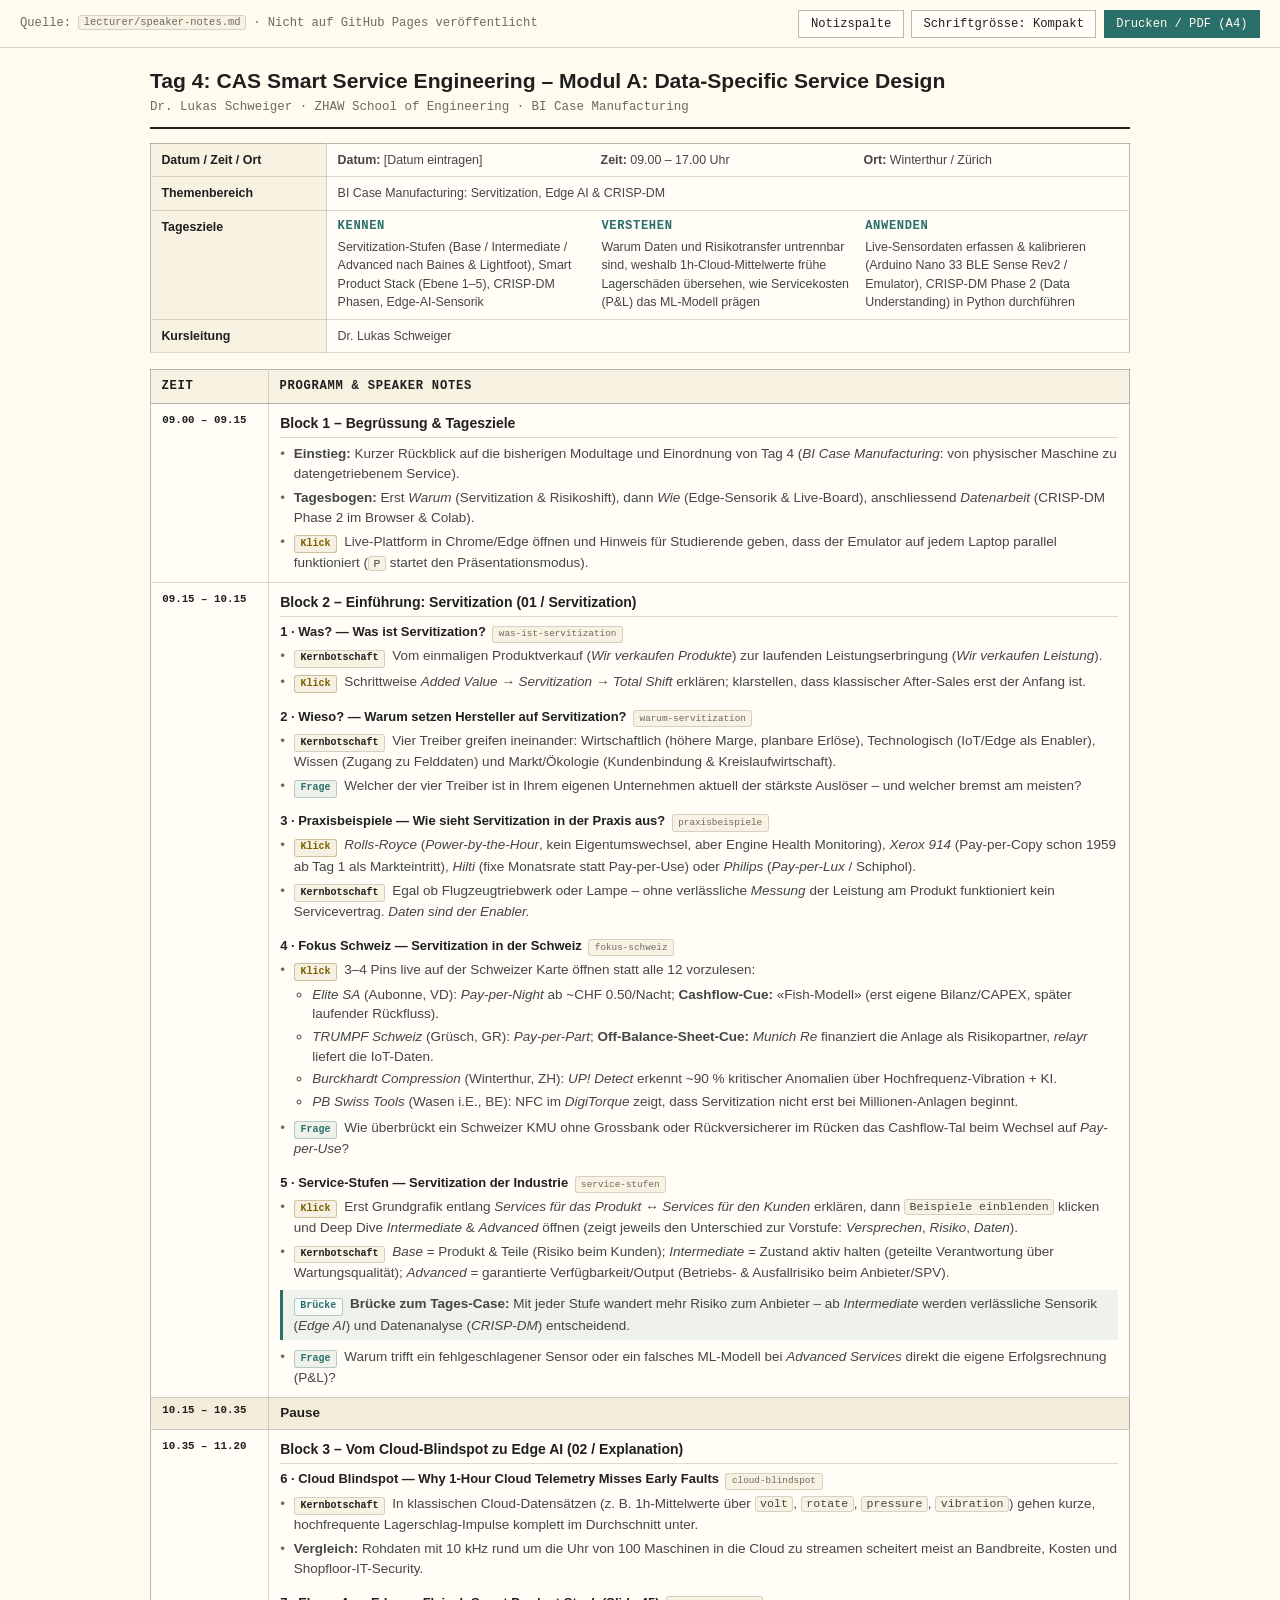
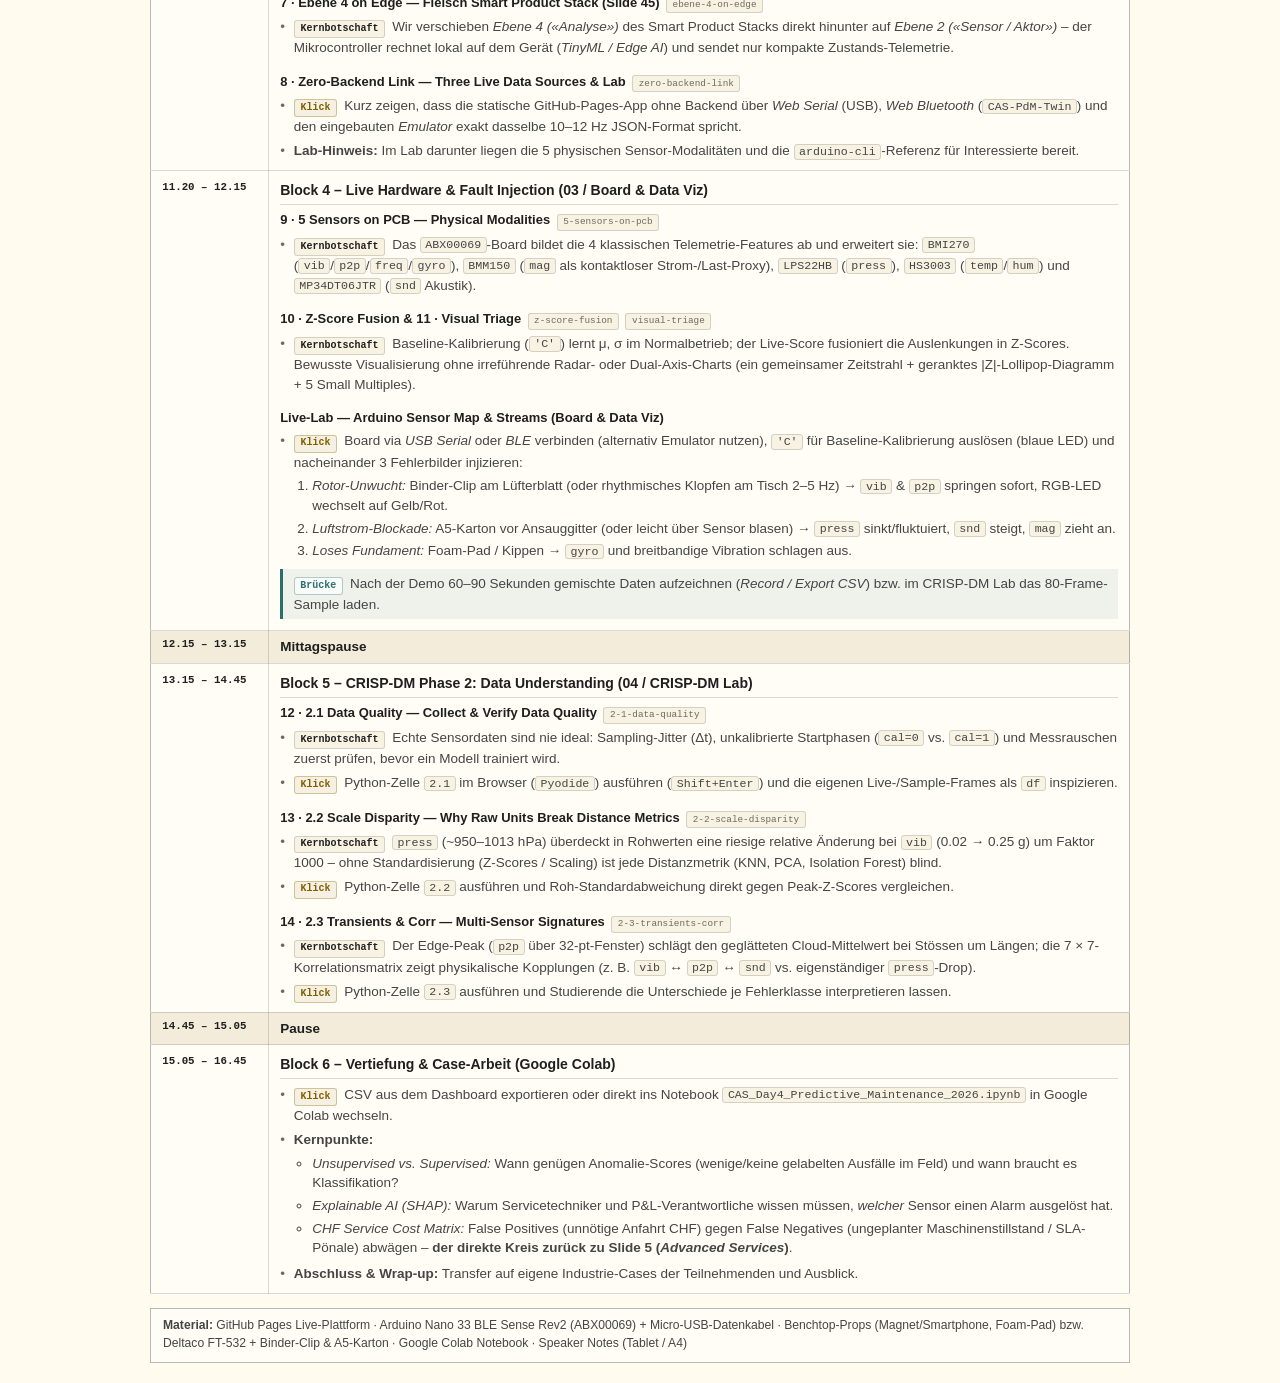
==== lecturer/speaker-notes.html @ 55b12fe5 "feat(web): simplify Slide 5 deep dives and add printable lecturer speaker notes" ====
<!DOCTYPE html>
<html lang="de">
<head>
  <meta charset="UTF-8" />
  <meta name="viewport" content="width=device-width, initial-scale=1.0" />
  <title>Tag 4: CAS Smart Service Engineering – Modul A: Data-Specific Service Design — Speaker Notes</title>
  <style>
    :root {
      --bg: #fffbee;
      --bg-card: #fffdf6;
      --bg-subtle: #f7f2e2;
      --bg-break: #f3ecda;
      --border: rgba(89, 89, 89, 0.22);
      --border-strong: rgba(89, 89, 89, 0.42);
      --text: #454545;
      --text-strong: #1f1f1f;
      --text-muted: #6e6a5e;
      --accent: #2b6f6b;
      --accent-soft: rgba(43, 111, 107, 0.08);
      --bronze: #7f6000;
      --font-sans: "Plus Jakarta Sans", -apple-system, BlinkMacSystemFont, "Segoe UI", Roboto, sans-serif;
      --font-mono: "JetBrains Mono", ui-monospace, SFMono-Regular, Menlo, Consolas, monospace;
      --body-size: 13.5px;
    }

    body.is-tablet-size {
      --body-size: 15.5px;
    }

    * {
      box-sizing: border-box;
      margin: 0;
      padding: 0;
    }

    body {
      background: var(--bg);
      color: var(--text);
      font-family: var(--font-sans);
      font-size: var(--body-size);
      line-height: 1.48;
      -webkit-font-smoothing: antialiased;
    }

    .toolbar {
      position: sticky;
      top: 0;
      z-index: 20;
      background: rgba(255, 251, 238, 0.94);
      backdrop-filter: blur(6px);
      border-bottom: 1px solid var(--border);
      padding: 0.6rem 1.25rem;
      display: flex;
      align-items: center;
      justify-content: space-between;
      flex-wrap: wrap;
      gap: 0.5rem 1rem;
    }

    .toolbar-meta {
      font-family: var(--font-mono);
      font-size: 0.76rem;
      color: var(--text-muted);
    }

    .toolbar-actions {
      display: flex;
      align-items: center;
      flex-wrap: wrap;
      gap: 0.45rem;
    }

    .tool-btn {
      appearance: none;
      background: var(--bg-card);
      border: 1px solid var(--border-strong);
      color: var(--text-strong);
      font-family: var(--font-mono);
      font-size: 0.76rem;
      padding: 0.38rem 0.72rem;
      cursor: pointer;
      transition: background-color 0.15s ease, border-color 0.15s ease, color 0.15s ease;
    }

    .tool-btn:hover {
      border-color: var(--text-strong);
      background: var(--bg-subtle);
    }

    .tool-btn.is-primary,
    .tool-btn[aria-pressed="true"] {
      background: var(--accent);
      border-color: var(--accent);
      color: #fffbee;
    }

    .sheet {
      max-width: 1020px;
      margin: 1.25rem auto 2.5rem;
      padding: 0 1.25rem;
    }

    .sheet-head {
      border-bottom: 2px solid var(--text-strong);
      padding-bottom: 0.65rem;
      margin-bottom: 0.85rem;
    }

    .sheet-head h1 {
      font-size: 1.32rem;
      font-weight: 700;
      color: var(--text-strong);
      line-height: 1.25;
    }

    .sheet-sub {
      margin-top: 0.22rem;
      font-family: var(--font-mono);
      font-size: 0.78rem;
      color: var(--text-muted);
    }

    .meta-table,
    .run-table {
      width: 100%;
      border-collapse: collapse;
      background: var(--bg-card);
      border: 1px solid var(--border-strong);
    }

    .meta-table {
      margin-bottom: 1rem;
      break-inside: avoid;
    }

    .meta-table th,
    .meta-table td {
      text-align: left;
      vertical-align: top;
      padding: 0.44rem 0.65rem;
      border-bottom: 1px solid var(--border);
      font-size: 0.92em;
    }

    .meta-table th {
      width: 18%;
      min-width: 130px;
      background: var(--bg-subtle);
      color: var(--text-strong);
      font-weight: 600;
      border-right: 1px solid var(--border);
    }

    .meta-split {
      display: grid;
      grid-template-columns: repeat(3, minmax(0, 1fr));
      gap: 0.5rem;
    }

    .goals-grid {
      display: grid;
      grid-template-columns: repeat(3, minmax(0, 1fr));
      gap: 0.65rem;
    }

    .goal-col strong {
      display: block;
      font-family: var(--font-mono);
      font-size: 0.76rem;
      text-transform: uppercase;
      letter-spacing: 0.05em;
      color: var(--accent);
      margin-bottom: 0.15rem;
    }

    .run-table thead th {
      background: var(--bg-subtle);
      color: var(--text-strong);
      font-family: var(--font-mono);
      font-size: 0.76rem;
      text-transform: uppercase;
      letter-spacing: 0.06em;
      text-align: left;
      padding: 0.48rem 0.65rem;
      border-bottom: 1px solid var(--border-strong);
    }

    .run-table td {
      vertical-align: top;
      padding: 0.55rem 0.7rem;
      border-bottom: 1px solid var(--border);
    }

    .col-time {
      width: 118px;
      white-space: nowrap;
      font-family: var(--font-mono);
      font-size: 0.8em;
      font-weight: 600;
      color: var(--text-strong);
      border-right: 1px solid var(--border);
    }

    .col-notes {
      display: none;
      width: 24%;
      border-left: 1px dashed var(--border-strong);
      background: repeating-linear-gradient(
        to bottom,
        transparent,
        transparent 23px,
        rgba(89, 89, 89, 0.14) 24px
      );
    }

    body.show-notes-col .col-notes {
      display: table-cell;
    }

    .row-break td {
      background: var(--bg-break);
      color: var(--text-strong);
      padding-top: 0.36rem;
      padding-bottom: 0.36rem;
    }

    .row-break .col-notes {
      background: var(--bg-break);
    }

    .col-program h3 {
      font-size: 1.04em;
      font-weight: 700;
      color: var(--text-strong);
      margin-bottom: 0.35rem;
      padding-bottom: 0.2rem;
      border-bottom: 1px solid var(--border);
    }

    .slide-group {
      margin-top: 0.5rem;
      padding-top: 0.35rem;
      break-inside: avoid;
    }

    .slide-group:first-of-type {
      margin-top: 0.2rem;
      padding-top: 0;
    }

    .slide-group h4 {
      font-size: 0.96em;
      font-weight: 600;
      color: var(--text-strong);
      margin-bottom: 0.24rem;
      display: flex;
      align-items: baseline;
      flex-wrap: wrap;
      gap: 0.4rem;
    }

    .slide-slug {
      font-family: var(--font-mono);
      font-size: 0.72em;
      font-weight: 500;
      color: var(--text-muted);
      background: var(--bg-subtle);
      border: 1px solid var(--border);
      padding: 0.04rem 0.35rem;
      border-radius: 3px;
    }

    .cue-list {
      list-style: none;
      display: flex;
      flex-direction: column;
      gap: 0.26rem;
    }

    .cue-list > li {
      position: relative;
      padding-left: 0.85rem;
    }

    .cue-list > li::before {
      content: "•";
      position: absolute;
      left: 0;
      color: var(--text-muted);
    }

    .cue-tag {
      display: inline-block;
      font-family: var(--font-mono);
      font-size: 0.74em;
      font-weight: 600;
      padding: 0.03rem 0.36rem;
      border-radius: 3px;
      margin-right: 0.2rem;
      vertical-align: baseline;
      background: var(--bg-subtle);
      border: 1px solid var(--border);
      color: var(--text-strong);
    }

    .cue-klick .cue-tag {
      color: var(--bronze);
      border-color: rgba(127, 96, 0, 0.32);
      background: rgba(127, 96, 0, 0.08);
    }

    .cue-kern .cue-tag {
      color: var(--text-strong);
    }

    .cue-bruecke {
      background: var(--accent-soft);
      border-left: 3px solid var(--accent);
      padding: 0.28rem 0.55rem 0.28rem 0.65rem !important;
      margin: 0.15rem 0;
    }

    .cue-bruecke::before {
      display: none;
    }

    .cue-bruecke .cue-tag {
      color: var(--accent);
      border-color: rgba(43, 111, 107, 0.35);
      background: rgba(255, 255, 255, 0.65);
    }

    .cue-frage .cue-tag {
      color: var(--accent);
      border-color: rgba(43, 111, 107, 0.3);
      background: var(--accent-soft);
    }

    .sub-list {
      margin: 0.22rem 0 0.1rem 1.15rem;
      display: flex;
      flex-direction: column;
      gap: 0.16rem;
    }

    code {
      font-family: var(--font-mono);
      font-size: 0.86em;
      background: var(--bg-subtle);
      border: 1px solid var(--border);
      padding: 0.02rem 0.28rem;
      border-radius: 3px;
    }

    .material-strip {
      margin-top: 0.85rem;
      padding: 0.55rem 0.75rem;
      background: var(--bg-card);
      border: 1px solid var(--border-strong);
      font-size: 0.9em;
      break-inside: avoid;
    }

    @media (max-width: 720px) {
      .meta-split,
      .goals-grid {
        grid-template-columns: 1fr;
      }
      .col-time {
        width: 92px;
        white-space: normal;
      }
      body.show-notes-col .col-notes {
        width: 28%;
      }
    }

    @page {
      size: A4 portrait;
      margin: 13mm 13mm 14mm;
    }

    @media print {
      :root {
        --bg: #ffffff;
        --bg-card: #ffffff;
        --bg-subtle: #f5f5f5;
        --bg-break: #efefef;
        --border: #d2d2d2;
        --border-strong: #9a9a9a;
        --text: #1f1f1f;
        --text-strong: #000000;
        --text-muted: #4a4a4a;
        --accent: #1f5c58;
        --accent-soft: #f3f7f6;
        --body-size: 10.5pt;
      }

      .no-print {
        display: none !important;
      }

      body {
        background: #ffffff;
        color: #1f1f1f;
      }

      .sheet {
        max-width: none;
        margin: 0;
        padding: 0;
      }

      .run-table thead {
        display: table-header-group;
      }

      .row-break,
      .slide-group,
      .meta-table,
      .material-strip {
        break-inside: avoid;
        page-break-inside: avoid;
      }

      .col-program h3 {
        break-after: avoid;
        page-break-after: avoid;
      }

      .cue-bruecke {
        background: #f3f7f6;
      }
    }
  </style>
</head>
<body>
  <div class="toolbar no-print">
    <span class="toolbar-meta">Quelle: <code>lecturer/speaker-notes.md</code> · Nicht auf GitHub Pages veröffentlicht</span>
    <div class="toolbar-actions">
      <button type="button" id="btnToggleNotes" class="tool-btn" aria-pressed="false">Notizspalte</button>
      <button type="button" id="btnToggleSize" class="tool-btn" aria-pressed="false">Schriftgrösse: Kompakt</button>
      <button type="button" id="btnPrint" class="tool-btn is-primary">Drucken / PDF (A4)</button>
    </div>
  </div>

  <main class="sheet">
    <header class="sheet-head">
      <h1>Tag 4: CAS Smart Service Engineering – Modul A: Data-Specific Service Design</h1>
      <p class="sheet-sub">Dr. Lukas Schweiger · ZHAW School of Engineering · BI Case Manufacturing</p>
    </header>

    <table class="meta-table" aria-label="Kursmetadaten und Tagesziele">
      <tbody>
        <tr>
          <th scope="row">Datum / Zeit / Ort</th>
          <td>
            <div class="meta-split">
              <span><strong>Datum:</strong> [Datum eintragen]</span>
              <span><strong>Zeit:</strong> 09.00 – 17.00 Uhr</span>
              <span><strong>Ort:</strong> Winterthur / Zürich</span>
            </div>
          </td>
        </tr>
        <tr>
          <th scope="row">Themenbereich</th>
          <td>BI Case Manufacturing: Servitization, Edge AI &amp; CRISP-DM</td>
        </tr>
        <tr>
          <th scope="row">Tagesziele</th>
          <td>
            <div class="goals-grid">
              <div class="goal-col"><strong>Kennen</strong>Servitization-Stufen (Base / Intermediate / Advanced nach Baines &amp; Lightfoot), Smart Product Stack (Ebene 1–5), CRISP-DM Phasen, Edge-AI-Sensorik</div>
              <div class="goal-col"><strong>Verstehen</strong>Warum Daten und Risikotransfer untrennbar sind, weshalb 1h-Cloud-Mittelwerte frühe Lagerschäden übersehen, wie Servicekosten (P&amp;L) das ML-Modell prägen</div>
              <div class="goal-col"><strong>Anwenden</strong>Live-Sensordaten erfassen &amp; kalibrieren (Arduino Nano 33 BLE Sense Rev2 / Emulator), CRISP-DM Phase 2 (Data Understanding) in Python durchführen</div>
            </div>
          </td>
        </tr>
        <tr>
          <th scope="row">Kursleitung</th>
          <td>Dr. Lukas Schweiger</td>
        </tr>
      </tbody>
    </table>

    <table class="run-table" aria-label="Programm und Speaker Notes">
      <thead>
        <tr>
          <th scope="col" class="col-time">Zeit</th>
          <th scope="col" class="col-program">Programm &amp; Speaker Notes</th>
          <th scope="col" class="col-notes">Eigene Notizen</th>
        </tr>
      </thead>
      <tbody>
        <tr class="row-block"><td class="col-time">09.00 – 09.15</td><td class="col-program"><h3>Block 1 – Begrüssung &amp; Tagesziele</h3><ul class="cue-list"><li><strong>Einstieg:</strong> Kurzer Rückblick auf die bisherigen Modultage und Einordnung von Tag 4 (<em>BI Case Manufacturing</em>: von physischer Maschine zu datengetriebenem Service).</li><li><strong>Tagesbogen:</strong> Erst <em>Warum</em> (Servitization &amp; Risikoshift), dann <em>Wie</em> (Edge-Sensorik &amp; Live-Board), anschliessend <em>Datenarbeit</em> (CRISP-DM Phase 2 im Browser &amp; Colab).</li><li class="cue-item cue-klick"><span class="cue-tag">Klick</span> Live-Plattform in Chrome/Edge öffnen und Hinweis für Studierende geben, dass der Emulator auf jedem Laptop parallel funktioniert (<code>P</code> startet den Präsentationsmodus).</li></ul></td><td class="col-notes"><div class="notes-lines" aria-hidden="true"></div></td></tr><tr class="row-block"><td class="col-time">09.15 – 10.15</td><td class="col-program"><h3>Block 2 – Einführung: Servitization (01 / Servitization)</h3><section class="slide-group"><h4>1 · Was? — Was ist Servitization? <span class="slide-slug">was-ist-servitization</span></h4><ul class="cue-list"><li class="cue-item cue-kern"><span class="cue-tag">Kernbotschaft</span> Vom einmaligen Produktverkauf (<em>Wir verkaufen Produkte</em>) zur laufenden Leistungserbringung (<em>Wir verkaufen Leistung</em>).</li><li class="cue-item cue-klick"><span class="cue-tag">Klick</span> Schrittweise <em>Added Value → Servitization → Total Shift</em> erklären; klarstellen, dass klassischer After-Sales erst der Anfang ist.</li></ul></section><section class="slide-group"><h4>2 · Wieso? — Warum setzen Hersteller auf Servitization? <span class="slide-slug">warum-servitization</span></h4><ul class="cue-list"><li class="cue-item cue-kern"><span class="cue-tag">Kernbotschaft</span> Vier Treiber greifen ineinander: Wirtschaftlich (höhere Marge, planbare Erlöse), Technologisch (IoT/Edge als Enabler), Wissen (Zugang zu Felddaten) und Markt/Ökologie (Kundenbindung &amp; Kreislaufwirtschaft).</li><li class="cue-item cue-frage"><span class="cue-tag">Frage</span> Welcher der vier Treiber ist in Ihrem eigenen Unternehmen aktuell der stärkste Auslöser – und welcher bremst am meisten?</li></ul></section><section class="slide-group"><h4>3 · Praxisbeispiele — Wie sieht Servitization in der Praxis aus? <span class="slide-slug">praxisbeispiele</span></h4><ul class="cue-list"><li class="cue-item cue-klick"><span class="cue-tag">Klick</span> <em>Rolls-Royce</em> (<em>Power-by-the-Hour</em>, kein Eigentumswechsel, aber Engine Health Monitoring), <em>Xerox 914</em> (Pay-per-Copy schon 1959 ab Tag 1 als Markteintritt), <em>Hilti</em> (fixe Monatsrate statt Pay-per-Use) oder <em>Philips</em> (<em>Pay-per-Lux</em> / Schiphol).</li><li class="cue-item cue-kern"><span class="cue-tag">Kernbotschaft</span> Egal ob Flugzeugtriebwerk oder Lampe – ohne verlässliche <em>Messung</em> der Leistung am Produkt funktioniert kein Servicevertrag. <em>Daten sind der Enabler.</em></li></ul></section><section class="slide-group"><h4>4 · Fokus Schweiz — Servitization in der Schweiz <span class="slide-slug">fokus-schweiz</span></h4><ul class="cue-list"><li class="cue-item cue-klick"><span class="cue-tag">Klick</span> 3–4 Pins live auf der Schweizer Karte öffnen statt alle 12 vorzulesen:<ul class="sub-list"><li><em>Elite SA</em> (Aubonne, VD): <em>Pay-per-Night</em> ab ~CHF 0.50/Nacht; <strong>Cashflow-Cue:</strong> «Fish-Modell» (erst eigene Bilanz/CAPEX, später laufender Rückfluss).</li><li><em>TRUMPF Schweiz</em> (Grüsch, GR): <em>Pay-per-Part</em>; <strong>Off-Balance-Sheet-Cue:</strong> <em>Munich Re</em> finanziert die Anlage als Risikopartner, <em>relayr</em> liefert die IoT-Daten.</li><li><em>Burckhardt Compression</em> (Winterthur, ZH): <em>UP! Detect</em> erkennt ~90 % kritischer Anomalien über Hochfrequenz-Vibration + KI.</li><li><em>PB Swiss Tools</em> (Wasen i.E., BE): NFC im <em>DigiTorque</em> zeigt, dass Servitization nicht erst bei Millionen-Anlagen beginnt.</li></ul></li><li class="cue-item cue-frage"><span class="cue-tag">Frage</span> Wie überbrückt ein Schweizer KMU ohne Grossbank oder Rückversicherer im Rücken das Cashflow-Tal beim Wechsel auf <em>Pay-per-Use</em>?</li></ul></section><section class="slide-group"><h4>5 · Service-Stufen — Servitization der Industrie <span class="slide-slug">service-stufen</span></h4><ul class="cue-list"><li class="cue-item cue-klick"><span class="cue-tag">Klick</span> Erst Grundgrafik entlang <em>Services für das Produkt ↔ Services für den Kunden</em> erklären, dann <code>Beispiele einblenden</code> klicken und Deep Dive <em>Intermediate</em> &amp; <em>Advanced</em> öffnen (zeigt jeweils den Unterschied zur Vorstufe: <em>Versprechen</em>, <em>Risiko</em>, <em>Daten</em>).</li><li class="cue-item cue-kern"><span class="cue-tag">Kernbotschaft</span> <em>Base</em> = Produkt &amp; Teile (Risiko beim Kunden); <em>Intermediate</em> = Zustand aktiv halten (geteilte Verantwortung über Wartungsqualität); <em>Advanced</em> = garantierte Verfügbarkeit/Output (Betriebs- &amp; Ausfallrisiko beim Anbieter/SPV).</li><li class="cue-item cue-bruecke"><span class="cue-tag">Brücke</span> <strong>Brücke zum Tages-Case:</strong> Mit jeder Stufe wandert mehr Risiko zum Anbieter – ab <em>Intermediate</em> werden verlässliche Sensorik (<em>Edge AI</em>) und Datenanalyse (<em>CRISP-DM</em>) entscheidend.</li><li class="cue-item cue-frage"><span class="cue-tag">Frage</span> Warum trifft ein fehlgeschlagener Sensor oder ein falsches ML-Modell bei <em>Advanced Services</em> direkt die eigene Erfolgsrechnung (P&amp;L)?</li></ul></section></td><td class="col-notes"><div class="notes-lines" aria-hidden="true"></div></td></tr><tr class="row-break"><td class="col-time">10.15 – 10.35</td><td class="col-program"><strong>Pause</strong></td><td class="col-notes" aria-hidden="true"></td></tr><tr class="row-block"><td class="col-time">10.35 – 11.20</td><td class="col-program"><h3>Block 3 – Vom Cloud-Blindspot zu Edge AI (02 / Explanation)</h3><section class="slide-group"><h4>6 · Cloud Blindspot — Why 1-Hour Cloud Telemetry Misses Early Faults <span class="slide-slug">cloud-blindspot</span></h4><ul class="cue-list"><li class="cue-item cue-kern"><span class="cue-tag">Kernbotschaft</span> In klassischen Cloud-Datensätzen (z. B. 1h-Mittelwerte über <code>volt</code>, <code>rotate</code>, <code>pressure</code>, <code>vibration</code>) gehen kurze, hochfrequente Lagerschlag-Impulse komplett im Durchschnitt unter.</li><li><strong>Vergleich:</strong> Rohdaten mit 10 kHz rund um die Uhr von 100 Maschinen in die Cloud zu streamen scheitert meist an Bandbreite, Kosten und Shopfloor-IT-Security.</li></ul></section><section class="slide-group"><h4>7 · Ebene 4 on Edge — Fleisch Smart Product Stack (Slide 45) <span class="slide-slug">ebene-4-on-edge</span></h4><ul class="cue-list"><li class="cue-item cue-kern"><span class="cue-tag">Kernbotschaft</span> Wir verschieben <em>Ebene 4 («Analyse»)</em> des Smart Product Stacks direkt hinunter auf <em>Ebene 2 («Sensor / Aktor»)</em> – der Mikrocontroller rechnet lokal auf dem Gerät (<em>TinyML / Edge AI</em>) und sendet nur kompakte Zustands-Telemetrie.</li></ul></section><section class="slide-group"><h4>8 · Zero-Backend Link — Three Live Data Sources &amp; Lab <span class="slide-slug">zero-backend-link</span></h4><ul class="cue-list"><li class="cue-item cue-klick"><span class="cue-tag">Klick</span> Kurz zeigen, dass die statische GitHub-Pages-App ohne Backend über <em>Web Serial</em> (USB), <em>Web Bluetooth</em> (<code>CAS-PdM-Twin</code>) und den eingebauten <em>Emulator</em> exakt dasselbe 10–12 Hz JSON-Format spricht.</li><li><strong>Lab-Hinweis:</strong> Im Lab darunter liegen die 5 physischen Sensor-Modalitäten und die <code>arduino-cli</code>-Referenz für Interessierte bereit.</li></ul></section></td><td class="col-notes"><div class="notes-lines" aria-hidden="true"></div></td></tr><tr class="row-block"><td class="col-time">11.20 – 12.15</td><td class="col-program"><h3>Block 4 – Live Hardware &amp; Fault Injection (03 / Board &amp; Data Viz)</h3><section class="slide-group"><h4>9 · 5 Sensors on PCB — Physical Modalities <span class="slide-slug">5-sensors-on-pcb</span></h4><ul class="cue-list"><li class="cue-item cue-kern"><span class="cue-tag">Kernbotschaft</span> Das <code>ABX00069</code>-Board bildet die 4 klassischen Telemetrie-Features ab und erweitert sie: <code>BMI270</code> (<code>vib</code>/<code>p2p</code>/<code>freq</code>/<code>gyro</code>), <code>BMM150</code> (<code>mag</code> als kontaktloser Strom-/Last-Proxy), <code>LPS22HB</code> (<code>press</code>), <code>HS3003</code> (<code>temp</code>/<code>hum</code>) und <code>MP34DT06JTR</code> (<code>snd</code> Akustik).</li></ul></section><section class="slide-group"><h4>10 · Z-Score Fusion &amp; 11 · Visual Triage <span class="slide-slug">z-score-fusion</span> <span class="slide-slug">visual-triage</span></h4><ul class="cue-list"><li class="cue-item cue-kern"><span class="cue-tag">Kernbotschaft</span> Baseline-Kalibrierung (<code>&#x27;C&#x27;</code>) lernt μ, σ im Normalbetrieb; der Live-Score fusioniert die Auslenkungen in Z-Scores. Bewusste Visualisierung ohne irreführende Radar- oder Dual-Axis-Charts (ein gemeinsamer Zeitstrahl + geranktes |Z|-Lollipop-Diagramm + 5 Small Multiples).</li></ul></section><section class="slide-group"><h4>Live-Lab — Arduino Sensor Map &amp; Streams (Board &amp; Data Viz)</h4><ul class="cue-list"><li class="cue-item cue-klick"><span class="cue-tag">Klick</span> Board via <em>USB Serial</em> oder <em>BLE</em> verbinden (alternativ Emulator nutzen), <code>&#x27;C&#x27;</code> für Baseline-Kalibrierung auslösen (blaue LED) und nacheinander 3 Fehlerbilder injizieren:<ol class="sub-list"><li><em>Rotor-Unwucht:</em> Binder-Clip am Lüfterblatt (oder rhythmisches Klopfen am Tisch 2–5 Hz) → <code>vib</code> &amp; <code>p2p</code> springen sofort, RGB-LED wechselt auf Gelb/Rot.</li><li><em>Luftstrom-Blockade:</em> A5-Karton vor Ansauggitter (oder leicht über Sensor blasen) → <code>press</code> sinkt/fluktuiert, <code>snd</code> steigt, <code>mag</code> zieht an.</li><li><em>Loses Fundament:</em> Foam-Pad / Kippen → <code>gyro</code> und breitbandige Vibration schlagen aus.</li></ol></li><li class="cue-item cue-bruecke"><span class="cue-tag">Brücke</span> Nach der Demo 60–90 Sekunden gemischte Daten aufzeichnen (<em>Record / Export CSV</em>) bzw. im CRISP-DM Lab das 80-Frame-Sample laden.</li></ul></section></td><td class="col-notes"><div class="notes-lines" aria-hidden="true"></div></td></tr><tr class="row-break"><td class="col-time">12.15 – 13.15</td><td class="col-program"><strong>Mittagspause</strong></td><td class="col-notes" aria-hidden="true"></td></tr><tr class="row-block"><td class="col-time">13.15 – 14.45</td><td class="col-program"><h3>Block 5 – CRISP-DM Phase 2: Data Understanding (04 / CRISP-DM Lab)</h3><section class="slide-group"><h4>12 · 2.1 Data Quality — Collect &amp; Verify Data Quality <span class="slide-slug">2-1-data-quality</span></h4><ul class="cue-list"><li class="cue-item cue-kern"><span class="cue-tag">Kernbotschaft</span> Echte Sensordaten sind nie ideal: Sampling-Jitter (Δt), unkalibrierte Startphasen (<code>cal=0</code> vs. <code>cal=1</code>) und Messrauschen zuerst prüfen, bevor ein Modell trainiert wird.</li><li class="cue-item cue-klick"><span class="cue-tag">Klick</span> Python-Zelle <code>2.1</code> im Browser (<code>Pyodide</code>) ausführen (<code>Shift+Enter</code>) und die eigenen Live-/Sample-Frames als <code>df</code> inspizieren.</li></ul></section><section class="slide-group"><h4>13 · 2.2 Scale Disparity — Why Raw Units Break Distance Metrics <span class="slide-slug">2-2-scale-disparity</span></h4><ul class="cue-list"><li class="cue-item cue-kern"><span class="cue-tag">Kernbotschaft</span> <code>press</code> (~950–1013 hPa) überdeckt in Rohwerten eine riesige relative Änderung bei <code>vib</code> (0.02 → 0.25 g) um Faktor 1000 – ohne Standardisierung (Z-Scores / Scaling) ist jede Distanzmetrik (KNN, PCA, Isolation Forest) blind.</li><li class="cue-item cue-klick"><span class="cue-tag">Klick</span> Python-Zelle <code>2.2</code> ausführen und Roh-Standardabweichung direkt gegen Peak-Z-Scores vergleichen.</li></ul></section><section class="slide-group"><h4>14 · 2.3 Transients &amp; Corr — Multi-Sensor Signatures <span class="slide-slug">2-3-transients-corr</span></h4><ul class="cue-list"><li class="cue-item cue-kern"><span class="cue-tag">Kernbotschaft</span> Der Edge-Peak (<code>p2p</code> über 32-pt-Fenster) schlägt den geglätteten Cloud-Mittelwert bei Stössen um Längen; die 7 × 7-Korrelationsmatrix zeigt physikalische Kopplungen (z. B. <code>vib</code> ↔ <code>p2p</code> ↔ <code>snd</code> vs. eigenständiger <code>press</code>-Drop).</li><li class="cue-item cue-klick"><span class="cue-tag">Klick</span> Python-Zelle <code>2.3</code> ausführen und Studierende die Unterschiede je Fehlerklasse interpretieren lassen.</li></ul></section></td><td class="col-notes"><div class="notes-lines" aria-hidden="true"></div></td></tr><tr class="row-break"><td class="col-time">14.45 – 15.05</td><td class="col-program"><strong>Pause</strong></td><td class="col-notes" aria-hidden="true"></td></tr><tr class="row-block"><td class="col-time">15.05 – 16.45</td><td class="col-program"><h3>Block 6 – Vertiefung &amp; Case-Arbeit (Google Colab)</h3><ul class="cue-list"><li class="cue-item cue-klick"><span class="cue-tag">Klick</span> CSV aus dem Dashboard exportieren oder direkt ins Notebook <code>CAS_Day4_Predictive_Maintenance_2026.ipynb</code> in Google Colab wechseln.</li><li><strong>Kernpunkte:</strong> <ul class="sub-list"><li><em>Unsupervised vs. Supervised:</em> Wann genügen Anomalie-Scores (wenige/keine gelabelten Ausfälle im Feld) und wann braucht es Klassifikation?</li><li><em>Explainable AI (SHAP):</em> Warum Servicetechniker und P&amp;L-Verantwortliche wissen müssen, <em>welcher</em> Sensor einen Alarm ausgelöst hat.</li><li><em>CHF Service Cost Matrix:</em> False Positives (unnötige Anfahrt CHF) gegen False Negatives (ungeplanter Maschinenstillstand / SLA-Pönale) abwägen – <strong>der direkte Kreis zurück zu Slide 5 (<em>Advanced Services</em>)</strong>.</li></ul></li><li><strong>Abschluss &amp; Wrap-up:</strong> Transfer auf eigene Industrie-Cases der Teilnehmenden und Ausblick.</li></ul></td><td class="col-notes"><div class="notes-lines" aria-hidden="true"></div></td></tr>
      </tbody>
    </table>

    <footer class="material-strip"><strong>Material:</strong> GitHub Pages Live-Plattform · Arduino Nano 33 BLE Sense Rev2 (ABX00069) + Micro-USB-Datenkabel · Benchtop-Props (Magnet/Smartphone, Foam-Pad) bzw. Deltaco FT-532 + Binder-Clip &amp; A5-Karton · Google Colab Notebook · Speaker Notes (Tablet / A4)</footer>
  </main>

  <script>
    (() => {
      const notesBtn = document.getElementById('btnToggleNotes');
      const sizeBtn = document.getElementById('btnToggleSize');
      const printBtn = document.getElementById('btnPrint');

      if (notesBtn) {
        notesBtn.addEventListener('click', () => {
          const active = document.body.classList.toggle('show-notes-col');
          notesBtn.setAttribute('aria-pressed', String(active));
        });
      }

      if (sizeBtn) {
        sizeBtn.addEventListener('click', () => {
          const tablet = document.body.classList.toggle('is-tablet-size');
          sizeBtn.setAttribute('aria-pressed', String(tablet));
          sizeBtn.textContent = tablet ? 'Schriftgrösse: Tablet' : 'Schriftgrösse: Kompakt';
        });
      }

      if (printBtn) {
        printBtn.addEventListener('click', () => window.print());
      }
    })();
  </script>
</body>
</html>
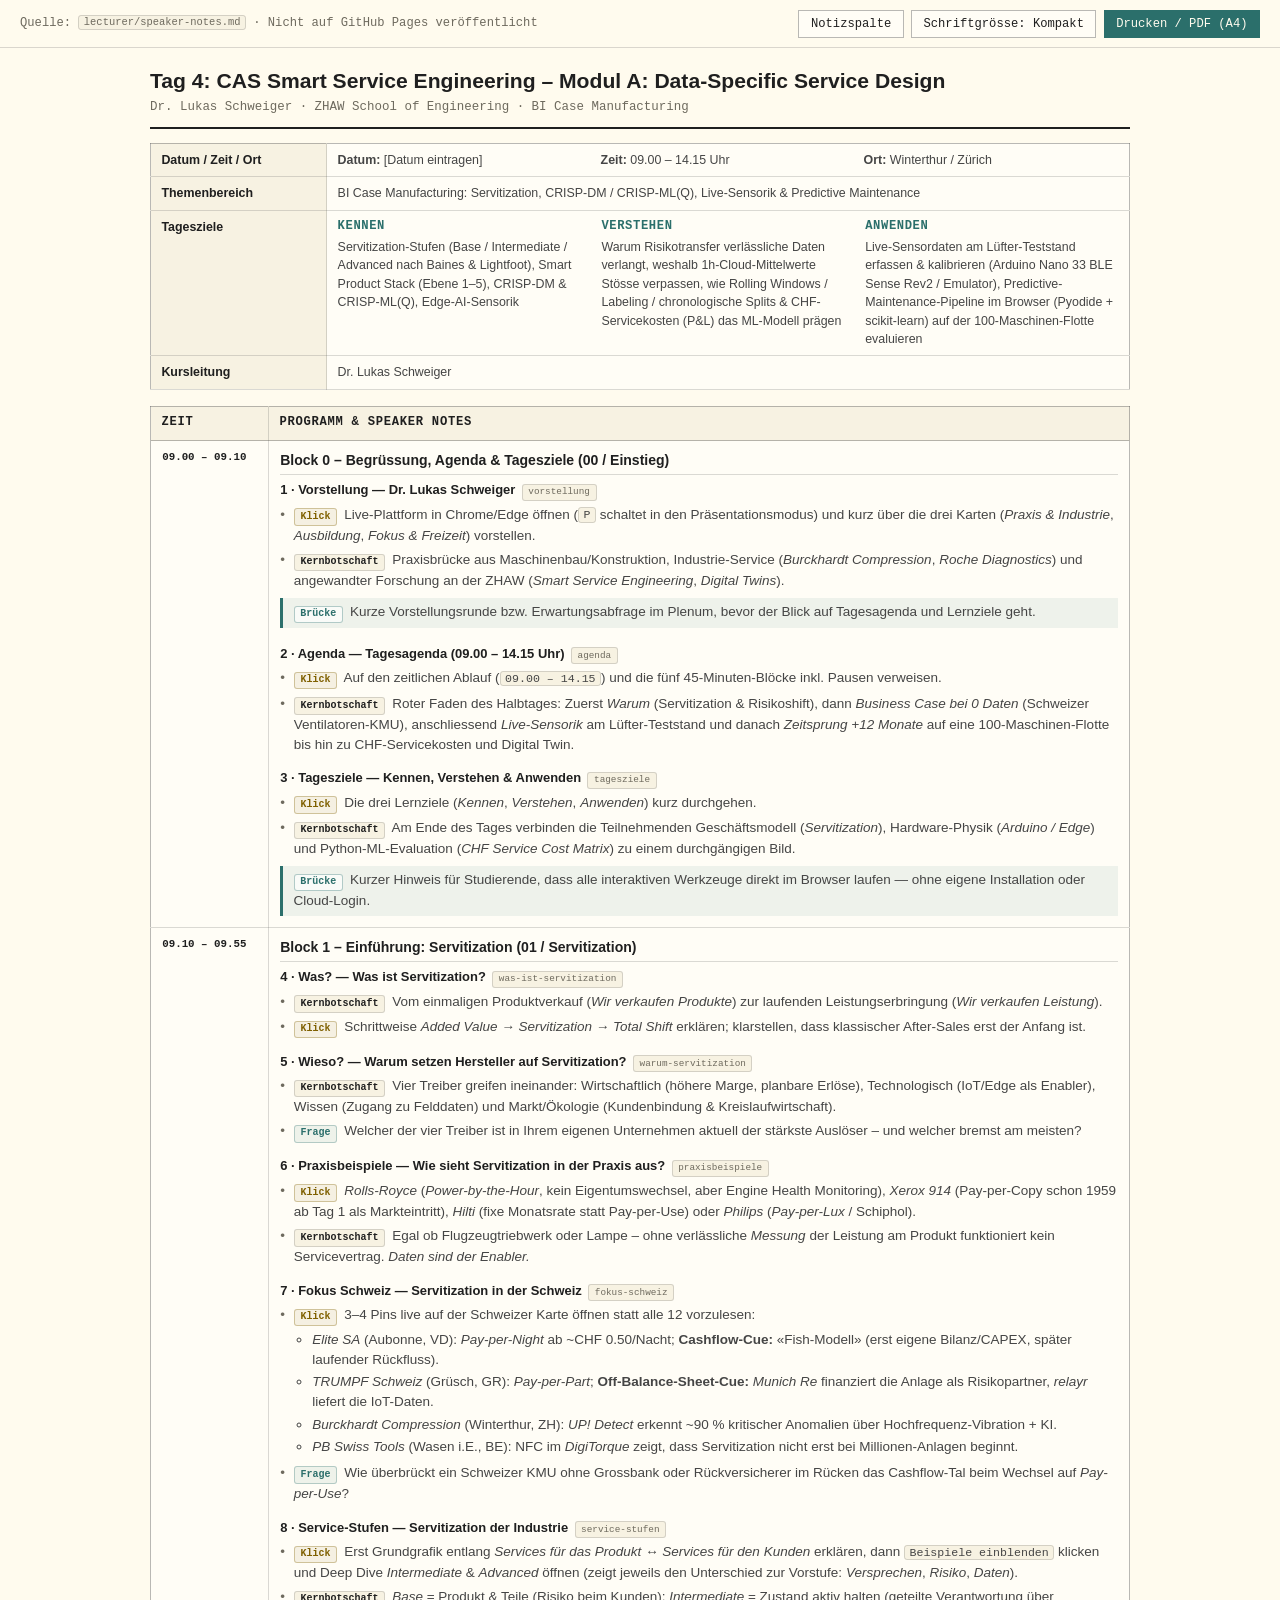
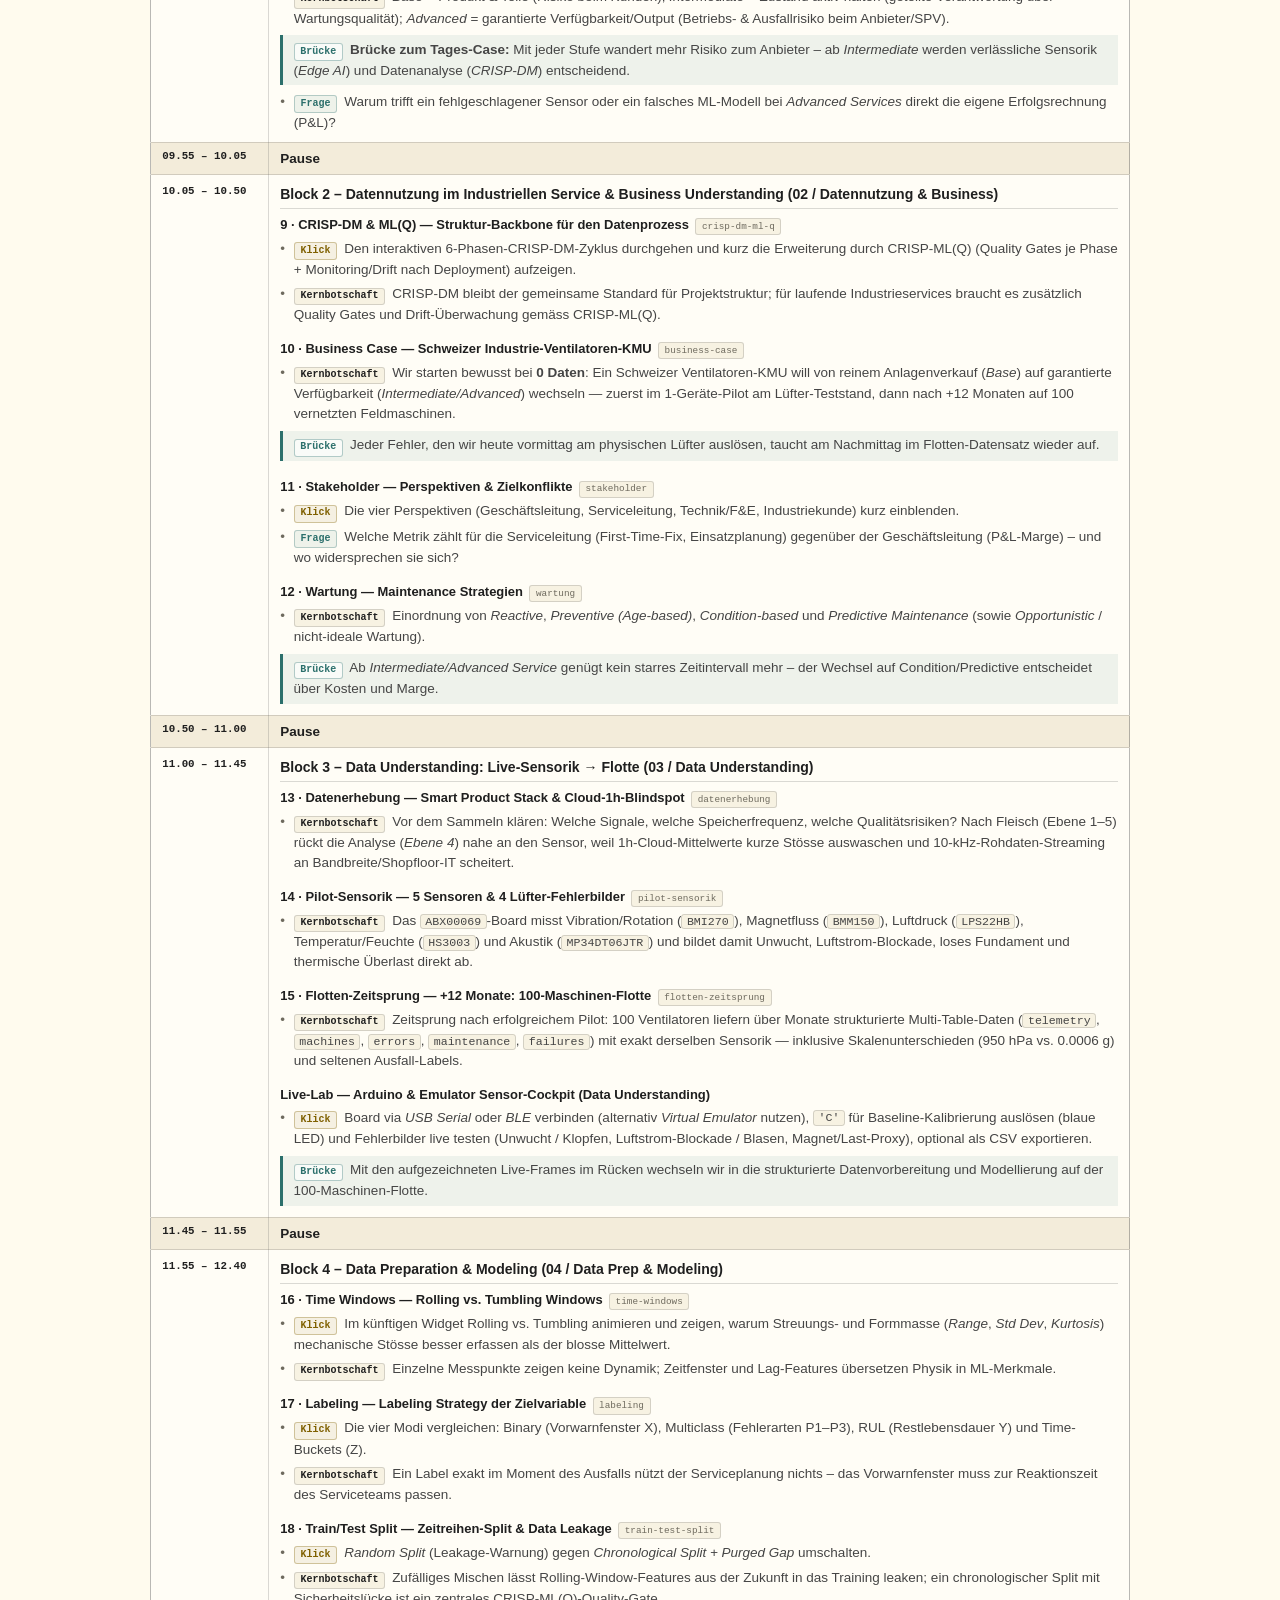
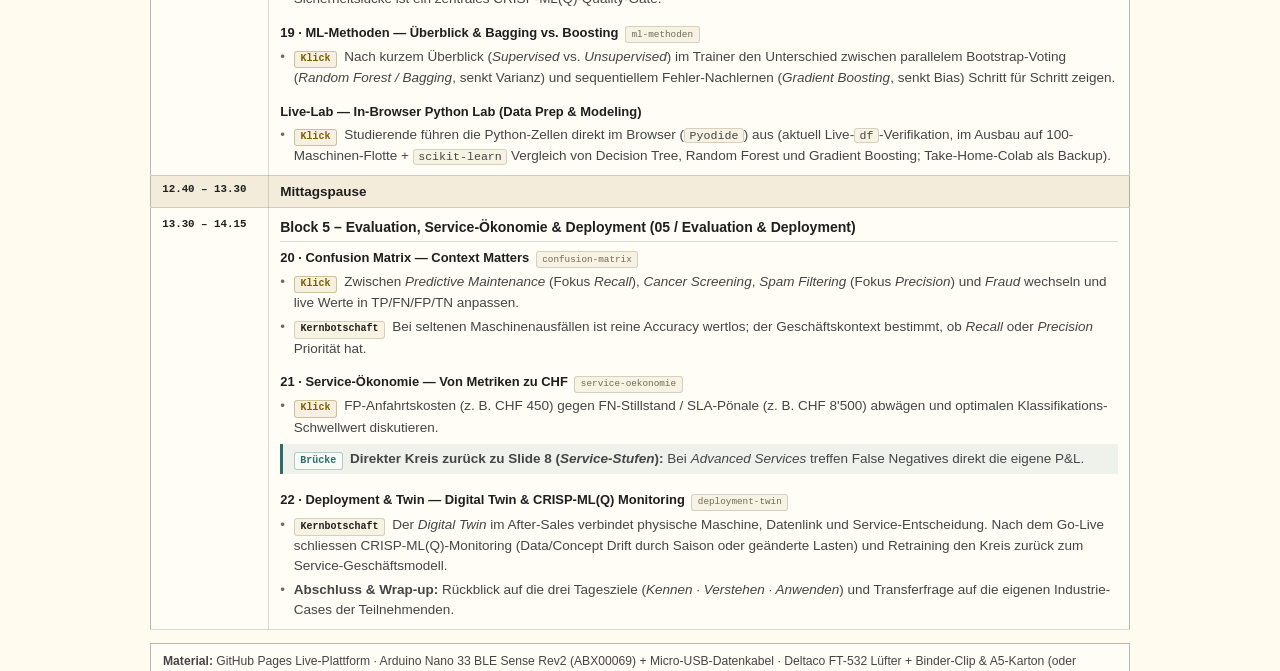
==== commit bedfc44b: "feat(web): add 6-section lecture flow skeleton, Einstieg slides, and synced speaker notes" ====
--- a/lecturer/speaker-notes.html
+++ b/lecturer/speaker-notes.html
@@ -457,22 +457,22 @@
           <td>
             <div class="meta-split">
               <span><strong>Datum:</strong> [Datum eintragen]</span>
-              <span><strong>Zeit:</strong> 09.00 – 17.00 Uhr</span>
+              <span><strong>Zeit:</strong> 09.00 – 14.15 Uhr</span>
               <span><strong>Ort:</strong> Winterthur / Zürich</span>
             </div>
           </td>
         </tr>
         <tr>
           <th scope="row">Themenbereich</th>
-          <td>BI Case Manufacturing: Servitization, Edge AI &amp; CRISP-DM</td>
+          <td>BI Case Manufacturing: Servitization, CRISP-DM / CRISP-ML(Q), Live-Sensorik &amp; Predictive Maintenance</td>
         </tr>
         <tr>
           <th scope="row">Tagesziele</th>
           <td>
             <div class="goals-grid">
-              <div class="goal-col"><strong>Kennen</strong>Servitization-Stufen (Base / Intermediate / Advanced nach Baines &amp; Lightfoot), Smart Product Stack (Ebene 1–5), CRISP-DM Phasen, Edge-AI-Sensorik</div>
-              <div class="goal-col"><strong>Verstehen</strong>Warum Daten und Risikotransfer untrennbar sind, weshalb 1h-Cloud-Mittelwerte frühe Lagerschäden übersehen, wie Servicekosten (P&amp;L) das ML-Modell prägen</div>
-              <div class="goal-col"><strong>Anwenden</strong>Live-Sensordaten erfassen &amp; kalibrieren (Arduino Nano 33 BLE Sense Rev2 / Emulator), CRISP-DM Phase 2 (Data Understanding) in Python durchführen</div>
+              <div class="goal-col"><strong>Kennen</strong>Servitization-Stufen (Base / Intermediate / Advanced nach Baines &amp; Lightfoot), Smart Product Stack (Ebene 1–5), CRISP-DM &amp; CRISP-ML(Q), Edge-AI-Sensorik</div>
+              <div class="goal-col"><strong>Verstehen</strong>Warum Risikotransfer verlässliche Daten verlangt, weshalb 1h-Cloud-Mittelwerte Stösse verpassen, wie Rolling Windows / Labeling / chronologische Splits &amp; CHF-Servicekosten (P&amp;L) das ML-Modell prägen</div>
+              <div class="goal-col"><strong>Anwenden</strong>Live-Sensordaten am Lüfter-Teststand erfassen &amp; kalibrieren (Arduino Nano 33 BLE Sense Rev2 / Emulator), Predictive-Maintenance-Pipeline im Browser (Pyodide + scikit-learn) auf der 100-Maschinen-Flotte evaluieren</div>
             </div>
           </td>
         </tr>
@@ -492,11 +492,11 @@
         </tr>
       </thead>
       <tbody>
-        <tr class="row-block"><td class="col-time">09.00 – 09.15</td><td class="col-program"><h3>Block 1 – Begrüssung &amp; Tagesziele</h3><ul class="cue-list"><li><strong>Einstieg:</strong> Kurzer Rückblick auf die bisherigen Modultage und Einordnung von Tag 4 (<em>BI Case Manufacturing</em>: von physischer Maschine zu datengetriebenem Service).</li><li><strong>Tagesbogen:</strong> Erst <em>Warum</em> (Servitization &amp; Risikoshift), dann <em>Wie</em> (Edge-Sensorik &amp; Live-Board), anschliessend <em>Datenarbeit</em> (CRISP-DM Phase 2 im Browser &amp; Colab).</li><li class="cue-item cue-klick"><span class="cue-tag">Klick</span> Live-Plattform in Chrome/Edge öffnen und Hinweis für Studierende geben, dass der Emulator auf jedem Laptop parallel funktioniert (<code>P</code> startet den Präsentationsmodus).</li></ul></td><td class="col-notes"><div class="notes-lines" aria-hidden="true"></div></td></tr><tr class="row-block"><td class="col-time">09.15 – 10.15</td><td class="col-program"><h3>Block 2 – Einführung: Servitization (01 / Servitization)</h3><section class="slide-group"><h4>1 · Was? — Was ist Servitization? <span class="slide-slug">was-ist-servitization</span></h4><ul class="cue-list"><li class="cue-item cue-kern"><span class="cue-tag">Kernbotschaft</span> Vom einmaligen Produktverkauf (<em>Wir verkaufen Produkte</em>) zur laufenden Leistungserbringung (<em>Wir verkaufen Leistung</em>).</li><li class="cue-item cue-klick"><span class="cue-tag">Klick</span> Schrittweise <em>Added Value → Servitization → Total Shift</em> erklären; klarstellen, dass klassischer After-Sales erst der Anfang ist.</li></ul></section><section class="slide-group"><h4>2 · Wieso? — Warum setzen Hersteller auf Servitization? <span class="slide-slug">warum-servitization</span></h4><ul class="cue-list"><li class="cue-item cue-kern"><span class="cue-tag">Kernbotschaft</span> Vier Treiber greifen ineinander: Wirtschaftlich (höhere Marge, planbare Erlöse), Technologisch (IoT/Edge als Enabler), Wissen (Zugang zu Felddaten) und Markt/Ökologie (Kundenbindung &amp; Kreislaufwirtschaft).</li><li class="cue-item cue-frage"><span class="cue-tag">Frage</span> Welcher der vier Treiber ist in Ihrem eigenen Unternehmen aktuell der stärkste Auslöser – und welcher bremst am meisten?</li></ul></section><section class="slide-group"><h4>3 · Praxisbeispiele — Wie sieht Servitization in der Praxis aus? <span class="slide-slug">praxisbeispiele</span></h4><ul class="cue-list"><li class="cue-item cue-klick"><span class="cue-tag">Klick</span> <em>Rolls-Royce</em> (<em>Power-by-the-Hour</em>, kein Eigentumswechsel, aber Engine Health Monitoring), <em>Xerox 914</em> (Pay-per-Copy schon 1959 ab Tag 1 als Markteintritt), <em>Hilti</em> (fixe Monatsrate statt Pay-per-Use) oder <em>Philips</em> (<em>Pay-per-Lux</em> / Schiphol).</li><li class="cue-item cue-kern"><span class="cue-tag">Kernbotschaft</span> Egal ob Flugzeugtriebwerk oder Lampe – ohne verlässliche <em>Messung</em> der Leistung am Produkt funktioniert kein Servicevertrag. <em>Daten sind der Enabler.</em></li></ul></section><section class="slide-group"><h4>4 · Fokus Schweiz — Servitization in der Schweiz <span class="slide-slug">fokus-schweiz</span></h4><ul class="cue-list"><li class="cue-item cue-klick"><span class="cue-tag">Klick</span> 3–4 Pins live auf der Schweizer Karte öffnen statt alle 12 vorzulesen:<ul class="sub-list"><li><em>Elite SA</em> (Aubonne, VD): <em>Pay-per-Night</em> ab ~CHF 0.50/Nacht; <strong>Cashflow-Cue:</strong> «Fish-Modell» (erst eigene Bilanz/CAPEX, später laufender Rückfluss).</li><li><em>TRUMPF Schweiz</em> (Grüsch, GR): <em>Pay-per-Part</em>; <strong>Off-Balance-Sheet-Cue:</strong> <em>Munich Re</em> finanziert die Anlage als Risikopartner, <em>relayr</em> liefert die IoT-Daten.</li><li><em>Burckhardt Compression</em> (Winterthur, ZH): <em>UP! Detect</em> erkennt ~90 % kritischer Anomalien über Hochfrequenz-Vibration + KI.</li><li><em>PB Swiss Tools</em> (Wasen i.E., BE): NFC im <em>DigiTorque</em> zeigt, dass Servitization nicht erst bei Millionen-Anlagen beginnt.</li></ul></li><li class="cue-item cue-frage"><span class="cue-tag">Frage</span> Wie überbrückt ein Schweizer KMU ohne Grossbank oder Rückversicherer im Rücken das Cashflow-Tal beim Wechsel auf <em>Pay-per-Use</em>?</li></ul></section><section class="slide-group"><h4>5 · Service-Stufen — Servitization der Industrie <span class="slide-slug">service-stufen</span></h4><ul class="cue-list"><li class="cue-item cue-klick"><span class="cue-tag">Klick</span> Erst Grundgrafik entlang <em>Services für das Produkt ↔ Services für den Kunden</em> erklären, dann <code>Beispiele einblenden</code> klicken und Deep Dive <em>Intermediate</em> &amp; <em>Advanced</em> öffnen (zeigt jeweils den Unterschied zur Vorstufe: <em>Versprechen</em>, <em>Risiko</em>, <em>Daten</em>).</li><li class="cue-item cue-kern"><span class="cue-tag">Kernbotschaft</span> <em>Base</em> = Produkt &amp; Teile (Risiko beim Kunden); <em>Intermediate</em> = Zustand aktiv halten (geteilte Verantwortung über Wartungsqualität); <em>Advanced</em> = garantierte Verfügbarkeit/Output (Betriebs- &amp; Ausfallrisiko beim Anbieter/SPV).</li><li class="cue-item cue-bruecke"><span class="cue-tag">Brücke</span> <strong>Brücke zum Tages-Case:</strong> Mit jeder Stufe wandert mehr Risiko zum Anbieter – ab <em>Intermediate</em> werden verlässliche Sensorik (<em>Edge AI</em>) und Datenanalyse (<em>CRISP-DM</em>) entscheidend.</li><li class="cue-item cue-frage"><span class="cue-tag">Frage</span> Warum trifft ein fehlgeschlagener Sensor oder ein falsches ML-Modell bei <em>Advanced Services</em> direkt die eigene Erfolgsrechnung (P&amp;L)?</li></ul></section></td><td class="col-notes"><div class="notes-lines" aria-hidden="true"></div></td></tr><tr class="row-break"><td class="col-time">10.15 – 10.35</td><td class="col-program"><strong>Pause</strong></td><td class="col-notes" aria-hidden="true"></td></tr><tr class="row-block"><td class="col-time">10.35 – 11.20</td><td class="col-program"><h3>Block 3 – Vom Cloud-Blindspot zu Edge AI (02 / Explanation)</h3><section class="slide-group"><h4>6 · Cloud Blindspot — Why 1-Hour Cloud Telemetry Misses Early Faults <span class="slide-slug">cloud-blindspot</span></h4><ul class="cue-list"><li class="cue-item cue-kern"><span class="cue-tag">Kernbotschaft</span> In klassischen Cloud-Datensätzen (z. B. 1h-Mittelwerte über <code>volt</code>, <code>rotate</code>, <code>pressure</code>, <code>vibration</code>) gehen kurze, hochfrequente Lagerschlag-Impulse komplett im Durchschnitt unter.</li><li><strong>Vergleich:</strong> Rohdaten mit 10 kHz rund um die Uhr von 100 Maschinen in die Cloud zu streamen scheitert meist an Bandbreite, Kosten und Shopfloor-IT-Security.</li></ul></section><section class="slide-group"><h4>7 · Ebene 4 on Edge — Fleisch Smart Product Stack (Slide 45) <span class="slide-slug">ebene-4-on-edge</span></h4><ul class="cue-list"><li class="cue-item cue-kern"><span class="cue-tag">Kernbotschaft</span> Wir verschieben <em>Ebene 4 («Analyse»)</em> des Smart Product Stacks direkt hinunter auf <em>Ebene 2 («Sensor / Aktor»)</em> – der Mikrocontroller rechnet lokal auf dem Gerät (<em>TinyML / Edge AI</em>) und sendet nur kompakte Zustands-Telemetrie.</li></ul></section><section class="slide-group"><h4>8 · Zero-Backend Link — Three Live Data Sources &amp; Lab <span class="slide-slug">zero-backend-link</span></h4><ul class="cue-list"><li class="cue-item cue-klick"><span class="cue-tag">Klick</span> Kurz zeigen, dass die statische GitHub-Pages-App ohne Backend über <em>Web Serial</em> (USB), <em>Web Bluetooth</em> (<code>CAS-PdM-Twin</code>) und den eingebauten <em>Emulator</em> exakt dasselbe 10–12 Hz JSON-Format spricht.</li><li><strong>Lab-Hinweis:</strong> Im Lab darunter liegen die 5 physischen Sensor-Modalitäten und die <code>arduino-cli</code>-Referenz für Interessierte bereit.</li></ul></section></td><td class="col-notes"><div class="notes-lines" aria-hidden="true"></div></td></tr><tr class="row-block"><td class="col-time">11.20 – 12.15</td><td class="col-program"><h3>Block 4 – Live Hardware &amp; Fault Injection (03 / Board &amp; Data Viz)</h3><section class="slide-group"><h4>9 · 5 Sensors on PCB — Physical Modalities <span class="slide-slug">5-sensors-on-pcb</span></h4><ul class="cue-list"><li class="cue-item cue-kern"><span class="cue-tag">Kernbotschaft</span> Das <code>ABX00069</code>-Board bildet die 4 klassischen Telemetrie-Features ab und erweitert sie: <code>BMI270</code> (<code>vib</code>/<code>p2p</code>/<code>freq</code>/<code>gyro</code>), <code>BMM150</code> (<code>mag</code> als kontaktloser Strom-/Last-Proxy), <code>LPS22HB</code> (<code>press</code>), <code>HS3003</code> (<code>temp</code>/<code>hum</code>) und <code>MP34DT06JTR</code> (<code>snd</code> Akustik).</li></ul></section><section class="slide-group"><h4>10 · Z-Score Fusion &amp; 11 · Visual Triage <span class="slide-slug">z-score-fusion</span> <span class="slide-slug">visual-triage</span></h4><ul class="cue-list"><li class="cue-item cue-kern"><span class="cue-tag">Kernbotschaft</span> Baseline-Kalibrierung (<code>&#x27;C&#x27;</code>) lernt μ, σ im Normalbetrieb; der Live-Score fusioniert die Auslenkungen in Z-Scores. Bewusste Visualisierung ohne irreführende Radar- oder Dual-Axis-Charts (ein gemeinsamer Zeitstrahl + geranktes |Z|-Lollipop-Diagramm + 5 Small Multiples).</li></ul></section><section class="slide-group"><h4>Live-Lab — Arduino Sensor Map &amp; Streams (Board &amp; Data Viz)</h4><ul class="cue-list"><li class="cue-item cue-klick"><span class="cue-tag">Klick</span> Board via <em>USB Serial</em> oder <em>BLE</em> verbinden (alternativ Emulator nutzen), <code>&#x27;C&#x27;</code> für Baseline-Kalibrierung auslösen (blaue LED) und nacheinander 3 Fehlerbilder injizieren:<ol class="sub-list"><li><em>Rotor-Unwucht:</em> Binder-Clip am Lüfterblatt (oder rhythmisches Klopfen am Tisch 2–5 Hz) → <code>vib</code> &amp; <code>p2p</code> springen sofort, RGB-LED wechselt auf Gelb/Rot.</li><li><em>Luftstrom-Blockade:</em> A5-Karton vor Ansauggitter (oder leicht über Sensor blasen) → <code>press</code> sinkt/fluktuiert, <code>snd</code> steigt, <code>mag</code> zieht an.</li><li><em>Loses Fundament:</em> Foam-Pad / Kippen → <code>gyro</code> und breitbandige Vibration schlagen aus.</li></ol></li><li class="cue-item cue-bruecke"><span class="cue-tag">Brücke</span> Nach der Demo 60–90 Sekunden gemischte Daten aufzeichnen (<em>Record / Export CSV</em>) bzw. im CRISP-DM Lab das 80-Frame-Sample laden.</li></ul></section></td><td class="col-notes"><div class="notes-lines" aria-hidden="true"></div></td></tr><tr class="row-break"><td class="col-time">12.15 – 13.15</td><td class="col-program"><strong>Mittagspause</strong></td><td class="col-notes" aria-hidden="true"></td></tr><tr class="row-block"><td class="col-time">13.15 – 14.45</td><td class="col-program"><h3>Block 5 – CRISP-DM Phase 2: Data Understanding (04 / CRISP-DM Lab)</h3><section class="slide-group"><h4>12 · 2.1 Data Quality — Collect &amp; Verify Data Quality <span class="slide-slug">2-1-data-quality</span></h4><ul class="cue-list"><li class="cue-item cue-kern"><span class="cue-tag">Kernbotschaft</span> Echte Sensordaten sind nie ideal: Sampling-Jitter (Δt), unkalibrierte Startphasen (<code>cal=0</code> vs. <code>cal=1</code>) und Messrauschen zuerst prüfen, bevor ein Modell trainiert wird.</li><li class="cue-item cue-klick"><span class="cue-tag">Klick</span> Python-Zelle <code>2.1</code> im Browser (<code>Pyodide</code>) ausführen (<code>Shift+Enter</code>) und die eigenen Live-/Sample-Frames als <code>df</code> inspizieren.</li></ul></section><section class="slide-group"><h4>13 · 2.2 Scale Disparity — Why Raw Units Break Distance Metrics <span class="slide-slug">2-2-scale-disparity</span></h4><ul class="cue-list"><li class="cue-item cue-kern"><span class="cue-tag">Kernbotschaft</span> <code>press</code> (~950–1013 hPa) überdeckt in Rohwerten eine riesige relative Änderung bei <code>vib</code> (0.02 → 0.25 g) um Faktor 1000 – ohne Standardisierung (Z-Scores / Scaling) ist jede Distanzmetrik (KNN, PCA, Isolation Forest) blind.</li><li class="cue-item cue-klick"><span class="cue-tag">Klick</span> Python-Zelle <code>2.2</code> ausführen und Roh-Standardabweichung direkt gegen Peak-Z-Scores vergleichen.</li></ul></section><section class="slide-group"><h4>14 · 2.3 Transients &amp; Corr — Multi-Sensor Signatures <span class="slide-slug">2-3-transients-corr</span></h4><ul class="cue-list"><li class="cue-item cue-kern"><span class="cue-tag">Kernbotschaft</span> Der Edge-Peak (<code>p2p</code> über 32-pt-Fenster) schlägt den geglätteten Cloud-Mittelwert bei Stössen um Längen; die 7 × 7-Korrelationsmatrix zeigt physikalische Kopplungen (z. B. <code>vib</code> ↔ <code>p2p</code> ↔ <code>snd</code> vs. eigenständiger <code>press</code>-Drop).</li><li class="cue-item cue-klick"><span class="cue-tag">Klick</span> Python-Zelle <code>2.3</code> ausführen und Studierende die Unterschiede je Fehlerklasse interpretieren lassen.</li></ul></section></td><td class="col-notes"><div class="notes-lines" aria-hidden="true"></div></td></tr><tr class="row-break"><td class="col-time">14.45 – 15.05</td><td class="col-program"><strong>Pause</strong></td><td class="col-notes" aria-hidden="true"></td></tr><tr class="row-block"><td class="col-time">15.05 – 16.45</td><td class="col-program"><h3>Block 6 – Vertiefung &amp; Case-Arbeit (Google Colab)</h3><ul class="cue-list"><li class="cue-item cue-klick"><span class="cue-tag">Klick</span> CSV aus dem Dashboard exportieren oder direkt ins Notebook <code>CAS_Day4_Predictive_Maintenance_2026.ipynb</code> in Google Colab wechseln.</li><li><strong>Kernpunkte:</strong> <ul class="sub-list"><li><em>Unsupervised vs. Supervised:</em> Wann genügen Anomalie-Scores (wenige/keine gelabelten Ausfälle im Feld) und wann braucht es Klassifikation?</li><li><em>Explainable AI (SHAP):</em> Warum Servicetechniker und P&amp;L-Verantwortliche wissen müssen, <em>welcher</em> Sensor einen Alarm ausgelöst hat.</li><li><em>CHF Service Cost Matrix:</em> False Positives (unnötige Anfahrt CHF) gegen False Negatives (ungeplanter Maschinenstillstand / SLA-Pönale) abwägen – <strong>der direkte Kreis zurück zu Slide 5 (<em>Advanced Services</em>)</strong>.</li></ul></li><li><strong>Abschluss &amp; Wrap-up:</strong> Transfer auf eigene Industrie-Cases der Teilnehmenden und Ausblick.</li></ul></td><td class="col-notes"><div class="notes-lines" aria-hidden="true"></div></td></tr>
+        <tr class="row-block"><td class="col-time">09.00 – 09.10</td><td class="col-program"><h3>Block 0 – Begrüssung, Agenda &amp; Tagesziele (00 / Einstieg)</h3><section class="slide-group"><h4>1 · Vorstellung — Dr. Lukas Schweiger <span class="slide-slug">vorstellung</span></h4><ul class="cue-list"><li class="cue-item cue-klick"><span class="cue-tag">Klick</span> Live-Plattform in Chrome/Edge öffnen (<code>P</code> schaltet in den Präsentationsmodus) und kurz über die drei Karten (<em>Praxis &amp; Industrie</em>, <em>Ausbildung</em>, <em>Fokus &amp; Freizeit</em>) vorstellen.</li><li class="cue-item cue-kern"><span class="cue-tag">Kernbotschaft</span> Praxisbrücke aus Maschinenbau/Konstruktion, Industrie-Service (<em>Burckhardt Compression</em>, <em>Roche Diagnostics</em>) und angewandter Forschung an der ZHAW (<em>Smart Service Engineering</em>, <em>Digital Twins</em>).</li><li class="cue-item cue-bruecke"><span class="cue-tag">Brücke</span> Kurze Vorstellungsrunde bzw. Erwartungsabfrage im Plenum, bevor der Blick auf Tagesagenda und Lernziele geht.</li></ul></section><section class="slide-group"><h4>2 · Agenda — Tagesagenda (09.00 – 14.15 Uhr) <span class="slide-slug">agenda</span></h4><ul class="cue-list"><li class="cue-item cue-klick"><span class="cue-tag">Klick</span> Auf den zeitlichen Ablauf (<code>09.00 – 14.15</code>) und die fünf 45-Minuten-Blöcke inkl. Pausen verweisen.</li><li class="cue-item cue-kern"><span class="cue-tag">Kernbotschaft</span> Roter Faden des Halbtages: Zuerst <em>Warum</em> (Servitization &amp; Risikoshift), dann <em>Business Case bei 0 Daten</em> (Schweizer Ventilatoren-KMU), anschliessend <em>Live-Sensorik</em> am Lüfter-Teststand und danach <em>Zeitsprung +12 Monate</em> auf eine 100-Maschinen-Flotte bis hin zu CHF-Servicekosten und Digital Twin.</li></ul></section><section class="slide-group"><h4>3 · Tagesziele — Kennen, Verstehen &amp; Anwenden <span class="slide-slug">tagesziele</span></h4><ul class="cue-list"><li class="cue-item cue-klick"><span class="cue-tag">Klick</span> Die drei Lernziele (<em>Kennen</em>, <em>Verstehen</em>, <em>Anwenden</em>) kurz durchgehen.</li><li class="cue-item cue-kern"><span class="cue-tag">Kernbotschaft</span> Am Ende des Tages verbinden die Teilnehmenden Geschäftsmodell (<em>Servitization</em>), Hardware-Physik (<em>Arduino / Edge</em>) und Python-ML-Evaluation (<em>CHF Service Cost Matrix</em>) zu einem durchgängigen Bild.</li><li class="cue-item cue-bruecke"><span class="cue-tag">Brücke</span> Kurzer Hinweis für Studierende, dass alle interaktiven Werkzeuge direkt im Browser laufen — ohne eigene Installation oder Cloud-Login.</li></ul></section></td><td class="col-notes"><div class="notes-lines" aria-hidden="true"></div></td></tr><tr class="row-block"><td class="col-time">09.10 – 09.55</td><td class="col-program"><h3>Block 1 – Einführung: Servitization (01 / Servitization)</h3><section class="slide-group"><h4>4 · Was? — Was ist Servitization? <span class="slide-slug">was-ist-servitization</span></h4><ul class="cue-list"><li class="cue-item cue-kern"><span class="cue-tag">Kernbotschaft</span> Vom einmaligen Produktverkauf (<em>Wir verkaufen Produkte</em>) zur laufenden Leistungserbringung (<em>Wir verkaufen Leistung</em>).</li><li class="cue-item cue-klick"><span class="cue-tag">Klick</span> Schrittweise <em>Added Value → Servitization → Total Shift</em> erklären; klarstellen, dass klassischer After-Sales erst der Anfang ist.</li></ul></section><section class="slide-group"><h4>5 · Wieso? — Warum setzen Hersteller auf Servitization? <span class="slide-slug">warum-servitization</span></h4><ul class="cue-list"><li class="cue-item cue-kern"><span class="cue-tag">Kernbotschaft</span> Vier Treiber greifen ineinander: Wirtschaftlich (höhere Marge, planbare Erlöse), Technologisch (IoT/Edge als Enabler), Wissen (Zugang zu Felddaten) und Markt/Ökologie (Kundenbindung &amp; Kreislaufwirtschaft).</li><li class="cue-item cue-frage"><span class="cue-tag">Frage</span> Welcher der vier Treiber ist in Ihrem eigenen Unternehmen aktuell der stärkste Auslöser – und welcher bremst am meisten?</li></ul></section><section class="slide-group"><h4>6 · Praxisbeispiele — Wie sieht Servitization in der Praxis aus? <span class="slide-slug">praxisbeispiele</span></h4><ul class="cue-list"><li class="cue-item cue-klick"><span class="cue-tag">Klick</span> <em>Rolls-Royce</em> (<em>Power-by-the-Hour</em>, kein Eigentumswechsel, aber Engine Health Monitoring), <em>Xerox 914</em> (Pay-per-Copy schon 1959 ab Tag 1 als Markteintritt), <em>Hilti</em> (fixe Monatsrate statt Pay-per-Use) oder <em>Philips</em> (<em>Pay-per-Lux</em> / Schiphol).</li><li class="cue-item cue-kern"><span class="cue-tag">Kernbotschaft</span> Egal ob Flugzeugtriebwerk oder Lampe – ohne verlässliche <em>Messung</em> der Leistung am Produkt funktioniert kein Servicevertrag. <em>Daten sind der Enabler.</em></li></ul></section><section class="slide-group"><h4>7 · Fokus Schweiz — Servitization in der Schweiz <span class="slide-slug">fokus-schweiz</span></h4><ul class="cue-list"><li class="cue-item cue-klick"><span class="cue-tag">Klick</span> 3–4 Pins live auf der Schweizer Karte öffnen statt alle 12 vorzulesen:<ul class="sub-list"><li><em>Elite SA</em> (Aubonne, VD): <em>Pay-per-Night</em> ab ~CHF 0.50/Nacht; <strong>Cashflow-Cue:</strong> «Fish-Modell» (erst eigene Bilanz/CAPEX, später laufender Rückfluss).</li><li><em>TRUMPF Schweiz</em> (Grüsch, GR): <em>Pay-per-Part</em>; <strong>Off-Balance-Sheet-Cue:</strong> <em>Munich Re</em> finanziert die Anlage als Risikopartner, <em>relayr</em> liefert die IoT-Daten.</li><li><em>Burckhardt Compression</em> (Winterthur, ZH): <em>UP! Detect</em> erkennt ~90 % kritischer Anomalien über Hochfrequenz-Vibration + KI.</li><li><em>PB Swiss Tools</em> (Wasen i.E., BE): NFC im <em>DigiTorque</em> zeigt, dass Servitization nicht erst bei Millionen-Anlagen beginnt.</li></ul></li><li class="cue-item cue-frage"><span class="cue-tag">Frage</span> Wie überbrückt ein Schweizer KMU ohne Grossbank oder Rückversicherer im Rücken das Cashflow-Tal beim Wechsel auf <em>Pay-per-Use</em>?</li></ul></section><section class="slide-group"><h4>8 · Service-Stufen — Servitization der Industrie <span class="slide-slug">service-stufen</span></h4><ul class="cue-list"><li class="cue-item cue-klick"><span class="cue-tag">Klick</span> Erst Grundgrafik entlang <em>Services für das Produkt ↔ Services für den Kunden</em> erklären, dann <code>Beispiele einblenden</code> klicken und Deep Dive <em>Intermediate</em> &amp; <em>Advanced</em> öffnen (zeigt jeweils den Unterschied zur Vorstufe: <em>Versprechen</em>, <em>Risiko</em>, <em>Daten</em>).</li><li class="cue-item cue-kern"><span class="cue-tag">Kernbotschaft</span> <em>Base</em> = Produkt &amp; Teile (Risiko beim Kunden); <em>Intermediate</em> = Zustand aktiv halten (geteilte Verantwortung über Wartungsqualität); <em>Advanced</em> = garantierte Verfügbarkeit/Output (Betriebs- &amp; Ausfallrisiko beim Anbieter/SPV).</li><li class="cue-item cue-bruecke"><span class="cue-tag">Brücke</span> <strong>Brücke zum Tages-Case:</strong> Mit jeder Stufe wandert mehr Risiko zum Anbieter – ab <em>Intermediate</em> werden verlässliche Sensorik (<em>Edge AI</em>) und Datenanalyse (<em>CRISP-DM</em>) entscheidend.</li><li class="cue-item cue-frage"><span class="cue-tag">Frage</span> Warum trifft ein fehlgeschlagener Sensor oder ein falsches ML-Modell bei <em>Advanced Services</em> direkt die eigene Erfolgsrechnung (P&amp;L)?</li></ul></section></td><td class="col-notes"><div class="notes-lines" aria-hidden="true"></div></td></tr><tr class="row-break"><td class="col-time">09.55 – 10.05</td><td class="col-program"><strong>Pause</strong></td><td class="col-notes" aria-hidden="true"></td></tr><tr class="row-block"><td class="col-time">10.05 – 10.50</td><td class="col-program"><h3>Block 2 – Datennutzung im Industriellen Service &amp; Business Understanding (02 / Datennutzung &amp; Business)</h3><section class="slide-group"><h4>9 · CRISP-DM &amp; ML(Q) — Struktur-Backbone für den Datenprozess <span class="slide-slug">crisp-dm-ml-q</span></h4><ul class="cue-list"><li class="cue-item cue-klick"><span class="cue-tag">Klick</span> Den interaktiven 6-Phasen-CRISP-DM-Zyklus durchgehen und kurz die Erweiterung durch CRISP-ML(Q) (Quality Gates je Phase + Monitoring/Drift nach Deployment) aufzeigen.</li><li class="cue-item cue-kern"><span class="cue-tag">Kernbotschaft</span> CRISP-DM bleibt der gemeinsame Standard für Projektstruktur; für laufende Industrieservices braucht es zusätzlich Quality Gates und Drift-Überwachung gemäss CRISP-ML(Q).</li></ul></section><section class="slide-group"><h4>10 · Business Case — Schweizer Industrie-Ventilatoren-KMU <span class="slide-slug">business-case</span></h4><ul class="cue-list"><li class="cue-item cue-kern"><span class="cue-tag">Kernbotschaft</span> Wir starten bewusst bei <strong>0 Daten</strong>: Ein Schweizer Ventilatoren-KMU will von reinem Anlagenverkauf (<em>Base</em>) auf garantierte Verfügbarkeit (<em>Intermediate/Advanced</em>) wechseln — zuerst im 1-Geräte-Pilot am Lüfter-Teststand, dann nach +12 Monaten auf 100 vernetzten Feldmaschinen.</li><li class="cue-item cue-bruecke"><span class="cue-tag">Brücke</span> Jeder Fehler, den wir heute vormittag am physischen Lüfter auslösen, taucht am Nachmittag im Flotten-Datensatz wieder auf.</li></ul></section><section class="slide-group"><h4>11 · Stakeholder — Perspektiven &amp; Zielkonflikte <span class="slide-slug">stakeholder</span></h4><ul class="cue-list"><li class="cue-item cue-klick"><span class="cue-tag">Klick</span> Die vier Perspektiven (Geschäftsleitung, Serviceleitung, Technik/F&amp;E, Industriekunde) kurz einblenden.</li><li class="cue-item cue-frage"><span class="cue-tag">Frage</span> Welche Metrik zählt für die Serviceleitung (First-Time-Fix, Einsatzplanung) gegenüber der Geschäftsleitung (P&amp;L-Marge) – und wo widersprechen sie sich?</li></ul></section><section class="slide-group"><h4>12 · Wartung — Maintenance Strategien <span class="slide-slug">wartung</span></h4><ul class="cue-list"><li class="cue-item cue-kern"><span class="cue-tag">Kernbotschaft</span> Einordnung von <em>Reactive</em>, <em>Preventive (Age-based)</em>, <em>Condition-based</em> und <em>Predictive Maintenance</em> (sowie <em>Opportunistic</em> / nicht-ideale Wartung).</li><li class="cue-item cue-bruecke"><span class="cue-tag">Brücke</span> Ab <em>Intermediate/Advanced Service</em> genügt kein starres Zeitintervall mehr – der Wechsel auf Condition/Predictive entscheidet über Kosten und Marge.</li></ul></section></td><td class="col-notes"><div class="notes-lines" aria-hidden="true"></div></td></tr><tr class="row-break"><td class="col-time">10.50 – 11.00</td><td class="col-program"><strong>Pause</strong></td><td class="col-notes" aria-hidden="true"></td></tr><tr class="row-block"><td class="col-time">11.00 – 11.45</td><td class="col-program"><h3>Block 3 – Data Understanding: Live-Sensorik → Flotte (03 / Data Understanding)</h3><section class="slide-group"><h4>13 · Datenerhebung — Smart Product Stack &amp; Cloud-1h-Blindspot <span class="slide-slug">datenerhebung</span></h4><ul class="cue-list"><li class="cue-item cue-kern"><span class="cue-tag">Kernbotschaft</span> Vor dem Sammeln klären: Welche Signale, welche Speicherfrequenz, welche Qualitätsrisiken? Nach Fleisch (Ebene 1–5) rückt die Analyse (<em>Ebene 4</em>) nahe an den Sensor, weil 1h-Cloud-Mittelwerte kurze Stösse auswaschen und 10-kHz-Rohdaten-Streaming an Bandbreite/Shopfloor-IT scheitert.</li></ul></section><section class="slide-group"><h4>14 · Pilot-Sensorik — 5 Sensoren &amp; 4 Lüfter-Fehlerbilder <span class="slide-slug">pilot-sensorik</span></h4><ul class="cue-list"><li class="cue-item cue-kern"><span class="cue-tag">Kernbotschaft</span> Das <code>ABX00069</code>-Board misst Vibration/Rotation (<code>BMI270</code>), Magnetfluss (<code>BMM150</code>), Luftdruck (<code>LPS22HB</code>), Temperatur/Feuchte (<code>HS3003</code>) und Akustik (<code>MP34DT06JTR</code>) und bildet damit Unwucht, Luftstrom-Blockade, loses Fundament und thermische Überlast direkt ab.</li></ul></section><section class="slide-group"><h4>15 · Flotten-Zeitsprung — +12 Monate: 100-Maschinen-Flotte <span class="slide-slug">flotten-zeitsprung</span></h4><ul class="cue-list"><li class="cue-item cue-kern"><span class="cue-tag">Kernbotschaft</span> Zeitsprung nach erfolgreichem Pilot: 100 Ventilatoren liefern über Monate strukturierte Multi-Table-Daten (<code>telemetry</code>, <code>machines</code>, <code>errors</code>, <code>maintenance</code>, <code>failures</code>) mit exakt derselben Sensorik — inklusive Skalenunterschieden (950 hPa vs. 0.0006 g) und seltenen Ausfall-Labels.</li></ul></section><section class="slide-group"><h4>Live-Lab — Arduino &amp; Emulator Sensor-Cockpit (Data Understanding)</h4><ul class="cue-list"><li class="cue-item cue-klick"><span class="cue-tag">Klick</span> Board via <em>USB Serial</em> oder <em>BLE</em> verbinden (alternativ <em>Virtual Emulator</em> nutzen), <code>&#x27;C&#x27;</code> für Baseline-Kalibrierung auslösen (blaue LED) und Fehlerbilder live testen (Unwucht / Klopfen, Luftstrom-Blockade / Blasen, Magnet/Last-Proxy), optional als CSV exportieren.</li><li class="cue-item cue-bruecke"><span class="cue-tag">Brücke</span> Mit den aufgezeichneten Live-Frames im Rücken wechseln wir in die strukturierte Datenvorbereitung und Modellierung auf der 100-Maschinen-Flotte.</li></ul></section></td><td class="col-notes"><div class="notes-lines" aria-hidden="true"></div></td></tr><tr class="row-break"><td class="col-time">11.45 – 11.55</td><td class="col-program"><strong>Pause</strong></td><td class="col-notes" aria-hidden="true"></td></tr><tr class="row-block"><td class="col-time">11.55 – 12.40</td><td class="col-program"><h3>Block 4 – Data Preparation &amp; Modeling (04 / Data Prep &amp; Modeling)</h3><section class="slide-group"><h4>16 · Time Windows — Rolling vs. Tumbling Windows <span class="slide-slug">time-windows</span></h4><ul class="cue-list"><li class="cue-item cue-klick"><span class="cue-tag">Klick</span> Im künftigen Widget Rolling vs. Tumbling animieren und zeigen, warum Streuungs- und Formmasse (<em>Range</em>, <em>Std Dev</em>, <em>Kurtosis</em>) mechanische Stösse besser erfassen als der blosse Mittelwert.</li><li class="cue-item cue-kern"><span class="cue-tag">Kernbotschaft</span> Einzelne Messpunkte zeigen keine Dynamik; Zeitfenster und Lag-Features übersetzen Physik in ML-Merkmale.</li></ul></section><section class="slide-group"><h4>17 · Labeling — Labeling Strategy der Zielvariable <span class="slide-slug">labeling</span></h4><ul class="cue-list"><li class="cue-item cue-klick"><span class="cue-tag">Klick</span> Die vier Modi vergleichen: Binary (Vorwarnfenster X), Multiclass (Fehlerarten P1–P3), RUL (Restlebensdauer Y) und Time-Buckets (Z).</li><li class="cue-item cue-kern"><span class="cue-tag">Kernbotschaft</span> Ein Label exakt im Moment des Ausfalls nützt der Serviceplanung nichts – das Vorwarnfenster muss zur Reaktionszeit des Serviceteams passen.</li></ul></section><section class="slide-group"><h4>18 · Train/Test Split — Zeitreihen-Split &amp; Data Leakage <span class="slide-slug">train-test-split</span></h4><ul class="cue-list"><li class="cue-item cue-klick"><span class="cue-tag">Klick</span> <em>Random Split</em> (Leakage-Warnung) gegen <em>Chronological Split + Purged Gap</em> umschalten.</li><li class="cue-item cue-kern"><span class="cue-tag">Kernbotschaft</span> Zufälliges Mischen lässt Rolling-Window-Features aus der Zukunft in das Training leaken; ein chronologischer Split mit Sicherheitslücke ist ein zentrales CRISP-ML(Q)-Quality-Gate.</li></ul></section><section class="slide-group"><h4>19 · ML-Methoden — Überblick &amp; Bagging vs. Boosting <span class="slide-slug">ml-methoden</span></h4><ul class="cue-list"><li class="cue-item cue-klick"><span class="cue-tag">Klick</span> Nach kurzem Überblick (<em>Supervised</em> vs. <em>Unsupervised</em>) im Trainer den Unterschied zwischen parallelem Bootstrap-Voting (<em>Random Forest / Bagging</em>, senkt Varianz) und sequentiellem Fehler-Nachlernen (<em>Gradient Boosting</em>, senkt Bias) Schritt für Schritt zeigen.</li></ul></section><section class="slide-group"><h4>Live-Lab — In-Browser Python Lab (Data Prep &amp; Modeling)</h4><ul class="cue-list"><li class="cue-item cue-klick"><span class="cue-tag">Klick</span> Studierende führen die Python-Zellen direkt im Browser (<code>Pyodide</code>) aus (aktuell Live-<code>df</code>-Verifikation, im Ausbau auf 100-Maschinen-Flotte + <code>scikit-learn</code> Vergleich von Decision Tree, Random Forest und Gradient Boosting; Take-Home-Colab als Backup).</li></ul></section></td><td class="col-notes"><div class="notes-lines" aria-hidden="true"></div></td></tr><tr class="row-break"><td class="col-time">12.40 – 13.30</td><td class="col-program"><strong>Mittagspause</strong></td><td class="col-notes" aria-hidden="true"></td></tr><tr class="row-block"><td class="col-time">13.30 – 14.15</td><td class="col-program"><h3>Block 5 – Evaluation, Service-Ökonomie &amp; Deployment (05 / Evaluation &amp; Deployment)</h3><section class="slide-group"><h4>20 · Confusion Matrix — Context Matters <span class="slide-slug">confusion-matrix</span></h4><ul class="cue-list"><li class="cue-item cue-klick"><span class="cue-tag">Klick</span> Zwischen <em>Predictive Maintenance</em> (Fokus <em>Recall</em>), <em>Cancer Screening</em>, <em>Spam Filtering</em> (Fokus <em>Precision</em>) und <em>Fraud</em> wechseln und live Werte in TP/FN/FP/TN anpassen.</li><li class="cue-item cue-kern"><span class="cue-tag">Kernbotschaft</span> Bei seltenen Maschinenausfällen ist reine Accuracy wertlos; der Geschäftskontext bestimmt, ob <em>Recall</em> oder <em>Precision</em> Priorität hat.</li></ul></section><section class="slide-group"><h4>21 · Service-Ökonomie — Von Metriken zu CHF <span class="slide-slug">service-oekonomie</span></h4><ul class="cue-list"><li class="cue-item cue-klick"><span class="cue-tag">Klick</span> FP-Anfahrtskosten (z. B. CHF 450) gegen FN-Stillstand / SLA-Pönale (z. B. CHF 8&#x27;500) abwägen und optimalen Klassifikations-Schwellwert diskutieren.</li><li class="cue-item cue-bruecke"><span class="cue-tag">Brücke</span> <strong>Direkter Kreis zurück zu Slide 8 (<em>Service-Stufen</em>):</strong> Bei <em>Advanced Services</em> treffen False Negatives direkt die eigene P&amp;L.</li></ul></section><section class="slide-group"><h4>22 · Deployment &amp; Twin — Digital Twin &amp; CRISP-ML(Q) Monitoring <span class="slide-slug">deployment-twin</span></h4><ul class="cue-list"><li class="cue-item cue-kern"><span class="cue-tag">Kernbotschaft</span> Der <em>Digital Twin</em> im After-Sales verbindet physische Maschine, Datenlink und Service-Entscheidung. Nach dem Go-Live schliessen CRISP-ML(Q)-Monitoring (Data/Concept Drift durch Saison oder geänderte Lasten) und Retraining den Kreis zurück zum Service-Geschäftsmodell.</li><li><strong>Abschluss &amp; Wrap-up:</strong> Rückblick auf die drei Tagesziele (<em>Kennen · Verstehen · Anwenden</em>) und Transferfrage auf die eigenen Industrie-Cases der Teilnehmenden.</li></ul></section></td><td class="col-notes"><div class="notes-lines" aria-hidden="true"></div></td></tr>
       </tbody>
     </table>
 
-    <footer class="material-strip"><strong>Material:</strong> GitHub Pages Live-Plattform · Arduino Nano 33 BLE Sense Rev2 (ABX00069) + Micro-USB-Datenkabel · Benchtop-Props (Magnet/Smartphone, Foam-Pad) bzw. Deltaco FT-532 + Binder-Clip &amp; A5-Karton · Google Colab Notebook · Speaker Notes (Tablet / A4)</footer>
+    <footer class="material-strip"><strong>Material:</strong> GitHub Pages Live-Plattform · Arduino Nano 33 BLE Sense Rev2 (ABX00069) + Micro-USB-Datenkabel · Deltaco FT-532 Lüfter + Binder-Clip &amp; A5-Karton (oder Benchtop-Props: Magnet/Smartphone, Foam-Pad) · Speaker Notes (Tablet / A4) · Optional: Take-Home Google Colab Backup</footer>
   </main>
 
   <script>
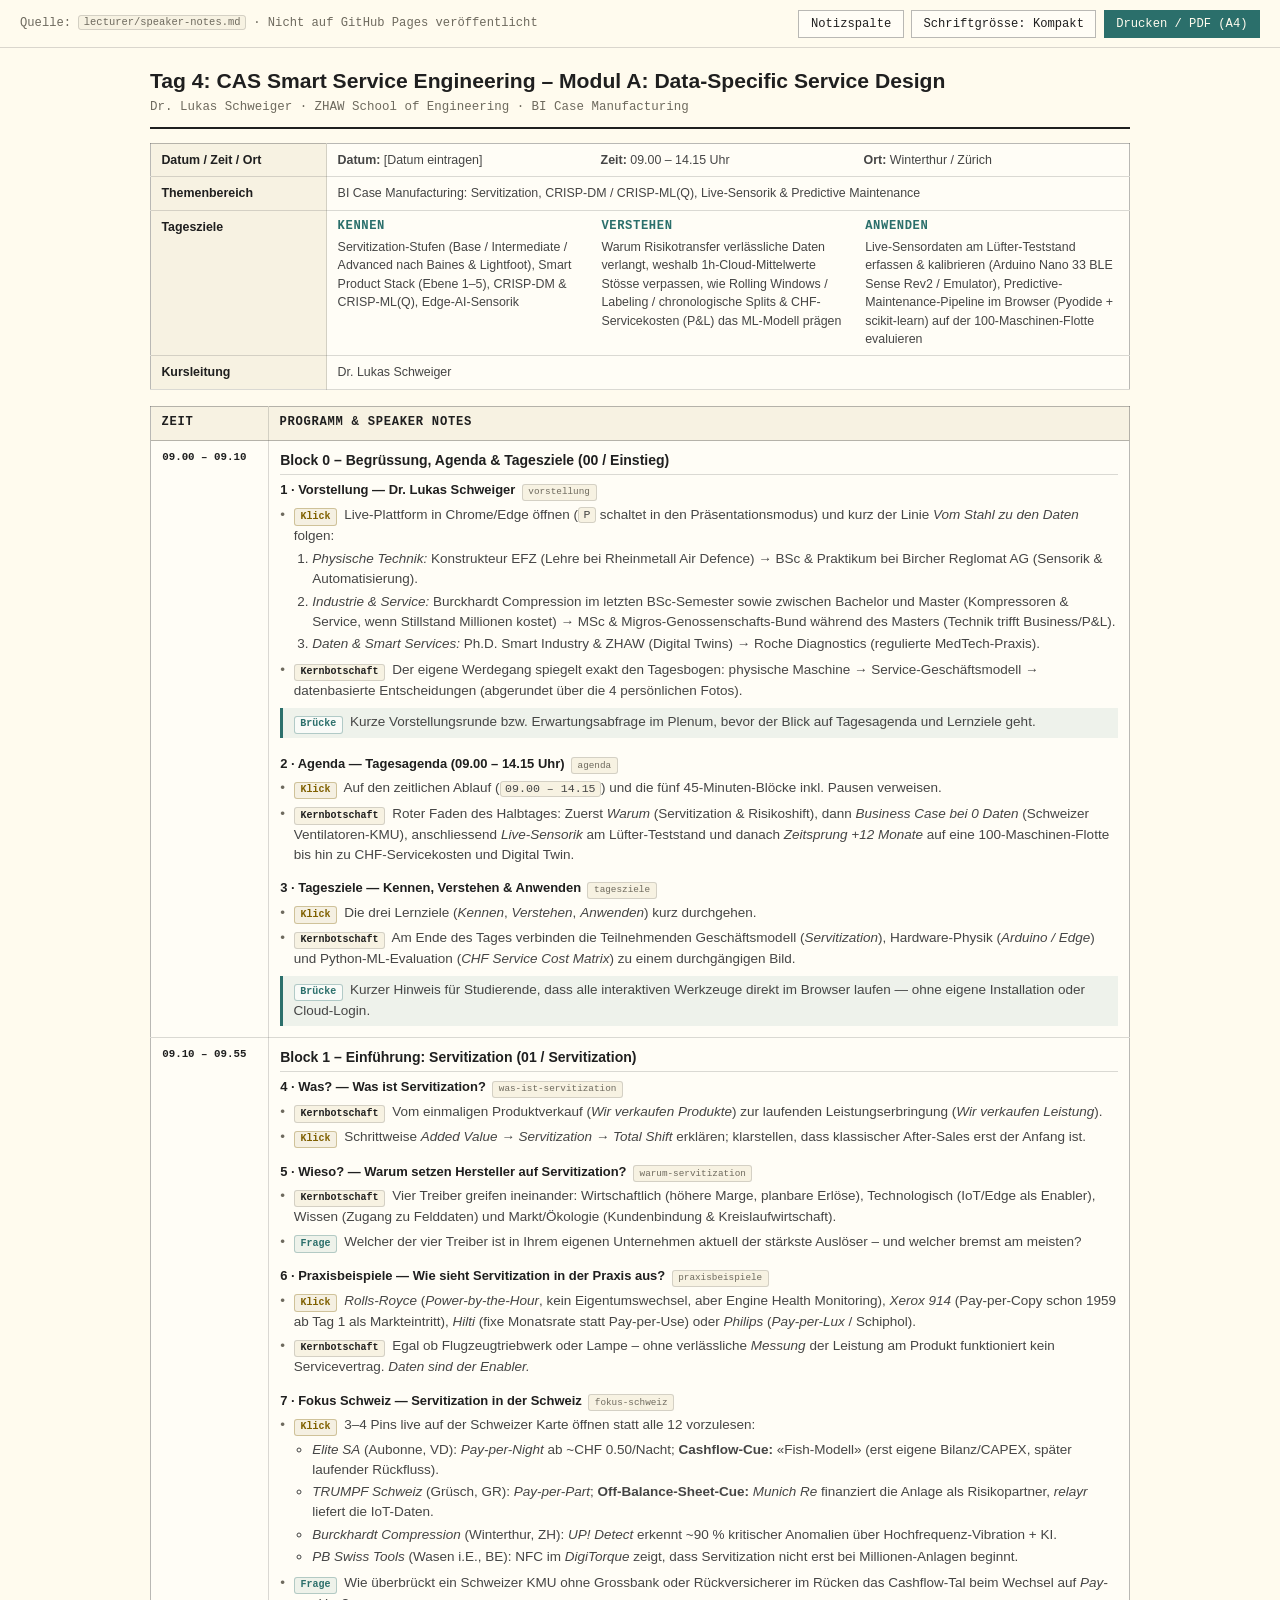
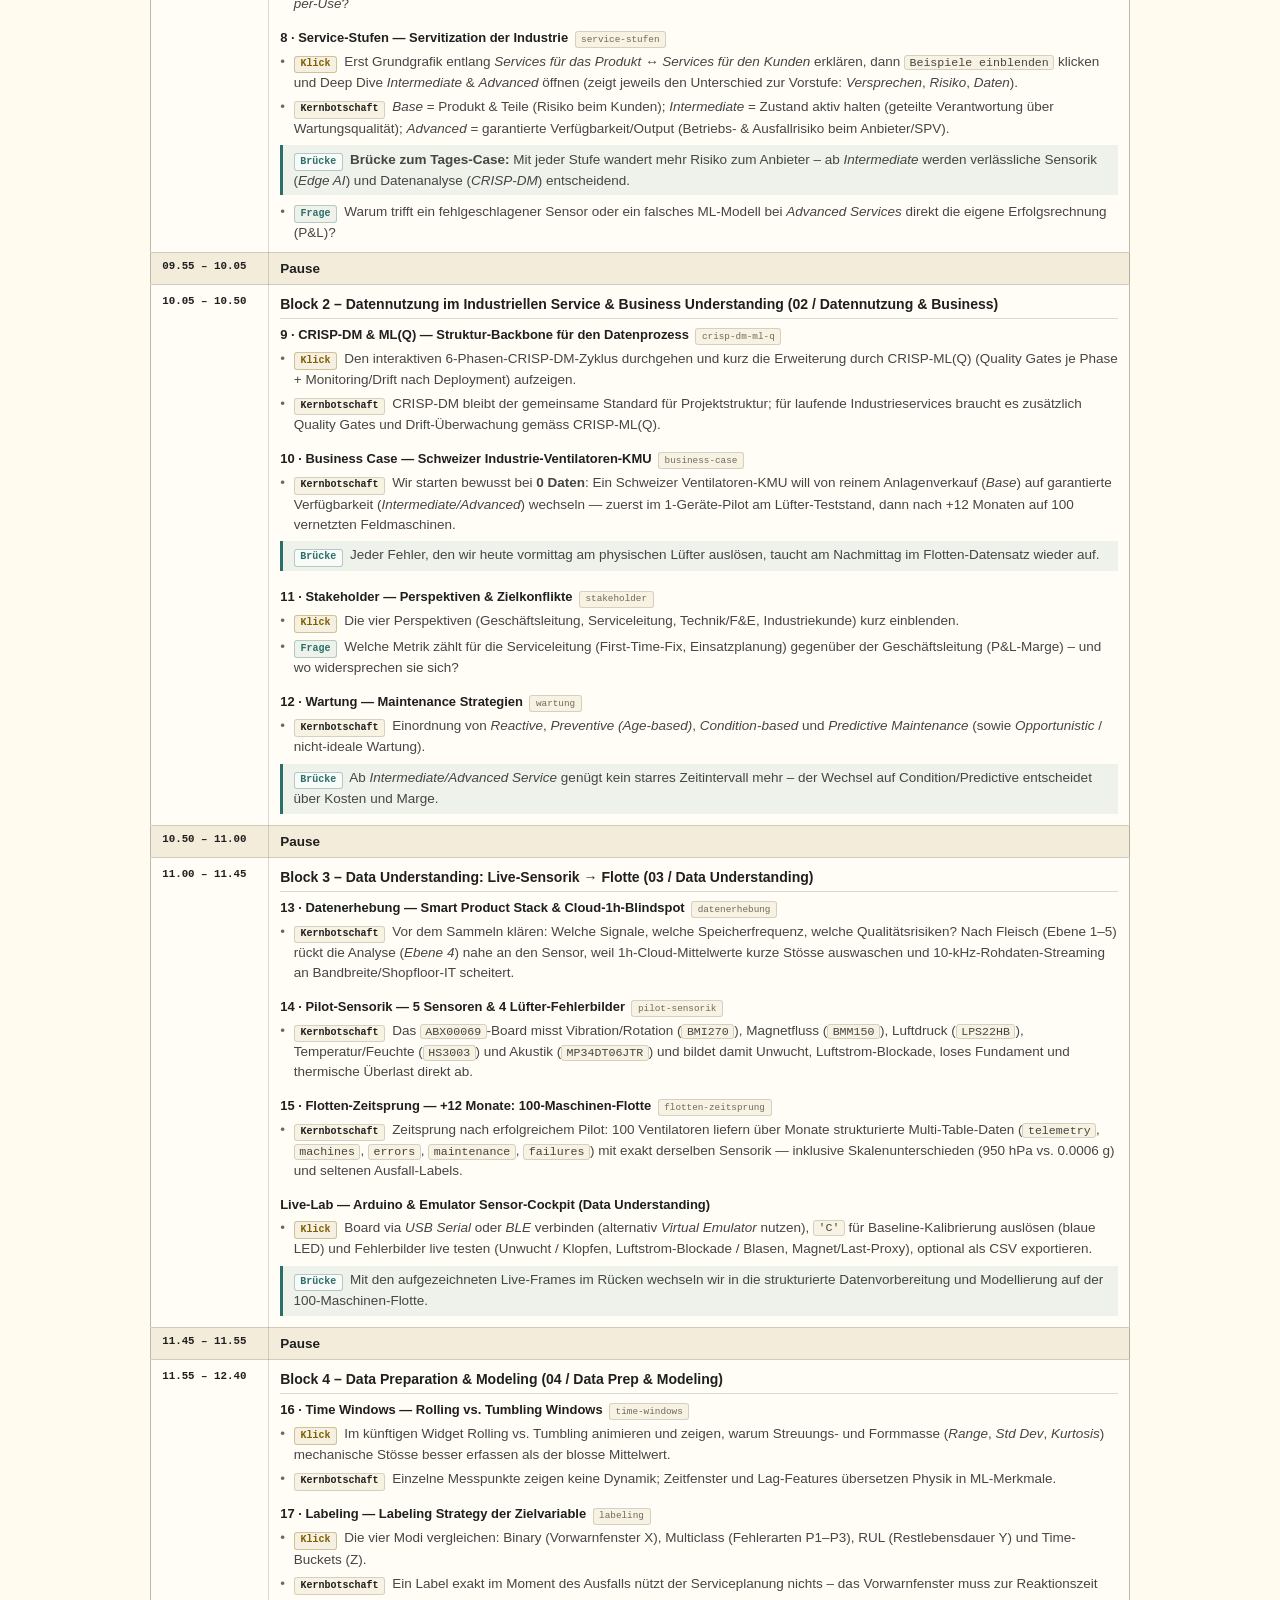
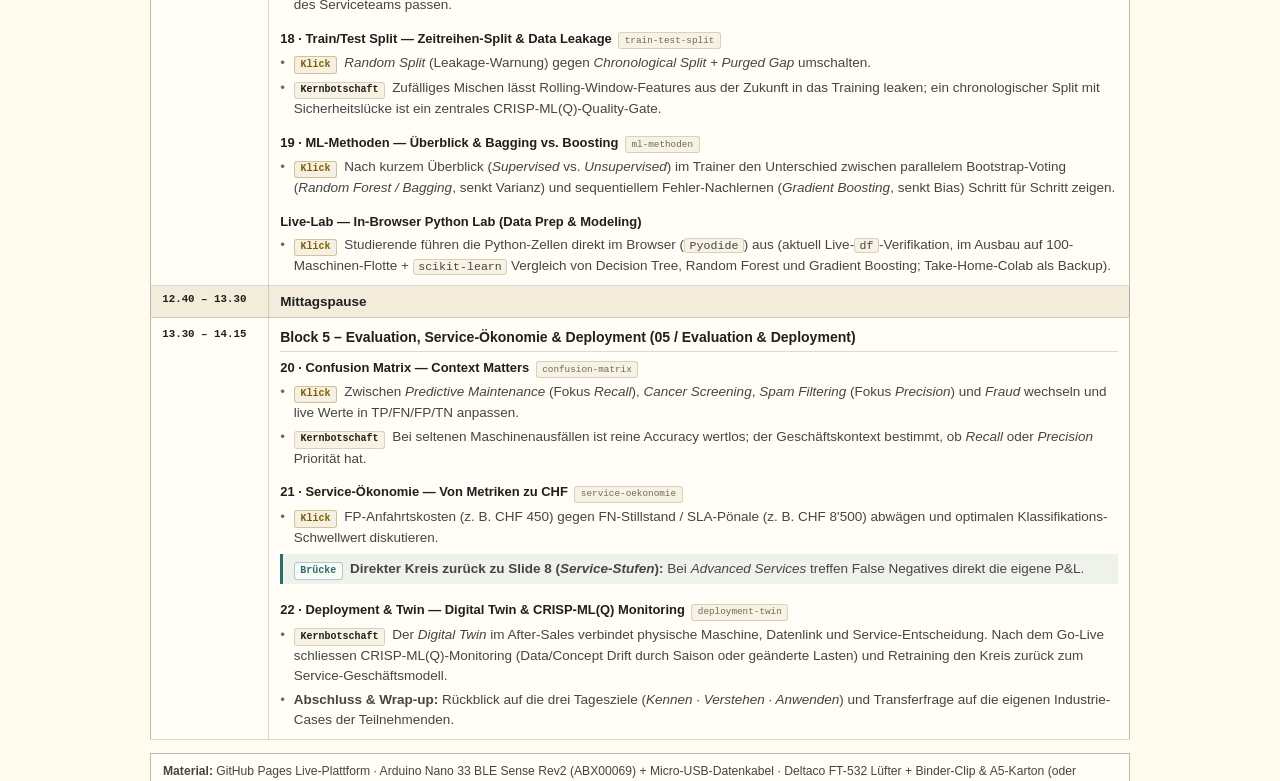
==== commit e2b18177: "feat(web): redesign Vorstellung slide with replaceable assets and enforce slide-folder audit" ====
--- a/lecturer/speaker-notes.html
+++ b/lecturer/speaker-notes.html
@@ -492,7 +492,7 @@
         </tr>
       </thead>
       <tbody>
-        <tr class="row-block"><td class="col-time">09.00 – 09.10</td><td class="col-program"><h3>Block 0 – Begrüssung, Agenda &amp; Tagesziele (00 / Einstieg)</h3><section class="slide-group"><h4>1 · Vorstellung — Dr. Lukas Schweiger <span class="slide-slug">vorstellung</span></h4><ul class="cue-list"><li class="cue-item cue-klick"><span class="cue-tag">Klick</span> Live-Plattform in Chrome/Edge öffnen (<code>P</code> schaltet in den Präsentationsmodus) und kurz über die drei Karten (<em>Praxis &amp; Industrie</em>, <em>Ausbildung</em>, <em>Fokus &amp; Freizeit</em>) vorstellen.</li><li class="cue-item cue-kern"><span class="cue-tag">Kernbotschaft</span> Praxisbrücke aus Maschinenbau/Konstruktion, Industrie-Service (<em>Burckhardt Compression</em>, <em>Roche Diagnostics</em>) und angewandter Forschung an der ZHAW (<em>Smart Service Engineering</em>, <em>Digital Twins</em>).</li><li class="cue-item cue-bruecke"><span class="cue-tag">Brücke</span> Kurze Vorstellungsrunde bzw. Erwartungsabfrage im Plenum, bevor der Blick auf Tagesagenda und Lernziele geht.</li></ul></section><section class="slide-group"><h4>2 · Agenda — Tagesagenda (09.00 – 14.15 Uhr) <span class="slide-slug">agenda</span></h4><ul class="cue-list"><li class="cue-item cue-klick"><span class="cue-tag">Klick</span> Auf den zeitlichen Ablauf (<code>09.00 – 14.15</code>) und die fünf 45-Minuten-Blöcke inkl. Pausen verweisen.</li><li class="cue-item cue-kern"><span class="cue-tag">Kernbotschaft</span> Roter Faden des Halbtages: Zuerst <em>Warum</em> (Servitization &amp; Risikoshift), dann <em>Business Case bei 0 Daten</em> (Schweizer Ventilatoren-KMU), anschliessend <em>Live-Sensorik</em> am Lüfter-Teststand und danach <em>Zeitsprung +12 Monate</em> auf eine 100-Maschinen-Flotte bis hin zu CHF-Servicekosten und Digital Twin.</li></ul></section><section class="slide-group"><h4>3 · Tagesziele — Kennen, Verstehen &amp; Anwenden <span class="slide-slug">tagesziele</span></h4><ul class="cue-list"><li class="cue-item cue-klick"><span class="cue-tag">Klick</span> Die drei Lernziele (<em>Kennen</em>, <em>Verstehen</em>, <em>Anwenden</em>) kurz durchgehen.</li><li class="cue-item cue-kern"><span class="cue-tag">Kernbotschaft</span> Am Ende des Tages verbinden die Teilnehmenden Geschäftsmodell (<em>Servitization</em>), Hardware-Physik (<em>Arduino / Edge</em>) und Python-ML-Evaluation (<em>CHF Service Cost Matrix</em>) zu einem durchgängigen Bild.</li><li class="cue-item cue-bruecke"><span class="cue-tag">Brücke</span> Kurzer Hinweis für Studierende, dass alle interaktiven Werkzeuge direkt im Browser laufen — ohne eigene Installation oder Cloud-Login.</li></ul></section></td><td class="col-notes"><div class="notes-lines" aria-hidden="true"></div></td></tr><tr class="row-block"><td class="col-time">09.10 – 09.55</td><td class="col-program"><h3>Block 1 – Einführung: Servitization (01 / Servitization)</h3><section class="slide-group"><h4>4 · Was? — Was ist Servitization? <span class="slide-slug">was-ist-servitization</span></h4><ul class="cue-list"><li class="cue-item cue-kern"><span class="cue-tag">Kernbotschaft</span> Vom einmaligen Produktverkauf (<em>Wir verkaufen Produkte</em>) zur laufenden Leistungserbringung (<em>Wir verkaufen Leistung</em>).</li><li class="cue-item cue-klick"><span class="cue-tag">Klick</span> Schrittweise <em>Added Value → Servitization → Total Shift</em> erklären; klarstellen, dass klassischer After-Sales erst der Anfang ist.</li></ul></section><section class="slide-group"><h4>5 · Wieso? — Warum setzen Hersteller auf Servitization? <span class="slide-slug">warum-servitization</span></h4><ul class="cue-list"><li class="cue-item cue-kern"><span class="cue-tag">Kernbotschaft</span> Vier Treiber greifen ineinander: Wirtschaftlich (höhere Marge, planbare Erlöse), Technologisch (IoT/Edge als Enabler), Wissen (Zugang zu Felddaten) und Markt/Ökologie (Kundenbindung &amp; Kreislaufwirtschaft).</li><li class="cue-item cue-frage"><span class="cue-tag">Frage</span> Welcher der vier Treiber ist in Ihrem eigenen Unternehmen aktuell der stärkste Auslöser – und welcher bremst am meisten?</li></ul></section><section class="slide-group"><h4>6 · Praxisbeispiele — Wie sieht Servitization in der Praxis aus? <span class="slide-slug">praxisbeispiele</span></h4><ul class="cue-list"><li class="cue-item cue-klick"><span class="cue-tag">Klick</span> <em>Rolls-Royce</em> (<em>Power-by-the-Hour</em>, kein Eigentumswechsel, aber Engine Health Monitoring), <em>Xerox 914</em> (Pay-per-Copy schon 1959 ab Tag 1 als Markteintritt), <em>Hilti</em> (fixe Monatsrate statt Pay-per-Use) oder <em>Philips</em> (<em>Pay-per-Lux</em> / Schiphol).</li><li class="cue-item cue-kern"><span class="cue-tag">Kernbotschaft</span> Egal ob Flugzeugtriebwerk oder Lampe – ohne verlässliche <em>Messung</em> der Leistung am Produkt funktioniert kein Servicevertrag. <em>Daten sind der Enabler.</em></li></ul></section><section class="slide-group"><h4>7 · Fokus Schweiz — Servitization in der Schweiz <span class="slide-slug">fokus-schweiz</span></h4><ul class="cue-list"><li class="cue-item cue-klick"><span class="cue-tag">Klick</span> 3–4 Pins live auf der Schweizer Karte öffnen statt alle 12 vorzulesen:<ul class="sub-list"><li><em>Elite SA</em> (Aubonne, VD): <em>Pay-per-Night</em> ab ~CHF 0.50/Nacht; <strong>Cashflow-Cue:</strong> «Fish-Modell» (erst eigene Bilanz/CAPEX, später laufender Rückfluss).</li><li><em>TRUMPF Schweiz</em> (Grüsch, GR): <em>Pay-per-Part</em>; <strong>Off-Balance-Sheet-Cue:</strong> <em>Munich Re</em> finanziert die Anlage als Risikopartner, <em>relayr</em> liefert die IoT-Daten.</li><li><em>Burckhardt Compression</em> (Winterthur, ZH): <em>UP! Detect</em> erkennt ~90 % kritischer Anomalien über Hochfrequenz-Vibration + KI.</li><li><em>PB Swiss Tools</em> (Wasen i.E., BE): NFC im <em>DigiTorque</em> zeigt, dass Servitization nicht erst bei Millionen-Anlagen beginnt.</li></ul></li><li class="cue-item cue-frage"><span class="cue-tag">Frage</span> Wie überbrückt ein Schweizer KMU ohne Grossbank oder Rückversicherer im Rücken das Cashflow-Tal beim Wechsel auf <em>Pay-per-Use</em>?</li></ul></section><section class="slide-group"><h4>8 · Service-Stufen — Servitization der Industrie <span class="slide-slug">service-stufen</span></h4><ul class="cue-list"><li class="cue-item cue-klick"><span class="cue-tag">Klick</span> Erst Grundgrafik entlang <em>Services für das Produkt ↔ Services für den Kunden</em> erklären, dann <code>Beispiele einblenden</code> klicken und Deep Dive <em>Intermediate</em> &amp; <em>Advanced</em> öffnen (zeigt jeweils den Unterschied zur Vorstufe: <em>Versprechen</em>, <em>Risiko</em>, <em>Daten</em>).</li><li class="cue-item cue-kern"><span class="cue-tag">Kernbotschaft</span> <em>Base</em> = Produkt &amp; Teile (Risiko beim Kunden); <em>Intermediate</em> = Zustand aktiv halten (geteilte Verantwortung über Wartungsqualität); <em>Advanced</em> = garantierte Verfügbarkeit/Output (Betriebs- &amp; Ausfallrisiko beim Anbieter/SPV).</li><li class="cue-item cue-bruecke"><span class="cue-tag">Brücke</span> <strong>Brücke zum Tages-Case:</strong> Mit jeder Stufe wandert mehr Risiko zum Anbieter – ab <em>Intermediate</em> werden verlässliche Sensorik (<em>Edge AI</em>) und Datenanalyse (<em>CRISP-DM</em>) entscheidend.</li><li class="cue-item cue-frage"><span class="cue-tag">Frage</span> Warum trifft ein fehlgeschlagener Sensor oder ein falsches ML-Modell bei <em>Advanced Services</em> direkt die eigene Erfolgsrechnung (P&amp;L)?</li></ul></section></td><td class="col-notes"><div class="notes-lines" aria-hidden="true"></div></td></tr><tr class="row-break"><td class="col-time">09.55 – 10.05</td><td class="col-program"><strong>Pause</strong></td><td class="col-notes" aria-hidden="true"></td></tr><tr class="row-block"><td class="col-time">10.05 – 10.50</td><td class="col-program"><h3>Block 2 – Datennutzung im Industriellen Service &amp; Business Understanding (02 / Datennutzung &amp; Business)</h3><section class="slide-group"><h4>9 · CRISP-DM &amp; ML(Q) — Struktur-Backbone für den Datenprozess <span class="slide-slug">crisp-dm-ml-q</span></h4><ul class="cue-list"><li class="cue-item cue-klick"><span class="cue-tag">Klick</span> Den interaktiven 6-Phasen-CRISP-DM-Zyklus durchgehen und kurz die Erweiterung durch CRISP-ML(Q) (Quality Gates je Phase + Monitoring/Drift nach Deployment) aufzeigen.</li><li class="cue-item cue-kern"><span class="cue-tag">Kernbotschaft</span> CRISP-DM bleibt der gemeinsame Standard für Projektstruktur; für laufende Industrieservices braucht es zusätzlich Quality Gates und Drift-Überwachung gemäss CRISP-ML(Q).</li></ul></section><section class="slide-group"><h4>10 · Business Case — Schweizer Industrie-Ventilatoren-KMU <span class="slide-slug">business-case</span></h4><ul class="cue-list"><li class="cue-item cue-kern"><span class="cue-tag">Kernbotschaft</span> Wir starten bewusst bei <strong>0 Daten</strong>: Ein Schweizer Ventilatoren-KMU will von reinem Anlagenverkauf (<em>Base</em>) auf garantierte Verfügbarkeit (<em>Intermediate/Advanced</em>) wechseln — zuerst im 1-Geräte-Pilot am Lüfter-Teststand, dann nach +12 Monaten auf 100 vernetzten Feldmaschinen.</li><li class="cue-item cue-bruecke"><span class="cue-tag">Brücke</span> Jeder Fehler, den wir heute vormittag am physischen Lüfter auslösen, taucht am Nachmittag im Flotten-Datensatz wieder auf.</li></ul></section><section class="slide-group"><h4>11 · Stakeholder — Perspektiven &amp; Zielkonflikte <span class="slide-slug">stakeholder</span></h4><ul class="cue-list"><li class="cue-item cue-klick"><span class="cue-tag">Klick</span> Die vier Perspektiven (Geschäftsleitung, Serviceleitung, Technik/F&amp;E, Industriekunde) kurz einblenden.</li><li class="cue-item cue-frage"><span class="cue-tag">Frage</span> Welche Metrik zählt für die Serviceleitung (First-Time-Fix, Einsatzplanung) gegenüber der Geschäftsleitung (P&amp;L-Marge) – und wo widersprechen sie sich?</li></ul></section><section class="slide-group"><h4>12 · Wartung — Maintenance Strategien <span class="slide-slug">wartung</span></h4><ul class="cue-list"><li class="cue-item cue-kern"><span class="cue-tag">Kernbotschaft</span> Einordnung von <em>Reactive</em>, <em>Preventive (Age-based)</em>, <em>Condition-based</em> und <em>Predictive Maintenance</em> (sowie <em>Opportunistic</em> / nicht-ideale Wartung).</li><li class="cue-item cue-bruecke"><span class="cue-tag">Brücke</span> Ab <em>Intermediate/Advanced Service</em> genügt kein starres Zeitintervall mehr – der Wechsel auf Condition/Predictive entscheidet über Kosten und Marge.</li></ul></section></td><td class="col-notes"><div class="notes-lines" aria-hidden="true"></div></td></tr><tr class="row-break"><td class="col-time">10.50 – 11.00</td><td class="col-program"><strong>Pause</strong></td><td class="col-notes" aria-hidden="true"></td></tr><tr class="row-block"><td class="col-time">11.00 – 11.45</td><td class="col-program"><h3>Block 3 – Data Understanding: Live-Sensorik → Flotte (03 / Data Understanding)</h3><section class="slide-group"><h4>13 · Datenerhebung — Smart Product Stack &amp; Cloud-1h-Blindspot <span class="slide-slug">datenerhebung</span></h4><ul class="cue-list"><li class="cue-item cue-kern"><span class="cue-tag">Kernbotschaft</span> Vor dem Sammeln klären: Welche Signale, welche Speicherfrequenz, welche Qualitätsrisiken? Nach Fleisch (Ebene 1–5) rückt die Analyse (<em>Ebene 4</em>) nahe an den Sensor, weil 1h-Cloud-Mittelwerte kurze Stösse auswaschen und 10-kHz-Rohdaten-Streaming an Bandbreite/Shopfloor-IT scheitert.</li></ul></section><section class="slide-group"><h4>14 · Pilot-Sensorik — 5 Sensoren &amp; 4 Lüfter-Fehlerbilder <span class="slide-slug">pilot-sensorik</span></h4><ul class="cue-list"><li class="cue-item cue-kern"><span class="cue-tag">Kernbotschaft</span> Das <code>ABX00069</code>-Board misst Vibration/Rotation (<code>BMI270</code>), Magnetfluss (<code>BMM150</code>), Luftdruck (<code>LPS22HB</code>), Temperatur/Feuchte (<code>HS3003</code>) und Akustik (<code>MP34DT06JTR</code>) und bildet damit Unwucht, Luftstrom-Blockade, loses Fundament und thermische Überlast direkt ab.</li></ul></section><section class="slide-group"><h4>15 · Flotten-Zeitsprung — +12 Monate: 100-Maschinen-Flotte <span class="slide-slug">flotten-zeitsprung</span></h4><ul class="cue-list"><li class="cue-item cue-kern"><span class="cue-tag">Kernbotschaft</span> Zeitsprung nach erfolgreichem Pilot: 100 Ventilatoren liefern über Monate strukturierte Multi-Table-Daten (<code>telemetry</code>, <code>machines</code>, <code>errors</code>, <code>maintenance</code>, <code>failures</code>) mit exakt derselben Sensorik — inklusive Skalenunterschieden (950 hPa vs. 0.0006 g) und seltenen Ausfall-Labels.</li></ul></section><section class="slide-group"><h4>Live-Lab — Arduino &amp; Emulator Sensor-Cockpit (Data Understanding)</h4><ul class="cue-list"><li class="cue-item cue-klick"><span class="cue-tag">Klick</span> Board via <em>USB Serial</em> oder <em>BLE</em> verbinden (alternativ <em>Virtual Emulator</em> nutzen), <code>&#x27;C&#x27;</code> für Baseline-Kalibrierung auslösen (blaue LED) und Fehlerbilder live testen (Unwucht / Klopfen, Luftstrom-Blockade / Blasen, Magnet/Last-Proxy), optional als CSV exportieren.</li><li class="cue-item cue-bruecke"><span class="cue-tag">Brücke</span> Mit den aufgezeichneten Live-Frames im Rücken wechseln wir in die strukturierte Datenvorbereitung und Modellierung auf der 100-Maschinen-Flotte.</li></ul></section></td><td class="col-notes"><div class="notes-lines" aria-hidden="true"></div></td></tr><tr class="row-break"><td class="col-time">11.45 – 11.55</td><td class="col-program"><strong>Pause</strong></td><td class="col-notes" aria-hidden="true"></td></tr><tr class="row-block"><td class="col-time">11.55 – 12.40</td><td class="col-program"><h3>Block 4 – Data Preparation &amp; Modeling (04 / Data Prep &amp; Modeling)</h3><section class="slide-group"><h4>16 · Time Windows — Rolling vs. Tumbling Windows <span class="slide-slug">time-windows</span></h4><ul class="cue-list"><li class="cue-item cue-klick"><span class="cue-tag">Klick</span> Im künftigen Widget Rolling vs. Tumbling animieren und zeigen, warum Streuungs- und Formmasse (<em>Range</em>, <em>Std Dev</em>, <em>Kurtosis</em>) mechanische Stösse besser erfassen als der blosse Mittelwert.</li><li class="cue-item cue-kern"><span class="cue-tag">Kernbotschaft</span> Einzelne Messpunkte zeigen keine Dynamik; Zeitfenster und Lag-Features übersetzen Physik in ML-Merkmale.</li></ul></section><section class="slide-group"><h4>17 · Labeling — Labeling Strategy der Zielvariable <span class="slide-slug">labeling</span></h4><ul class="cue-list"><li class="cue-item cue-klick"><span class="cue-tag">Klick</span> Die vier Modi vergleichen: Binary (Vorwarnfenster X), Multiclass (Fehlerarten P1–P3), RUL (Restlebensdauer Y) und Time-Buckets (Z).</li><li class="cue-item cue-kern"><span class="cue-tag">Kernbotschaft</span> Ein Label exakt im Moment des Ausfalls nützt der Serviceplanung nichts – das Vorwarnfenster muss zur Reaktionszeit des Serviceteams passen.</li></ul></section><section class="slide-group"><h4>18 · Train/Test Split — Zeitreihen-Split &amp; Data Leakage <span class="slide-slug">train-test-split</span></h4><ul class="cue-list"><li class="cue-item cue-klick"><span class="cue-tag">Klick</span> <em>Random Split</em> (Leakage-Warnung) gegen <em>Chronological Split + Purged Gap</em> umschalten.</li><li class="cue-item cue-kern"><span class="cue-tag">Kernbotschaft</span> Zufälliges Mischen lässt Rolling-Window-Features aus der Zukunft in das Training leaken; ein chronologischer Split mit Sicherheitslücke ist ein zentrales CRISP-ML(Q)-Quality-Gate.</li></ul></section><section class="slide-group"><h4>19 · ML-Methoden — Überblick &amp; Bagging vs. Boosting <span class="slide-slug">ml-methoden</span></h4><ul class="cue-list"><li class="cue-item cue-klick"><span class="cue-tag">Klick</span> Nach kurzem Überblick (<em>Supervised</em> vs. <em>Unsupervised</em>) im Trainer den Unterschied zwischen parallelem Bootstrap-Voting (<em>Random Forest / Bagging</em>, senkt Varianz) und sequentiellem Fehler-Nachlernen (<em>Gradient Boosting</em>, senkt Bias) Schritt für Schritt zeigen.</li></ul></section><section class="slide-group"><h4>Live-Lab — In-Browser Python Lab (Data Prep &amp; Modeling)</h4><ul class="cue-list"><li class="cue-item cue-klick"><span class="cue-tag">Klick</span> Studierende führen die Python-Zellen direkt im Browser (<code>Pyodide</code>) aus (aktuell Live-<code>df</code>-Verifikation, im Ausbau auf 100-Maschinen-Flotte + <code>scikit-learn</code> Vergleich von Decision Tree, Random Forest und Gradient Boosting; Take-Home-Colab als Backup).</li></ul></section></td><td class="col-notes"><div class="notes-lines" aria-hidden="true"></div></td></tr><tr class="row-break"><td class="col-time">12.40 – 13.30</td><td class="col-program"><strong>Mittagspause</strong></td><td class="col-notes" aria-hidden="true"></td></tr><tr class="row-block"><td class="col-time">13.30 – 14.15</td><td class="col-program"><h3>Block 5 – Evaluation, Service-Ökonomie &amp; Deployment (05 / Evaluation &amp; Deployment)</h3><section class="slide-group"><h4>20 · Confusion Matrix — Context Matters <span class="slide-slug">confusion-matrix</span></h4><ul class="cue-list"><li class="cue-item cue-klick"><span class="cue-tag">Klick</span> Zwischen <em>Predictive Maintenance</em> (Fokus <em>Recall</em>), <em>Cancer Screening</em>, <em>Spam Filtering</em> (Fokus <em>Precision</em>) und <em>Fraud</em> wechseln und live Werte in TP/FN/FP/TN anpassen.</li><li class="cue-item cue-kern"><span class="cue-tag">Kernbotschaft</span> Bei seltenen Maschinenausfällen ist reine Accuracy wertlos; der Geschäftskontext bestimmt, ob <em>Recall</em> oder <em>Precision</em> Priorität hat.</li></ul></section><section class="slide-group"><h4>21 · Service-Ökonomie — Von Metriken zu CHF <span class="slide-slug">service-oekonomie</span></h4><ul class="cue-list"><li class="cue-item cue-klick"><span class="cue-tag">Klick</span> FP-Anfahrtskosten (z. B. CHF 450) gegen FN-Stillstand / SLA-Pönale (z. B. CHF 8&#x27;500) abwägen und optimalen Klassifikations-Schwellwert diskutieren.</li><li class="cue-item cue-bruecke"><span class="cue-tag">Brücke</span> <strong>Direkter Kreis zurück zu Slide 8 (<em>Service-Stufen</em>):</strong> Bei <em>Advanced Services</em> treffen False Negatives direkt die eigene P&amp;L.</li></ul></section><section class="slide-group"><h4>22 · Deployment &amp; Twin — Digital Twin &amp; CRISP-ML(Q) Monitoring <span class="slide-slug">deployment-twin</span></h4><ul class="cue-list"><li class="cue-item cue-kern"><span class="cue-tag">Kernbotschaft</span> Der <em>Digital Twin</em> im After-Sales verbindet physische Maschine, Datenlink und Service-Entscheidung. Nach dem Go-Live schliessen CRISP-ML(Q)-Monitoring (Data/Concept Drift durch Saison oder geänderte Lasten) und Retraining den Kreis zurück zum Service-Geschäftsmodell.</li><li><strong>Abschluss &amp; Wrap-up:</strong> Rückblick auf die drei Tagesziele (<em>Kennen · Verstehen · Anwenden</em>) und Transferfrage auf die eigenen Industrie-Cases der Teilnehmenden.</li></ul></section></td><td class="col-notes"><div class="notes-lines" aria-hidden="true"></div></td></tr>
+        <tr class="row-block"><td class="col-time">09.00 – 09.10</td><td class="col-program"><h3>Block 0 – Begrüssung, Agenda &amp; Tagesziele (00 / Einstieg)</h3><section class="slide-group"><h4>1 · Vorstellung — Dr. Lukas Schweiger <span class="slide-slug">vorstellung</span></h4><ul class="cue-list"><li class="cue-item cue-klick"><span class="cue-tag">Klick</span> Live-Plattform in Chrome/Edge öffnen (<code>P</code> schaltet in den Präsentationsmodus) und kurz der Linie <em>Vom Stahl zu den Daten</em> folgen:<ol class="sub-list"><li><em>Physische Technik:</em> Konstrukteur EFZ (Lehre bei Rheinmetall Air Defence) → BSc &amp; Praktikum bei Bircher Reglomat AG (Sensorik &amp; Automatisierung).</li><li><em>Industrie &amp; Service:</em> Burckhardt Compression im letzten BSc-Semester sowie zwischen Bachelor und Master (Kompressoren &amp; Service, wenn Stillstand Millionen kostet) → MSc &amp; Migros-Genossenschafts-Bund während des Masters (Technik trifft Business/P&amp;L).</li><li><em>Daten &amp; Smart Services:</em> Ph.D. Smart Industry &amp; ZHAW (Digital Twins) → Roche Diagnostics (regulierte MedTech-Praxis).</li></ol></li><li class="cue-item cue-kern"><span class="cue-tag">Kernbotschaft</span> Der eigene Werdegang spiegelt exakt den Tagesbogen: physische Maschine → Service-Geschäftsmodell → datenbasierte Entscheidungen (abgerundet über die 4 persönlichen Fotos).</li><li class="cue-item cue-bruecke"><span class="cue-tag">Brücke</span> Kurze Vorstellungsrunde bzw. Erwartungsabfrage im Plenum, bevor der Blick auf Tagesagenda und Lernziele geht.</li></ul></section><section class="slide-group"><h4>2 · Agenda — Tagesagenda (09.00 – 14.15 Uhr) <span class="slide-slug">agenda</span></h4><ul class="cue-list"><li class="cue-item cue-klick"><span class="cue-tag">Klick</span> Auf den zeitlichen Ablauf (<code>09.00 – 14.15</code>) und die fünf 45-Minuten-Blöcke inkl. Pausen verweisen.</li><li class="cue-item cue-kern"><span class="cue-tag">Kernbotschaft</span> Roter Faden des Halbtages: Zuerst <em>Warum</em> (Servitization &amp; Risikoshift), dann <em>Business Case bei 0 Daten</em> (Schweizer Ventilatoren-KMU), anschliessend <em>Live-Sensorik</em> am Lüfter-Teststand und danach <em>Zeitsprung +12 Monate</em> auf eine 100-Maschinen-Flotte bis hin zu CHF-Servicekosten und Digital Twin.</li></ul></section><section class="slide-group"><h4>3 · Tagesziele — Kennen, Verstehen &amp; Anwenden <span class="slide-slug">tagesziele</span></h4><ul class="cue-list"><li class="cue-item cue-klick"><span class="cue-tag">Klick</span> Die drei Lernziele (<em>Kennen</em>, <em>Verstehen</em>, <em>Anwenden</em>) kurz durchgehen.</li><li class="cue-item cue-kern"><span class="cue-tag">Kernbotschaft</span> Am Ende des Tages verbinden die Teilnehmenden Geschäftsmodell (<em>Servitization</em>), Hardware-Physik (<em>Arduino / Edge</em>) und Python-ML-Evaluation (<em>CHF Service Cost Matrix</em>) zu einem durchgängigen Bild.</li><li class="cue-item cue-bruecke"><span class="cue-tag">Brücke</span> Kurzer Hinweis für Studierende, dass alle interaktiven Werkzeuge direkt im Browser laufen — ohne eigene Installation oder Cloud-Login.</li></ul></section></td><td class="col-notes"><div class="notes-lines" aria-hidden="true"></div></td></tr><tr class="row-block"><td class="col-time">09.10 – 09.55</td><td class="col-program"><h3>Block 1 – Einführung: Servitization (01 / Servitization)</h3><section class="slide-group"><h4>4 · Was? — Was ist Servitization? <span class="slide-slug">was-ist-servitization</span></h4><ul class="cue-list"><li class="cue-item cue-kern"><span class="cue-tag">Kernbotschaft</span> Vom einmaligen Produktverkauf (<em>Wir verkaufen Produkte</em>) zur laufenden Leistungserbringung (<em>Wir verkaufen Leistung</em>).</li><li class="cue-item cue-klick"><span class="cue-tag">Klick</span> Schrittweise <em>Added Value → Servitization → Total Shift</em> erklären; klarstellen, dass klassischer After-Sales erst der Anfang ist.</li></ul></section><section class="slide-group"><h4>5 · Wieso? — Warum setzen Hersteller auf Servitization? <span class="slide-slug">warum-servitization</span></h4><ul class="cue-list"><li class="cue-item cue-kern"><span class="cue-tag">Kernbotschaft</span> Vier Treiber greifen ineinander: Wirtschaftlich (höhere Marge, planbare Erlöse), Technologisch (IoT/Edge als Enabler), Wissen (Zugang zu Felddaten) und Markt/Ökologie (Kundenbindung &amp; Kreislaufwirtschaft).</li><li class="cue-item cue-frage"><span class="cue-tag">Frage</span> Welcher der vier Treiber ist in Ihrem eigenen Unternehmen aktuell der stärkste Auslöser – und welcher bremst am meisten?</li></ul></section><section class="slide-group"><h4>6 · Praxisbeispiele — Wie sieht Servitization in der Praxis aus? <span class="slide-slug">praxisbeispiele</span></h4><ul class="cue-list"><li class="cue-item cue-klick"><span class="cue-tag">Klick</span> <em>Rolls-Royce</em> (<em>Power-by-the-Hour</em>, kein Eigentumswechsel, aber Engine Health Monitoring), <em>Xerox 914</em> (Pay-per-Copy schon 1959 ab Tag 1 als Markteintritt), <em>Hilti</em> (fixe Monatsrate statt Pay-per-Use) oder <em>Philips</em> (<em>Pay-per-Lux</em> / Schiphol).</li><li class="cue-item cue-kern"><span class="cue-tag">Kernbotschaft</span> Egal ob Flugzeugtriebwerk oder Lampe – ohne verlässliche <em>Messung</em> der Leistung am Produkt funktioniert kein Servicevertrag. <em>Daten sind der Enabler.</em></li></ul></section><section class="slide-group"><h4>7 · Fokus Schweiz — Servitization in der Schweiz <span class="slide-slug">fokus-schweiz</span></h4><ul class="cue-list"><li class="cue-item cue-klick"><span class="cue-tag">Klick</span> 3–4 Pins live auf der Schweizer Karte öffnen statt alle 12 vorzulesen:<ul class="sub-list"><li><em>Elite SA</em> (Aubonne, VD): <em>Pay-per-Night</em> ab ~CHF 0.50/Nacht; <strong>Cashflow-Cue:</strong> «Fish-Modell» (erst eigene Bilanz/CAPEX, später laufender Rückfluss).</li><li><em>TRUMPF Schweiz</em> (Grüsch, GR): <em>Pay-per-Part</em>; <strong>Off-Balance-Sheet-Cue:</strong> <em>Munich Re</em> finanziert die Anlage als Risikopartner, <em>relayr</em> liefert die IoT-Daten.</li><li><em>Burckhardt Compression</em> (Winterthur, ZH): <em>UP! Detect</em> erkennt ~90 % kritischer Anomalien über Hochfrequenz-Vibration + KI.</li><li><em>PB Swiss Tools</em> (Wasen i.E., BE): NFC im <em>DigiTorque</em> zeigt, dass Servitization nicht erst bei Millionen-Anlagen beginnt.</li></ul></li><li class="cue-item cue-frage"><span class="cue-tag">Frage</span> Wie überbrückt ein Schweizer KMU ohne Grossbank oder Rückversicherer im Rücken das Cashflow-Tal beim Wechsel auf <em>Pay-per-Use</em>?</li></ul></section><section class="slide-group"><h4>8 · Service-Stufen — Servitization der Industrie <span class="slide-slug">service-stufen</span></h4><ul class="cue-list"><li class="cue-item cue-klick"><span class="cue-tag">Klick</span> Erst Grundgrafik entlang <em>Services für das Produkt ↔ Services für den Kunden</em> erklären, dann <code>Beispiele einblenden</code> klicken und Deep Dive <em>Intermediate</em> &amp; <em>Advanced</em> öffnen (zeigt jeweils den Unterschied zur Vorstufe: <em>Versprechen</em>, <em>Risiko</em>, <em>Daten</em>).</li><li class="cue-item cue-kern"><span class="cue-tag">Kernbotschaft</span> <em>Base</em> = Produkt &amp; Teile (Risiko beim Kunden); <em>Intermediate</em> = Zustand aktiv halten (geteilte Verantwortung über Wartungsqualität); <em>Advanced</em> = garantierte Verfügbarkeit/Output (Betriebs- &amp; Ausfallrisiko beim Anbieter/SPV).</li><li class="cue-item cue-bruecke"><span class="cue-tag">Brücke</span> <strong>Brücke zum Tages-Case:</strong> Mit jeder Stufe wandert mehr Risiko zum Anbieter – ab <em>Intermediate</em> werden verlässliche Sensorik (<em>Edge AI</em>) und Datenanalyse (<em>CRISP-DM</em>) entscheidend.</li><li class="cue-item cue-frage"><span class="cue-tag">Frage</span> Warum trifft ein fehlgeschlagener Sensor oder ein falsches ML-Modell bei <em>Advanced Services</em> direkt die eigene Erfolgsrechnung (P&amp;L)?</li></ul></section></td><td class="col-notes"><div class="notes-lines" aria-hidden="true"></div></td></tr><tr class="row-break"><td class="col-time">09.55 – 10.05</td><td class="col-program"><strong>Pause</strong></td><td class="col-notes" aria-hidden="true"></td></tr><tr class="row-block"><td class="col-time">10.05 – 10.50</td><td class="col-program"><h3>Block 2 – Datennutzung im Industriellen Service &amp; Business Understanding (02 / Datennutzung &amp; Business)</h3><section class="slide-group"><h4>9 · CRISP-DM &amp; ML(Q) — Struktur-Backbone für den Datenprozess <span class="slide-slug">crisp-dm-ml-q</span></h4><ul class="cue-list"><li class="cue-item cue-klick"><span class="cue-tag">Klick</span> Den interaktiven 6-Phasen-CRISP-DM-Zyklus durchgehen und kurz die Erweiterung durch CRISP-ML(Q) (Quality Gates je Phase + Monitoring/Drift nach Deployment) aufzeigen.</li><li class="cue-item cue-kern"><span class="cue-tag">Kernbotschaft</span> CRISP-DM bleibt der gemeinsame Standard für Projektstruktur; für laufende Industrieservices braucht es zusätzlich Quality Gates und Drift-Überwachung gemäss CRISP-ML(Q).</li></ul></section><section class="slide-group"><h4>10 · Business Case — Schweizer Industrie-Ventilatoren-KMU <span class="slide-slug">business-case</span></h4><ul class="cue-list"><li class="cue-item cue-kern"><span class="cue-tag">Kernbotschaft</span> Wir starten bewusst bei <strong>0 Daten</strong>: Ein Schweizer Ventilatoren-KMU will von reinem Anlagenverkauf (<em>Base</em>) auf garantierte Verfügbarkeit (<em>Intermediate/Advanced</em>) wechseln — zuerst im 1-Geräte-Pilot am Lüfter-Teststand, dann nach +12 Monaten auf 100 vernetzten Feldmaschinen.</li><li class="cue-item cue-bruecke"><span class="cue-tag">Brücke</span> Jeder Fehler, den wir heute vormittag am physischen Lüfter auslösen, taucht am Nachmittag im Flotten-Datensatz wieder auf.</li></ul></section><section class="slide-group"><h4>11 · Stakeholder — Perspektiven &amp; Zielkonflikte <span class="slide-slug">stakeholder</span></h4><ul class="cue-list"><li class="cue-item cue-klick"><span class="cue-tag">Klick</span> Die vier Perspektiven (Geschäftsleitung, Serviceleitung, Technik/F&amp;E, Industriekunde) kurz einblenden.</li><li class="cue-item cue-frage"><span class="cue-tag">Frage</span> Welche Metrik zählt für die Serviceleitung (First-Time-Fix, Einsatzplanung) gegenüber der Geschäftsleitung (P&amp;L-Marge) – und wo widersprechen sie sich?</li></ul></section><section class="slide-group"><h4>12 · Wartung — Maintenance Strategien <span class="slide-slug">wartung</span></h4><ul class="cue-list"><li class="cue-item cue-kern"><span class="cue-tag">Kernbotschaft</span> Einordnung von <em>Reactive</em>, <em>Preventive (Age-based)</em>, <em>Condition-based</em> und <em>Predictive Maintenance</em> (sowie <em>Opportunistic</em> / nicht-ideale Wartung).</li><li class="cue-item cue-bruecke"><span class="cue-tag">Brücke</span> Ab <em>Intermediate/Advanced Service</em> genügt kein starres Zeitintervall mehr – der Wechsel auf Condition/Predictive entscheidet über Kosten und Marge.</li></ul></section></td><td class="col-notes"><div class="notes-lines" aria-hidden="true"></div></td></tr><tr class="row-break"><td class="col-time">10.50 – 11.00</td><td class="col-program"><strong>Pause</strong></td><td class="col-notes" aria-hidden="true"></td></tr><tr class="row-block"><td class="col-time">11.00 – 11.45</td><td class="col-program"><h3>Block 3 – Data Understanding: Live-Sensorik → Flotte (03 / Data Understanding)</h3><section class="slide-group"><h4>13 · Datenerhebung — Smart Product Stack &amp; Cloud-1h-Blindspot <span class="slide-slug">datenerhebung</span></h4><ul class="cue-list"><li class="cue-item cue-kern"><span class="cue-tag">Kernbotschaft</span> Vor dem Sammeln klären: Welche Signale, welche Speicherfrequenz, welche Qualitätsrisiken? Nach Fleisch (Ebene 1–5) rückt die Analyse (<em>Ebene 4</em>) nahe an den Sensor, weil 1h-Cloud-Mittelwerte kurze Stösse auswaschen und 10-kHz-Rohdaten-Streaming an Bandbreite/Shopfloor-IT scheitert.</li></ul></section><section class="slide-group"><h4>14 · Pilot-Sensorik — 5 Sensoren &amp; 4 Lüfter-Fehlerbilder <span class="slide-slug">pilot-sensorik</span></h4><ul class="cue-list"><li class="cue-item cue-kern"><span class="cue-tag">Kernbotschaft</span> Das <code>ABX00069</code>-Board misst Vibration/Rotation (<code>BMI270</code>), Magnetfluss (<code>BMM150</code>), Luftdruck (<code>LPS22HB</code>), Temperatur/Feuchte (<code>HS3003</code>) und Akustik (<code>MP34DT06JTR</code>) und bildet damit Unwucht, Luftstrom-Blockade, loses Fundament und thermische Überlast direkt ab.</li></ul></section><section class="slide-group"><h4>15 · Flotten-Zeitsprung — +12 Monate: 100-Maschinen-Flotte <span class="slide-slug">flotten-zeitsprung</span></h4><ul class="cue-list"><li class="cue-item cue-kern"><span class="cue-tag">Kernbotschaft</span> Zeitsprung nach erfolgreichem Pilot: 100 Ventilatoren liefern über Monate strukturierte Multi-Table-Daten (<code>telemetry</code>, <code>machines</code>, <code>errors</code>, <code>maintenance</code>, <code>failures</code>) mit exakt derselben Sensorik — inklusive Skalenunterschieden (950 hPa vs. 0.0006 g) und seltenen Ausfall-Labels.</li></ul></section><section class="slide-group"><h4>Live-Lab — Arduino &amp; Emulator Sensor-Cockpit (Data Understanding)</h4><ul class="cue-list"><li class="cue-item cue-klick"><span class="cue-tag">Klick</span> Board via <em>USB Serial</em> oder <em>BLE</em> verbinden (alternativ <em>Virtual Emulator</em> nutzen), <code>&#x27;C&#x27;</code> für Baseline-Kalibrierung auslösen (blaue LED) und Fehlerbilder live testen (Unwucht / Klopfen, Luftstrom-Blockade / Blasen, Magnet/Last-Proxy), optional als CSV exportieren.</li><li class="cue-item cue-bruecke"><span class="cue-tag">Brücke</span> Mit den aufgezeichneten Live-Frames im Rücken wechseln wir in die strukturierte Datenvorbereitung und Modellierung auf der 100-Maschinen-Flotte.</li></ul></section></td><td class="col-notes"><div class="notes-lines" aria-hidden="true"></div></td></tr><tr class="row-break"><td class="col-time">11.45 – 11.55</td><td class="col-program"><strong>Pause</strong></td><td class="col-notes" aria-hidden="true"></td></tr><tr class="row-block"><td class="col-time">11.55 – 12.40</td><td class="col-program"><h3>Block 4 – Data Preparation &amp; Modeling (04 / Data Prep &amp; Modeling)</h3><section class="slide-group"><h4>16 · Time Windows — Rolling vs. Tumbling Windows <span class="slide-slug">time-windows</span></h4><ul class="cue-list"><li class="cue-item cue-klick"><span class="cue-tag">Klick</span> Im künftigen Widget Rolling vs. Tumbling animieren und zeigen, warum Streuungs- und Formmasse (<em>Range</em>, <em>Std Dev</em>, <em>Kurtosis</em>) mechanische Stösse besser erfassen als der blosse Mittelwert.</li><li class="cue-item cue-kern"><span class="cue-tag">Kernbotschaft</span> Einzelne Messpunkte zeigen keine Dynamik; Zeitfenster und Lag-Features übersetzen Physik in ML-Merkmale.</li></ul></section><section class="slide-group"><h4>17 · Labeling — Labeling Strategy der Zielvariable <span class="slide-slug">labeling</span></h4><ul class="cue-list"><li class="cue-item cue-klick"><span class="cue-tag">Klick</span> Die vier Modi vergleichen: Binary (Vorwarnfenster X), Multiclass (Fehlerarten P1–P3), RUL (Restlebensdauer Y) und Time-Buckets (Z).</li><li class="cue-item cue-kern"><span class="cue-tag">Kernbotschaft</span> Ein Label exakt im Moment des Ausfalls nützt der Serviceplanung nichts – das Vorwarnfenster muss zur Reaktionszeit des Serviceteams passen.</li></ul></section><section class="slide-group"><h4>18 · Train/Test Split — Zeitreihen-Split &amp; Data Leakage <span class="slide-slug">train-test-split</span></h4><ul class="cue-list"><li class="cue-item cue-klick"><span class="cue-tag">Klick</span> <em>Random Split</em> (Leakage-Warnung) gegen <em>Chronological Split + Purged Gap</em> umschalten.</li><li class="cue-item cue-kern"><span class="cue-tag">Kernbotschaft</span> Zufälliges Mischen lässt Rolling-Window-Features aus der Zukunft in das Training leaken; ein chronologischer Split mit Sicherheitslücke ist ein zentrales CRISP-ML(Q)-Quality-Gate.</li></ul></section><section class="slide-group"><h4>19 · ML-Methoden — Überblick &amp; Bagging vs. Boosting <span class="slide-slug">ml-methoden</span></h4><ul class="cue-list"><li class="cue-item cue-klick"><span class="cue-tag">Klick</span> Nach kurzem Überblick (<em>Supervised</em> vs. <em>Unsupervised</em>) im Trainer den Unterschied zwischen parallelem Bootstrap-Voting (<em>Random Forest / Bagging</em>, senkt Varianz) und sequentiellem Fehler-Nachlernen (<em>Gradient Boosting</em>, senkt Bias) Schritt für Schritt zeigen.</li></ul></section><section class="slide-group"><h4>Live-Lab — In-Browser Python Lab (Data Prep &amp; Modeling)</h4><ul class="cue-list"><li class="cue-item cue-klick"><span class="cue-tag">Klick</span> Studierende führen die Python-Zellen direkt im Browser (<code>Pyodide</code>) aus (aktuell Live-<code>df</code>-Verifikation, im Ausbau auf 100-Maschinen-Flotte + <code>scikit-learn</code> Vergleich von Decision Tree, Random Forest und Gradient Boosting; Take-Home-Colab als Backup).</li></ul></section></td><td class="col-notes"><div class="notes-lines" aria-hidden="true"></div></td></tr><tr class="row-break"><td class="col-time">12.40 – 13.30</td><td class="col-program"><strong>Mittagspause</strong></td><td class="col-notes" aria-hidden="true"></td></tr><tr class="row-block"><td class="col-time">13.30 – 14.15</td><td class="col-program"><h3>Block 5 – Evaluation, Service-Ökonomie &amp; Deployment (05 / Evaluation &amp; Deployment)</h3><section class="slide-group"><h4>20 · Confusion Matrix — Context Matters <span class="slide-slug">confusion-matrix</span></h4><ul class="cue-list"><li class="cue-item cue-klick"><span class="cue-tag">Klick</span> Zwischen <em>Predictive Maintenance</em> (Fokus <em>Recall</em>), <em>Cancer Screening</em>, <em>Spam Filtering</em> (Fokus <em>Precision</em>) und <em>Fraud</em> wechseln und live Werte in TP/FN/FP/TN anpassen.</li><li class="cue-item cue-kern"><span class="cue-tag">Kernbotschaft</span> Bei seltenen Maschinenausfällen ist reine Accuracy wertlos; der Geschäftskontext bestimmt, ob <em>Recall</em> oder <em>Precision</em> Priorität hat.</li></ul></section><section class="slide-group"><h4>21 · Service-Ökonomie — Von Metriken zu CHF <span class="slide-slug">service-oekonomie</span></h4><ul class="cue-list"><li class="cue-item cue-klick"><span class="cue-tag">Klick</span> FP-Anfahrtskosten (z. B. CHF 450) gegen FN-Stillstand / SLA-Pönale (z. B. CHF 8&#x27;500) abwägen und optimalen Klassifikations-Schwellwert diskutieren.</li><li class="cue-item cue-bruecke"><span class="cue-tag">Brücke</span> <strong>Direkter Kreis zurück zu Slide 8 (<em>Service-Stufen</em>):</strong> Bei <em>Advanced Services</em> treffen False Negatives direkt die eigene P&amp;L.</li></ul></section><section class="slide-group"><h4>22 · Deployment &amp; Twin — Digital Twin &amp; CRISP-ML(Q) Monitoring <span class="slide-slug">deployment-twin</span></h4><ul class="cue-list"><li class="cue-item cue-kern"><span class="cue-tag">Kernbotschaft</span> Der <em>Digital Twin</em> im After-Sales verbindet physische Maschine, Datenlink und Service-Entscheidung. Nach dem Go-Live schliessen CRISP-ML(Q)-Monitoring (Data/Concept Drift durch Saison oder geänderte Lasten) und Retraining den Kreis zurück zum Service-Geschäftsmodell.</li><li><strong>Abschluss &amp; Wrap-up:</strong> Rückblick auf die drei Tagesziele (<em>Kennen · Verstehen · Anwenden</em>) und Transferfrage auf die eigenen Industrie-Cases der Teilnehmenden.</li></ul></section></td><td class="col-notes"><div class="notes-lines" aria-hidden="true"></div></td></tr>
       </tbody>
     </table>
 
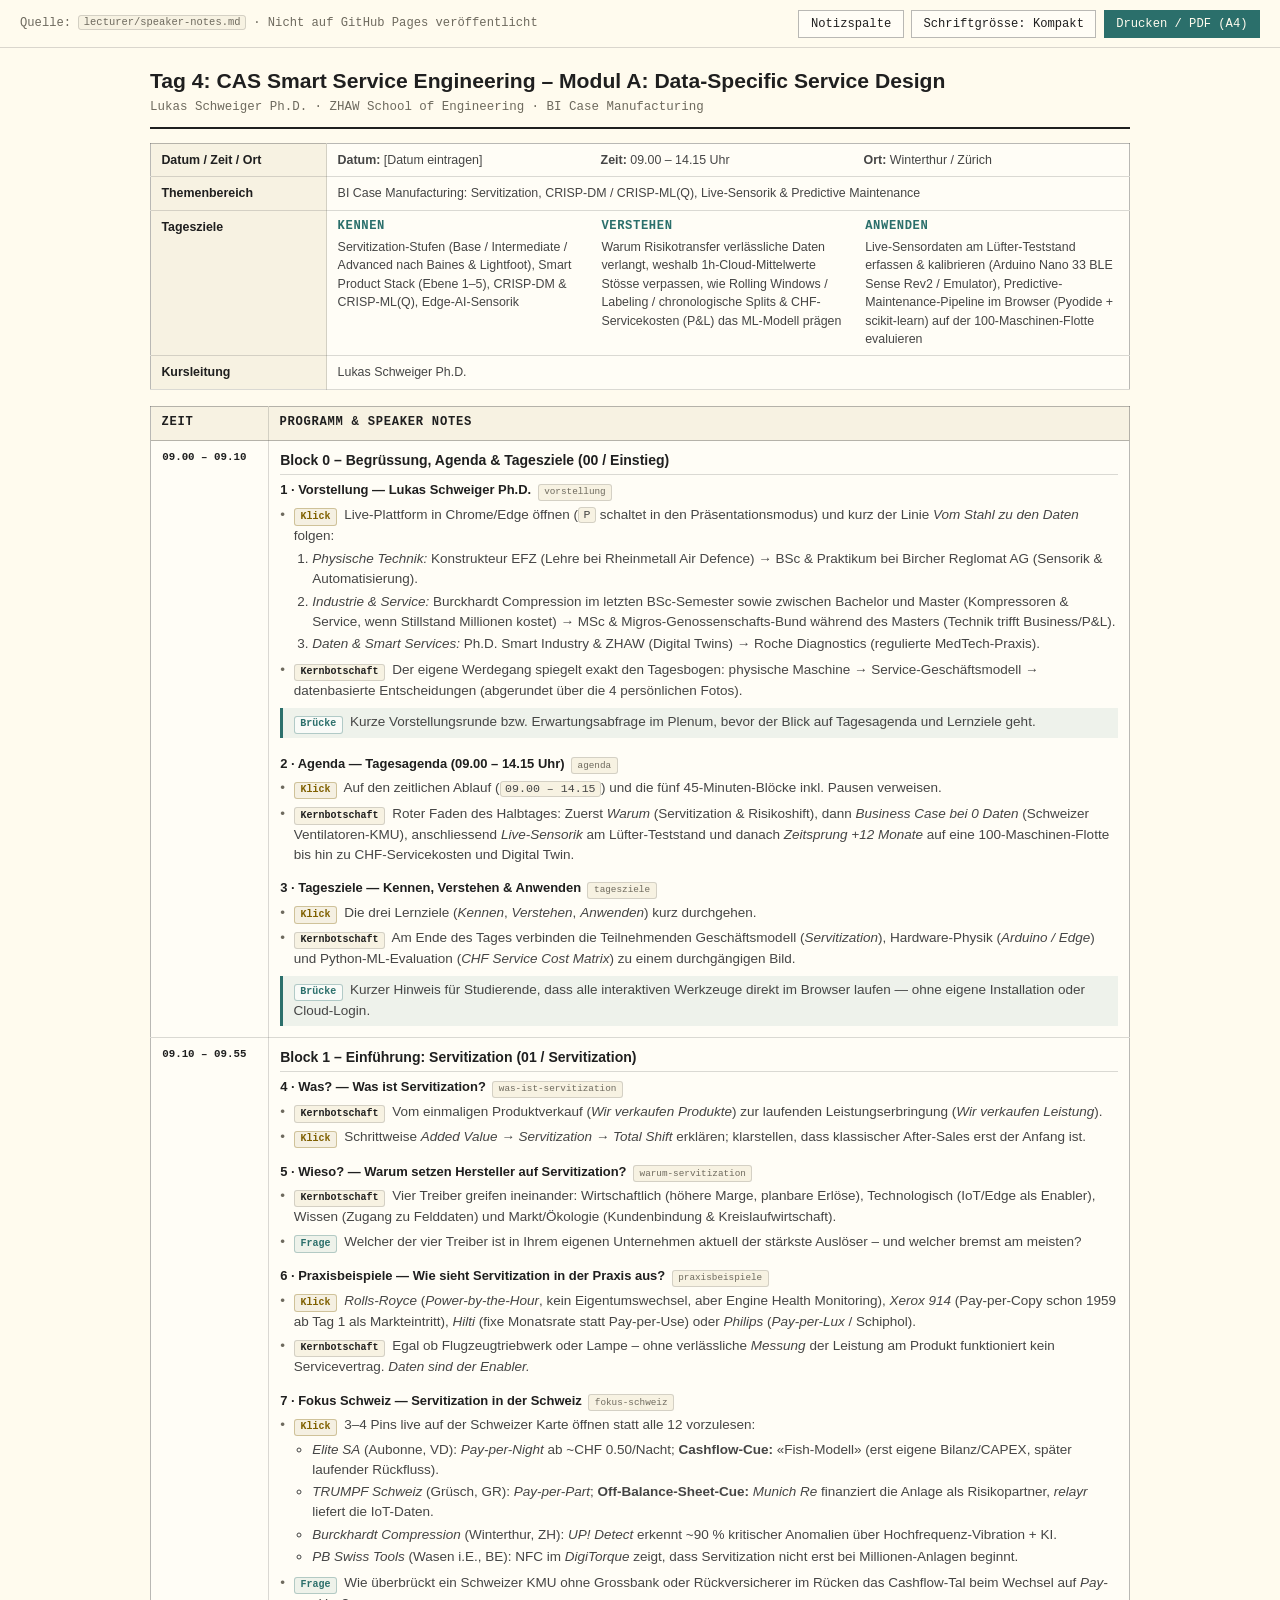
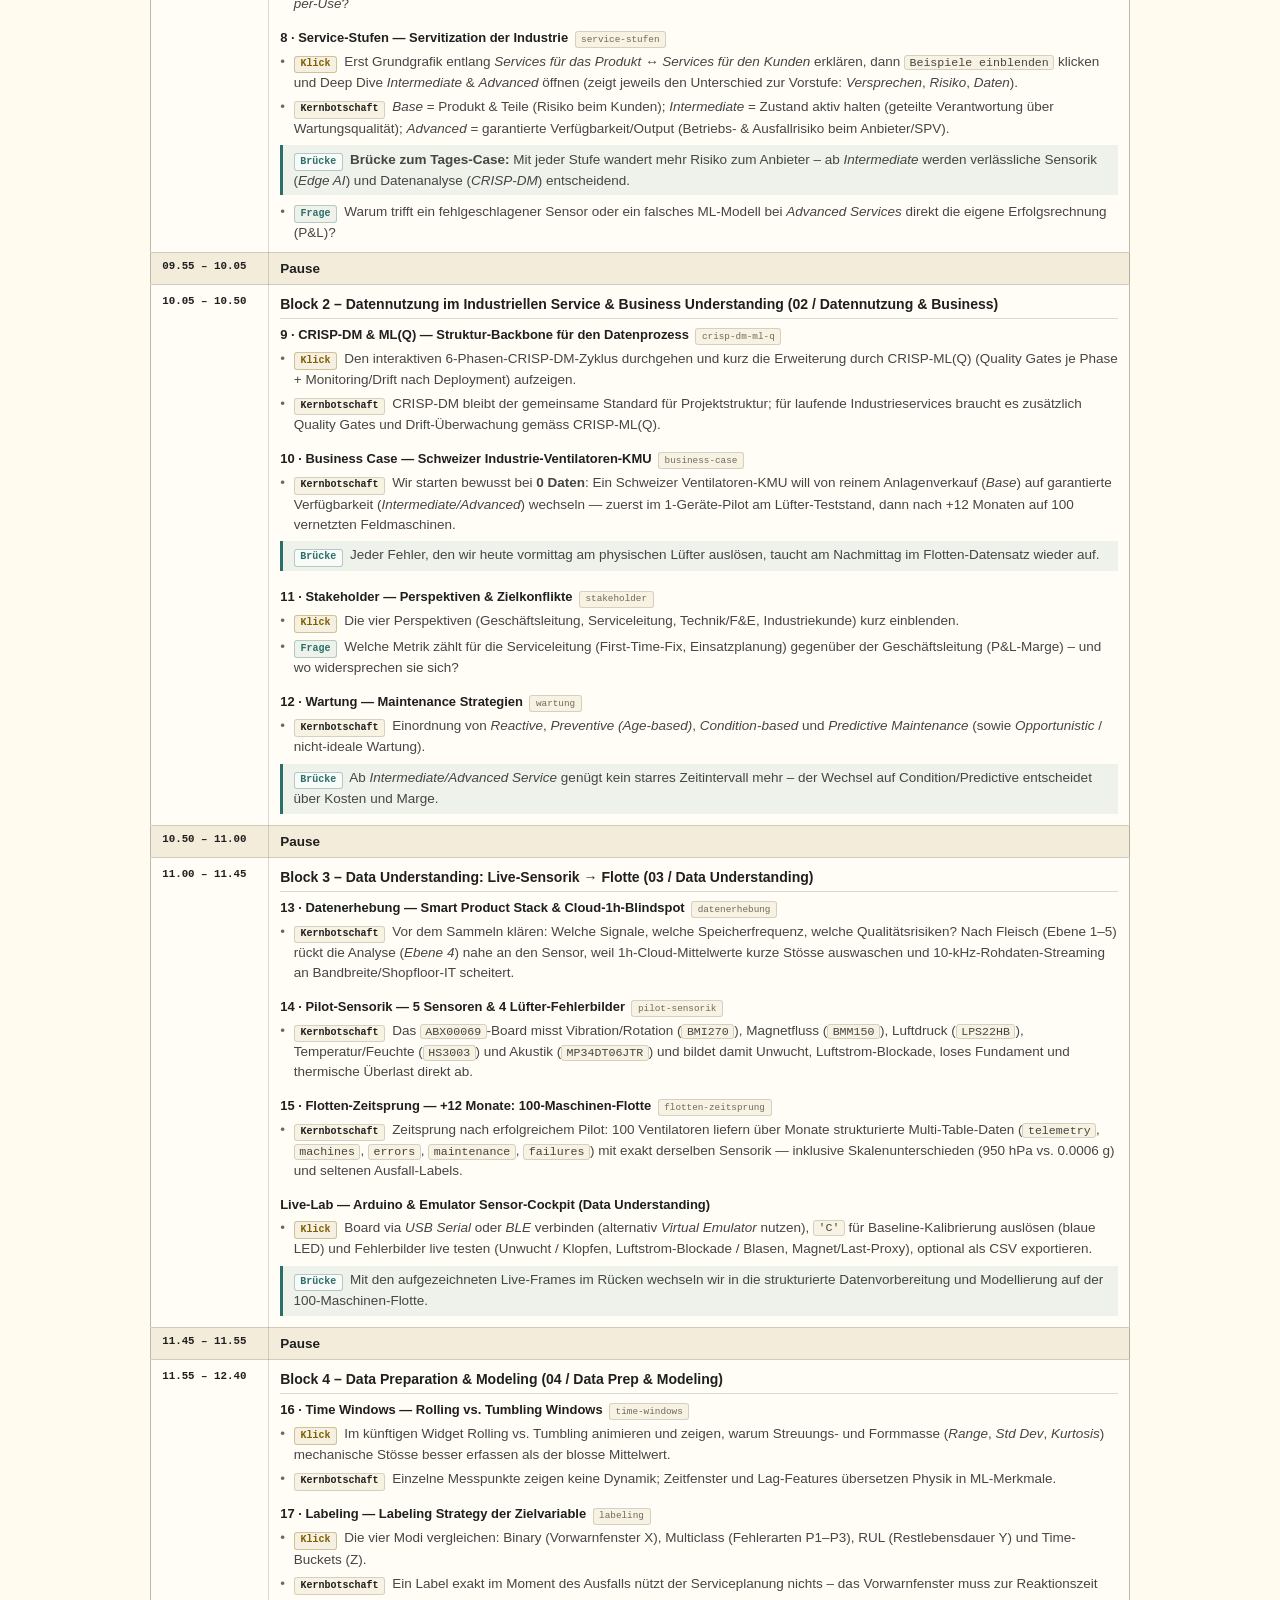
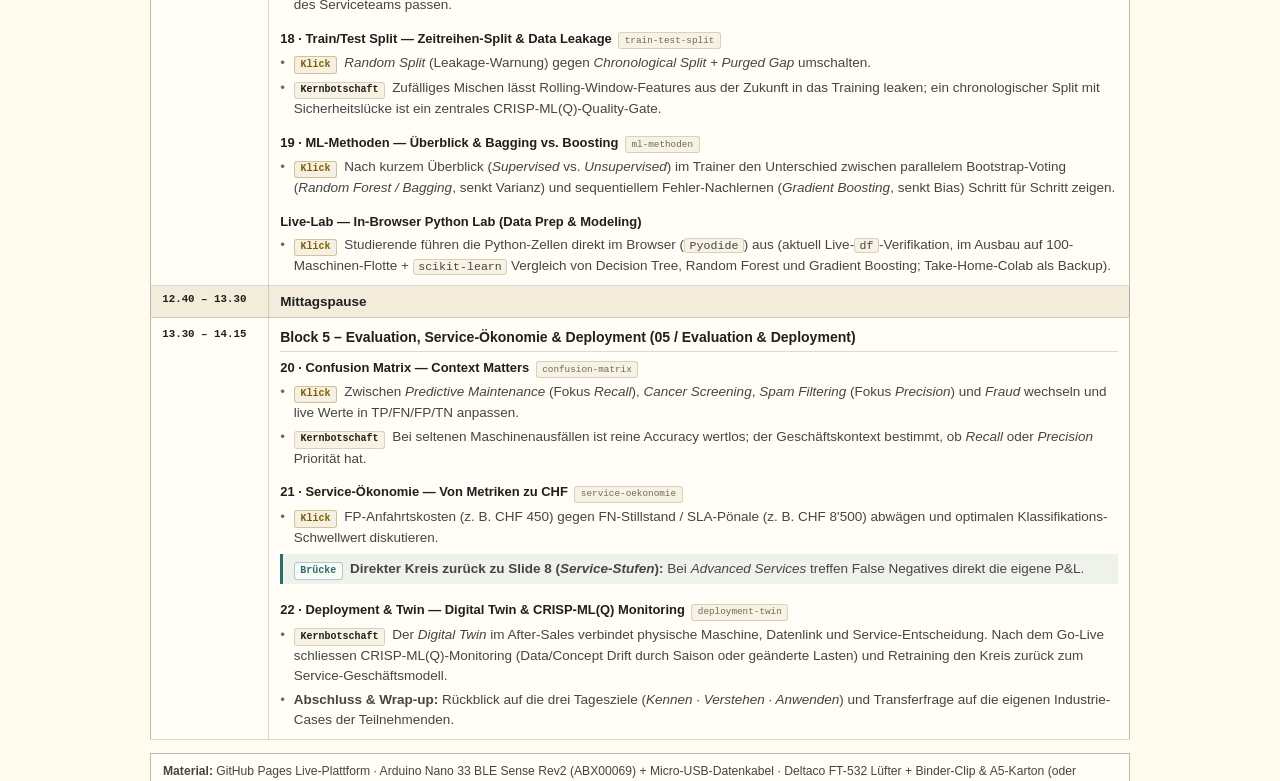
==== commit 24cd5d4a: "feat(web): finalize Vorstellung slide with real logos, pop-out portrait, and panoramic photo strip" ====
--- a/lecturer/speaker-notes.html
+++ b/lecturer/speaker-notes.html
@@ -447,7 +447,7 @@
   <main class="sheet">
     <header class="sheet-head">
       <h1>Tag 4: CAS Smart Service Engineering – Modul A: Data-Specific Service Design</h1>
-      <p class="sheet-sub">Dr. Lukas Schweiger · ZHAW School of Engineering · BI Case Manufacturing</p>
+      <p class="sheet-sub">Lukas Schweiger Ph.D. · ZHAW School of Engineering · BI Case Manufacturing</p>
     </header>
 
     <table class="meta-table" aria-label="Kursmetadaten und Tagesziele">
@@ -478,7 +478,7 @@
         </tr>
         <tr>
           <th scope="row">Kursleitung</th>
-          <td>Dr. Lukas Schweiger</td>
+          <td>Lukas Schweiger Ph.D.</td>
         </tr>
       </tbody>
     </table>
@@ -492,7 +492,7 @@
         </tr>
       </thead>
       <tbody>
-        <tr class="row-block"><td class="col-time">09.00 – 09.10</td><td class="col-program"><h3>Block 0 – Begrüssung, Agenda &amp; Tagesziele (00 / Einstieg)</h3><section class="slide-group"><h4>1 · Vorstellung — Dr. Lukas Schweiger <span class="slide-slug">vorstellung</span></h4><ul class="cue-list"><li class="cue-item cue-klick"><span class="cue-tag">Klick</span> Live-Plattform in Chrome/Edge öffnen (<code>P</code> schaltet in den Präsentationsmodus) und kurz der Linie <em>Vom Stahl zu den Daten</em> folgen:<ol class="sub-list"><li><em>Physische Technik:</em> Konstrukteur EFZ (Lehre bei Rheinmetall Air Defence) → BSc &amp; Praktikum bei Bircher Reglomat AG (Sensorik &amp; Automatisierung).</li><li><em>Industrie &amp; Service:</em> Burckhardt Compression im letzten BSc-Semester sowie zwischen Bachelor und Master (Kompressoren &amp; Service, wenn Stillstand Millionen kostet) → MSc &amp; Migros-Genossenschafts-Bund während des Masters (Technik trifft Business/P&amp;L).</li><li><em>Daten &amp; Smart Services:</em> Ph.D. Smart Industry &amp; ZHAW (Digital Twins) → Roche Diagnostics (regulierte MedTech-Praxis).</li></ol></li><li class="cue-item cue-kern"><span class="cue-tag">Kernbotschaft</span> Der eigene Werdegang spiegelt exakt den Tagesbogen: physische Maschine → Service-Geschäftsmodell → datenbasierte Entscheidungen (abgerundet über die 4 persönlichen Fotos).</li><li class="cue-item cue-bruecke"><span class="cue-tag">Brücke</span> Kurze Vorstellungsrunde bzw. Erwartungsabfrage im Plenum, bevor der Blick auf Tagesagenda und Lernziele geht.</li></ul></section><section class="slide-group"><h4>2 · Agenda — Tagesagenda (09.00 – 14.15 Uhr) <span class="slide-slug">agenda</span></h4><ul class="cue-list"><li class="cue-item cue-klick"><span class="cue-tag">Klick</span> Auf den zeitlichen Ablauf (<code>09.00 – 14.15</code>) und die fünf 45-Minuten-Blöcke inkl. Pausen verweisen.</li><li class="cue-item cue-kern"><span class="cue-tag">Kernbotschaft</span> Roter Faden des Halbtages: Zuerst <em>Warum</em> (Servitization &amp; Risikoshift), dann <em>Business Case bei 0 Daten</em> (Schweizer Ventilatoren-KMU), anschliessend <em>Live-Sensorik</em> am Lüfter-Teststand und danach <em>Zeitsprung +12 Monate</em> auf eine 100-Maschinen-Flotte bis hin zu CHF-Servicekosten und Digital Twin.</li></ul></section><section class="slide-group"><h4>3 · Tagesziele — Kennen, Verstehen &amp; Anwenden <span class="slide-slug">tagesziele</span></h4><ul class="cue-list"><li class="cue-item cue-klick"><span class="cue-tag">Klick</span> Die drei Lernziele (<em>Kennen</em>, <em>Verstehen</em>, <em>Anwenden</em>) kurz durchgehen.</li><li class="cue-item cue-kern"><span class="cue-tag">Kernbotschaft</span> Am Ende des Tages verbinden die Teilnehmenden Geschäftsmodell (<em>Servitization</em>), Hardware-Physik (<em>Arduino / Edge</em>) und Python-ML-Evaluation (<em>CHF Service Cost Matrix</em>) zu einem durchgängigen Bild.</li><li class="cue-item cue-bruecke"><span class="cue-tag">Brücke</span> Kurzer Hinweis für Studierende, dass alle interaktiven Werkzeuge direkt im Browser laufen — ohne eigene Installation oder Cloud-Login.</li></ul></section></td><td class="col-notes"><div class="notes-lines" aria-hidden="true"></div></td></tr><tr class="row-block"><td class="col-time">09.10 – 09.55</td><td class="col-program"><h3>Block 1 – Einführung: Servitization (01 / Servitization)</h3><section class="slide-group"><h4>4 · Was? — Was ist Servitization? <span class="slide-slug">was-ist-servitization</span></h4><ul class="cue-list"><li class="cue-item cue-kern"><span class="cue-tag">Kernbotschaft</span> Vom einmaligen Produktverkauf (<em>Wir verkaufen Produkte</em>) zur laufenden Leistungserbringung (<em>Wir verkaufen Leistung</em>).</li><li class="cue-item cue-klick"><span class="cue-tag">Klick</span> Schrittweise <em>Added Value → Servitization → Total Shift</em> erklären; klarstellen, dass klassischer After-Sales erst der Anfang ist.</li></ul></section><section class="slide-group"><h4>5 · Wieso? — Warum setzen Hersteller auf Servitization? <span class="slide-slug">warum-servitization</span></h4><ul class="cue-list"><li class="cue-item cue-kern"><span class="cue-tag">Kernbotschaft</span> Vier Treiber greifen ineinander: Wirtschaftlich (höhere Marge, planbare Erlöse), Technologisch (IoT/Edge als Enabler), Wissen (Zugang zu Felddaten) und Markt/Ökologie (Kundenbindung &amp; Kreislaufwirtschaft).</li><li class="cue-item cue-frage"><span class="cue-tag">Frage</span> Welcher der vier Treiber ist in Ihrem eigenen Unternehmen aktuell der stärkste Auslöser – und welcher bremst am meisten?</li></ul></section><section class="slide-group"><h4>6 · Praxisbeispiele — Wie sieht Servitization in der Praxis aus? <span class="slide-slug">praxisbeispiele</span></h4><ul class="cue-list"><li class="cue-item cue-klick"><span class="cue-tag">Klick</span> <em>Rolls-Royce</em> (<em>Power-by-the-Hour</em>, kein Eigentumswechsel, aber Engine Health Monitoring), <em>Xerox 914</em> (Pay-per-Copy schon 1959 ab Tag 1 als Markteintritt), <em>Hilti</em> (fixe Monatsrate statt Pay-per-Use) oder <em>Philips</em> (<em>Pay-per-Lux</em> / Schiphol).</li><li class="cue-item cue-kern"><span class="cue-tag">Kernbotschaft</span> Egal ob Flugzeugtriebwerk oder Lampe – ohne verlässliche <em>Messung</em> der Leistung am Produkt funktioniert kein Servicevertrag. <em>Daten sind der Enabler.</em></li></ul></section><section class="slide-group"><h4>7 · Fokus Schweiz — Servitization in der Schweiz <span class="slide-slug">fokus-schweiz</span></h4><ul class="cue-list"><li class="cue-item cue-klick"><span class="cue-tag">Klick</span> 3–4 Pins live auf der Schweizer Karte öffnen statt alle 12 vorzulesen:<ul class="sub-list"><li><em>Elite SA</em> (Aubonne, VD): <em>Pay-per-Night</em> ab ~CHF 0.50/Nacht; <strong>Cashflow-Cue:</strong> «Fish-Modell» (erst eigene Bilanz/CAPEX, später laufender Rückfluss).</li><li><em>TRUMPF Schweiz</em> (Grüsch, GR): <em>Pay-per-Part</em>; <strong>Off-Balance-Sheet-Cue:</strong> <em>Munich Re</em> finanziert die Anlage als Risikopartner, <em>relayr</em> liefert die IoT-Daten.</li><li><em>Burckhardt Compression</em> (Winterthur, ZH): <em>UP! Detect</em> erkennt ~90 % kritischer Anomalien über Hochfrequenz-Vibration + KI.</li><li><em>PB Swiss Tools</em> (Wasen i.E., BE): NFC im <em>DigiTorque</em> zeigt, dass Servitization nicht erst bei Millionen-Anlagen beginnt.</li></ul></li><li class="cue-item cue-frage"><span class="cue-tag">Frage</span> Wie überbrückt ein Schweizer KMU ohne Grossbank oder Rückversicherer im Rücken das Cashflow-Tal beim Wechsel auf <em>Pay-per-Use</em>?</li></ul></section><section class="slide-group"><h4>8 · Service-Stufen — Servitization der Industrie <span class="slide-slug">service-stufen</span></h4><ul class="cue-list"><li class="cue-item cue-klick"><span class="cue-tag">Klick</span> Erst Grundgrafik entlang <em>Services für das Produkt ↔ Services für den Kunden</em> erklären, dann <code>Beispiele einblenden</code> klicken und Deep Dive <em>Intermediate</em> &amp; <em>Advanced</em> öffnen (zeigt jeweils den Unterschied zur Vorstufe: <em>Versprechen</em>, <em>Risiko</em>, <em>Daten</em>).</li><li class="cue-item cue-kern"><span class="cue-tag">Kernbotschaft</span> <em>Base</em> = Produkt &amp; Teile (Risiko beim Kunden); <em>Intermediate</em> = Zustand aktiv halten (geteilte Verantwortung über Wartungsqualität); <em>Advanced</em> = garantierte Verfügbarkeit/Output (Betriebs- &amp; Ausfallrisiko beim Anbieter/SPV).</li><li class="cue-item cue-bruecke"><span class="cue-tag">Brücke</span> <strong>Brücke zum Tages-Case:</strong> Mit jeder Stufe wandert mehr Risiko zum Anbieter – ab <em>Intermediate</em> werden verlässliche Sensorik (<em>Edge AI</em>) und Datenanalyse (<em>CRISP-DM</em>) entscheidend.</li><li class="cue-item cue-frage"><span class="cue-tag">Frage</span> Warum trifft ein fehlgeschlagener Sensor oder ein falsches ML-Modell bei <em>Advanced Services</em> direkt die eigene Erfolgsrechnung (P&amp;L)?</li></ul></section></td><td class="col-notes"><div class="notes-lines" aria-hidden="true"></div></td></tr><tr class="row-break"><td class="col-time">09.55 – 10.05</td><td class="col-program"><strong>Pause</strong></td><td class="col-notes" aria-hidden="true"></td></tr><tr class="row-block"><td class="col-time">10.05 – 10.50</td><td class="col-program"><h3>Block 2 – Datennutzung im Industriellen Service &amp; Business Understanding (02 / Datennutzung &amp; Business)</h3><section class="slide-group"><h4>9 · CRISP-DM &amp; ML(Q) — Struktur-Backbone für den Datenprozess <span class="slide-slug">crisp-dm-ml-q</span></h4><ul class="cue-list"><li class="cue-item cue-klick"><span class="cue-tag">Klick</span> Den interaktiven 6-Phasen-CRISP-DM-Zyklus durchgehen und kurz die Erweiterung durch CRISP-ML(Q) (Quality Gates je Phase + Monitoring/Drift nach Deployment) aufzeigen.</li><li class="cue-item cue-kern"><span class="cue-tag">Kernbotschaft</span> CRISP-DM bleibt der gemeinsame Standard für Projektstruktur; für laufende Industrieservices braucht es zusätzlich Quality Gates und Drift-Überwachung gemäss CRISP-ML(Q).</li></ul></section><section class="slide-group"><h4>10 · Business Case — Schweizer Industrie-Ventilatoren-KMU <span class="slide-slug">business-case</span></h4><ul class="cue-list"><li class="cue-item cue-kern"><span class="cue-tag">Kernbotschaft</span> Wir starten bewusst bei <strong>0 Daten</strong>: Ein Schweizer Ventilatoren-KMU will von reinem Anlagenverkauf (<em>Base</em>) auf garantierte Verfügbarkeit (<em>Intermediate/Advanced</em>) wechseln — zuerst im 1-Geräte-Pilot am Lüfter-Teststand, dann nach +12 Monaten auf 100 vernetzten Feldmaschinen.</li><li class="cue-item cue-bruecke"><span class="cue-tag">Brücke</span> Jeder Fehler, den wir heute vormittag am physischen Lüfter auslösen, taucht am Nachmittag im Flotten-Datensatz wieder auf.</li></ul></section><section class="slide-group"><h4>11 · Stakeholder — Perspektiven &amp; Zielkonflikte <span class="slide-slug">stakeholder</span></h4><ul class="cue-list"><li class="cue-item cue-klick"><span class="cue-tag">Klick</span> Die vier Perspektiven (Geschäftsleitung, Serviceleitung, Technik/F&amp;E, Industriekunde) kurz einblenden.</li><li class="cue-item cue-frage"><span class="cue-tag">Frage</span> Welche Metrik zählt für die Serviceleitung (First-Time-Fix, Einsatzplanung) gegenüber der Geschäftsleitung (P&amp;L-Marge) – und wo widersprechen sie sich?</li></ul></section><section class="slide-group"><h4>12 · Wartung — Maintenance Strategien <span class="slide-slug">wartung</span></h4><ul class="cue-list"><li class="cue-item cue-kern"><span class="cue-tag">Kernbotschaft</span> Einordnung von <em>Reactive</em>, <em>Preventive (Age-based)</em>, <em>Condition-based</em> und <em>Predictive Maintenance</em> (sowie <em>Opportunistic</em> / nicht-ideale Wartung).</li><li class="cue-item cue-bruecke"><span class="cue-tag">Brücke</span> Ab <em>Intermediate/Advanced Service</em> genügt kein starres Zeitintervall mehr – der Wechsel auf Condition/Predictive entscheidet über Kosten und Marge.</li></ul></section></td><td class="col-notes"><div class="notes-lines" aria-hidden="true"></div></td></tr><tr class="row-break"><td class="col-time">10.50 – 11.00</td><td class="col-program"><strong>Pause</strong></td><td class="col-notes" aria-hidden="true"></td></tr><tr class="row-block"><td class="col-time">11.00 – 11.45</td><td class="col-program"><h3>Block 3 – Data Understanding: Live-Sensorik → Flotte (03 / Data Understanding)</h3><section class="slide-group"><h4>13 · Datenerhebung — Smart Product Stack &amp; Cloud-1h-Blindspot <span class="slide-slug">datenerhebung</span></h4><ul class="cue-list"><li class="cue-item cue-kern"><span class="cue-tag">Kernbotschaft</span> Vor dem Sammeln klären: Welche Signale, welche Speicherfrequenz, welche Qualitätsrisiken? Nach Fleisch (Ebene 1–5) rückt die Analyse (<em>Ebene 4</em>) nahe an den Sensor, weil 1h-Cloud-Mittelwerte kurze Stösse auswaschen und 10-kHz-Rohdaten-Streaming an Bandbreite/Shopfloor-IT scheitert.</li></ul></section><section class="slide-group"><h4>14 · Pilot-Sensorik — 5 Sensoren &amp; 4 Lüfter-Fehlerbilder <span class="slide-slug">pilot-sensorik</span></h4><ul class="cue-list"><li class="cue-item cue-kern"><span class="cue-tag">Kernbotschaft</span> Das <code>ABX00069</code>-Board misst Vibration/Rotation (<code>BMI270</code>), Magnetfluss (<code>BMM150</code>), Luftdruck (<code>LPS22HB</code>), Temperatur/Feuchte (<code>HS3003</code>) und Akustik (<code>MP34DT06JTR</code>) und bildet damit Unwucht, Luftstrom-Blockade, loses Fundament und thermische Überlast direkt ab.</li></ul></section><section class="slide-group"><h4>15 · Flotten-Zeitsprung — +12 Monate: 100-Maschinen-Flotte <span class="slide-slug">flotten-zeitsprung</span></h4><ul class="cue-list"><li class="cue-item cue-kern"><span class="cue-tag">Kernbotschaft</span> Zeitsprung nach erfolgreichem Pilot: 100 Ventilatoren liefern über Monate strukturierte Multi-Table-Daten (<code>telemetry</code>, <code>machines</code>, <code>errors</code>, <code>maintenance</code>, <code>failures</code>) mit exakt derselben Sensorik — inklusive Skalenunterschieden (950 hPa vs. 0.0006 g) und seltenen Ausfall-Labels.</li></ul></section><section class="slide-group"><h4>Live-Lab — Arduino &amp; Emulator Sensor-Cockpit (Data Understanding)</h4><ul class="cue-list"><li class="cue-item cue-klick"><span class="cue-tag">Klick</span> Board via <em>USB Serial</em> oder <em>BLE</em> verbinden (alternativ <em>Virtual Emulator</em> nutzen), <code>&#x27;C&#x27;</code> für Baseline-Kalibrierung auslösen (blaue LED) und Fehlerbilder live testen (Unwucht / Klopfen, Luftstrom-Blockade / Blasen, Magnet/Last-Proxy), optional als CSV exportieren.</li><li class="cue-item cue-bruecke"><span class="cue-tag">Brücke</span> Mit den aufgezeichneten Live-Frames im Rücken wechseln wir in die strukturierte Datenvorbereitung und Modellierung auf der 100-Maschinen-Flotte.</li></ul></section></td><td class="col-notes"><div class="notes-lines" aria-hidden="true"></div></td></tr><tr class="row-break"><td class="col-time">11.45 – 11.55</td><td class="col-program"><strong>Pause</strong></td><td class="col-notes" aria-hidden="true"></td></tr><tr class="row-block"><td class="col-time">11.55 – 12.40</td><td class="col-program"><h3>Block 4 – Data Preparation &amp; Modeling (04 / Data Prep &amp; Modeling)</h3><section class="slide-group"><h4>16 · Time Windows — Rolling vs. Tumbling Windows <span class="slide-slug">time-windows</span></h4><ul class="cue-list"><li class="cue-item cue-klick"><span class="cue-tag">Klick</span> Im künftigen Widget Rolling vs. Tumbling animieren und zeigen, warum Streuungs- und Formmasse (<em>Range</em>, <em>Std Dev</em>, <em>Kurtosis</em>) mechanische Stösse besser erfassen als der blosse Mittelwert.</li><li class="cue-item cue-kern"><span class="cue-tag">Kernbotschaft</span> Einzelne Messpunkte zeigen keine Dynamik; Zeitfenster und Lag-Features übersetzen Physik in ML-Merkmale.</li></ul></section><section class="slide-group"><h4>17 · Labeling — Labeling Strategy der Zielvariable <span class="slide-slug">labeling</span></h4><ul class="cue-list"><li class="cue-item cue-klick"><span class="cue-tag">Klick</span> Die vier Modi vergleichen: Binary (Vorwarnfenster X), Multiclass (Fehlerarten P1–P3), RUL (Restlebensdauer Y) und Time-Buckets (Z).</li><li class="cue-item cue-kern"><span class="cue-tag">Kernbotschaft</span> Ein Label exakt im Moment des Ausfalls nützt der Serviceplanung nichts – das Vorwarnfenster muss zur Reaktionszeit des Serviceteams passen.</li></ul></section><section class="slide-group"><h4>18 · Train/Test Split — Zeitreihen-Split &amp; Data Leakage <span class="slide-slug">train-test-split</span></h4><ul class="cue-list"><li class="cue-item cue-klick"><span class="cue-tag">Klick</span> <em>Random Split</em> (Leakage-Warnung) gegen <em>Chronological Split + Purged Gap</em> umschalten.</li><li class="cue-item cue-kern"><span class="cue-tag">Kernbotschaft</span> Zufälliges Mischen lässt Rolling-Window-Features aus der Zukunft in das Training leaken; ein chronologischer Split mit Sicherheitslücke ist ein zentrales CRISP-ML(Q)-Quality-Gate.</li></ul></section><section class="slide-group"><h4>19 · ML-Methoden — Überblick &amp; Bagging vs. Boosting <span class="slide-slug">ml-methoden</span></h4><ul class="cue-list"><li class="cue-item cue-klick"><span class="cue-tag">Klick</span> Nach kurzem Überblick (<em>Supervised</em> vs. <em>Unsupervised</em>) im Trainer den Unterschied zwischen parallelem Bootstrap-Voting (<em>Random Forest / Bagging</em>, senkt Varianz) und sequentiellem Fehler-Nachlernen (<em>Gradient Boosting</em>, senkt Bias) Schritt für Schritt zeigen.</li></ul></section><section class="slide-group"><h4>Live-Lab — In-Browser Python Lab (Data Prep &amp; Modeling)</h4><ul class="cue-list"><li class="cue-item cue-klick"><span class="cue-tag">Klick</span> Studierende führen die Python-Zellen direkt im Browser (<code>Pyodide</code>) aus (aktuell Live-<code>df</code>-Verifikation, im Ausbau auf 100-Maschinen-Flotte + <code>scikit-learn</code> Vergleich von Decision Tree, Random Forest und Gradient Boosting; Take-Home-Colab als Backup).</li></ul></section></td><td class="col-notes"><div class="notes-lines" aria-hidden="true"></div></td></tr><tr class="row-break"><td class="col-time">12.40 – 13.30</td><td class="col-program"><strong>Mittagspause</strong></td><td class="col-notes" aria-hidden="true"></td></tr><tr class="row-block"><td class="col-time">13.30 – 14.15</td><td class="col-program"><h3>Block 5 – Evaluation, Service-Ökonomie &amp; Deployment (05 / Evaluation &amp; Deployment)</h3><section class="slide-group"><h4>20 · Confusion Matrix — Context Matters <span class="slide-slug">confusion-matrix</span></h4><ul class="cue-list"><li class="cue-item cue-klick"><span class="cue-tag">Klick</span> Zwischen <em>Predictive Maintenance</em> (Fokus <em>Recall</em>), <em>Cancer Screening</em>, <em>Spam Filtering</em> (Fokus <em>Precision</em>) und <em>Fraud</em> wechseln und live Werte in TP/FN/FP/TN anpassen.</li><li class="cue-item cue-kern"><span class="cue-tag">Kernbotschaft</span> Bei seltenen Maschinenausfällen ist reine Accuracy wertlos; der Geschäftskontext bestimmt, ob <em>Recall</em> oder <em>Precision</em> Priorität hat.</li></ul></section><section class="slide-group"><h4>21 · Service-Ökonomie — Von Metriken zu CHF <span class="slide-slug">service-oekonomie</span></h4><ul class="cue-list"><li class="cue-item cue-klick"><span class="cue-tag">Klick</span> FP-Anfahrtskosten (z. B. CHF 450) gegen FN-Stillstand / SLA-Pönale (z. B. CHF 8&#x27;500) abwägen und optimalen Klassifikations-Schwellwert diskutieren.</li><li class="cue-item cue-bruecke"><span class="cue-tag">Brücke</span> <strong>Direkter Kreis zurück zu Slide 8 (<em>Service-Stufen</em>):</strong> Bei <em>Advanced Services</em> treffen False Negatives direkt die eigene P&amp;L.</li></ul></section><section class="slide-group"><h4>22 · Deployment &amp; Twin — Digital Twin &amp; CRISP-ML(Q) Monitoring <span class="slide-slug">deployment-twin</span></h4><ul class="cue-list"><li class="cue-item cue-kern"><span class="cue-tag">Kernbotschaft</span> Der <em>Digital Twin</em> im After-Sales verbindet physische Maschine, Datenlink und Service-Entscheidung. Nach dem Go-Live schliessen CRISP-ML(Q)-Monitoring (Data/Concept Drift durch Saison oder geänderte Lasten) und Retraining den Kreis zurück zum Service-Geschäftsmodell.</li><li><strong>Abschluss &amp; Wrap-up:</strong> Rückblick auf die drei Tagesziele (<em>Kennen · Verstehen · Anwenden</em>) und Transferfrage auf die eigenen Industrie-Cases der Teilnehmenden.</li></ul></section></td><td class="col-notes"><div class="notes-lines" aria-hidden="true"></div></td></tr>
+        <tr class="row-block"><td class="col-time">09.00 – 09.10</td><td class="col-program"><h3>Block 0 – Begrüssung, Agenda &amp; Tagesziele (00 / Einstieg)</h3><section class="slide-group"><h4>1 · Vorstellung — Lukas Schweiger Ph.D. <span class="slide-slug">vorstellung</span></h4><ul class="cue-list"><li class="cue-item cue-klick"><span class="cue-tag">Klick</span> Live-Plattform in Chrome/Edge öffnen (<code>P</code> schaltet in den Präsentationsmodus) und kurz der Linie <em>Vom Stahl zu den Daten</em> folgen:<ol class="sub-list"><li><em>Physische Technik:</em> Konstrukteur EFZ (Lehre bei Rheinmetall Air Defence) → BSc &amp; Praktikum bei Bircher Reglomat AG (Sensorik &amp; Automatisierung).</li><li><em>Industrie &amp; Service:</em> Burckhardt Compression im letzten BSc-Semester sowie zwischen Bachelor und Master (Kompressoren &amp; Service, wenn Stillstand Millionen kostet) → MSc &amp; Migros-Genossenschafts-Bund während des Masters (Technik trifft Business/P&amp;L).</li><li><em>Daten &amp; Smart Services:</em> Ph.D. Smart Industry &amp; ZHAW (Digital Twins) → Roche Diagnostics (regulierte MedTech-Praxis).</li></ol></li><li class="cue-item cue-kern"><span class="cue-tag">Kernbotschaft</span> Der eigene Werdegang spiegelt exakt den Tagesbogen: physische Maschine → Service-Geschäftsmodell → datenbasierte Entscheidungen (abgerundet über die 4 persönlichen Fotos).</li><li class="cue-item cue-bruecke"><span class="cue-tag">Brücke</span> Kurze Vorstellungsrunde bzw. Erwartungsabfrage im Plenum, bevor der Blick auf Tagesagenda und Lernziele geht.</li></ul></section><section class="slide-group"><h4>2 · Agenda — Tagesagenda (09.00 – 14.15 Uhr) <span class="slide-slug">agenda</span></h4><ul class="cue-list"><li class="cue-item cue-klick"><span class="cue-tag">Klick</span> Auf den zeitlichen Ablauf (<code>09.00 – 14.15</code>) und die fünf 45-Minuten-Blöcke inkl. Pausen verweisen.</li><li class="cue-item cue-kern"><span class="cue-tag">Kernbotschaft</span> Roter Faden des Halbtages: Zuerst <em>Warum</em> (Servitization &amp; Risikoshift), dann <em>Business Case bei 0 Daten</em> (Schweizer Ventilatoren-KMU), anschliessend <em>Live-Sensorik</em> am Lüfter-Teststand und danach <em>Zeitsprung +12 Monate</em> auf eine 100-Maschinen-Flotte bis hin zu CHF-Servicekosten und Digital Twin.</li></ul></section><section class="slide-group"><h4>3 · Tagesziele — Kennen, Verstehen &amp; Anwenden <span class="slide-slug">tagesziele</span></h4><ul class="cue-list"><li class="cue-item cue-klick"><span class="cue-tag">Klick</span> Die drei Lernziele (<em>Kennen</em>, <em>Verstehen</em>, <em>Anwenden</em>) kurz durchgehen.</li><li class="cue-item cue-kern"><span class="cue-tag">Kernbotschaft</span> Am Ende des Tages verbinden die Teilnehmenden Geschäftsmodell (<em>Servitization</em>), Hardware-Physik (<em>Arduino / Edge</em>) und Python-ML-Evaluation (<em>CHF Service Cost Matrix</em>) zu einem durchgängigen Bild.</li><li class="cue-item cue-bruecke"><span class="cue-tag">Brücke</span> Kurzer Hinweis für Studierende, dass alle interaktiven Werkzeuge direkt im Browser laufen — ohne eigene Installation oder Cloud-Login.</li></ul></section></td><td class="col-notes"><div class="notes-lines" aria-hidden="true"></div></td></tr><tr class="row-block"><td class="col-time">09.10 – 09.55</td><td class="col-program"><h3>Block 1 – Einführung: Servitization (01 / Servitization)</h3><section class="slide-group"><h4>4 · Was? — Was ist Servitization? <span class="slide-slug">was-ist-servitization</span></h4><ul class="cue-list"><li class="cue-item cue-kern"><span class="cue-tag">Kernbotschaft</span> Vom einmaligen Produktverkauf (<em>Wir verkaufen Produkte</em>) zur laufenden Leistungserbringung (<em>Wir verkaufen Leistung</em>).</li><li class="cue-item cue-klick"><span class="cue-tag">Klick</span> Schrittweise <em>Added Value → Servitization → Total Shift</em> erklären; klarstellen, dass klassischer After-Sales erst der Anfang ist.</li></ul></section><section class="slide-group"><h4>5 · Wieso? — Warum setzen Hersteller auf Servitization? <span class="slide-slug">warum-servitization</span></h4><ul class="cue-list"><li class="cue-item cue-kern"><span class="cue-tag">Kernbotschaft</span> Vier Treiber greifen ineinander: Wirtschaftlich (höhere Marge, planbare Erlöse), Technologisch (IoT/Edge als Enabler), Wissen (Zugang zu Felddaten) und Markt/Ökologie (Kundenbindung &amp; Kreislaufwirtschaft).</li><li class="cue-item cue-frage"><span class="cue-tag">Frage</span> Welcher der vier Treiber ist in Ihrem eigenen Unternehmen aktuell der stärkste Auslöser – und welcher bremst am meisten?</li></ul></section><section class="slide-group"><h4>6 · Praxisbeispiele — Wie sieht Servitization in der Praxis aus? <span class="slide-slug">praxisbeispiele</span></h4><ul class="cue-list"><li class="cue-item cue-klick"><span class="cue-tag">Klick</span> <em>Rolls-Royce</em> (<em>Power-by-the-Hour</em>, kein Eigentumswechsel, aber Engine Health Monitoring), <em>Xerox 914</em> (Pay-per-Copy schon 1959 ab Tag 1 als Markteintritt), <em>Hilti</em> (fixe Monatsrate statt Pay-per-Use) oder <em>Philips</em> (<em>Pay-per-Lux</em> / Schiphol).</li><li class="cue-item cue-kern"><span class="cue-tag">Kernbotschaft</span> Egal ob Flugzeugtriebwerk oder Lampe – ohne verlässliche <em>Messung</em> der Leistung am Produkt funktioniert kein Servicevertrag. <em>Daten sind der Enabler.</em></li></ul></section><section class="slide-group"><h4>7 · Fokus Schweiz — Servitization in der Schweiz <span class="slide-slug">fokus-schweiz</span></h4><ul class="cue-list"><li class="cue-item cue-klick"><span class="cue-tag">Klick</span> 3–4 Pins live auf der Schweizer Karte öffnen statt alle 12 vorzulesen:<ul class="sub-list"><li><em>Elite SA</em> (Aubonne, VD): <em>Pay-per-Night</em> ab ~CHF 0.50/Nacht; <strong>Cashflow-Cue:</strong> «Fish-Modell» (erst eigene Bilanz/CAPEX, später laufender Rückfluss).</li><li><em>TRUMPF Schweiz</em> (Grüsch, GR): <em>Pay-per-Part</em>; <strong>Off-Balance-Sheet-Cue:</strong> <em>Munich Re</em> finanziert die Anlage als Risikopartner, <em>relayr</em> liefert die IoT-Daten.</li><li><em>Burckhardt Compression</em> (Winterthur, ZH): <em>UP! Detect</em> erkennt ~90 % kritischer Anomalien über Hochfrequenz-Vibration + KI.</li><li><em>PB Swiss Tools</em> (Wasen i.E., BE): NFC im <em>DigiTorque</em> zeigt, dass Servitization nicht erst bei Millionen-Anlagen beginnt.</li></ul></li><li class="cue-item cue-frage"><span class="cue-tag">Frage</span> Wie überbrückt ein Schweizer KMU ohne Grossbank oder Rückversicherer im Rücken das Cashflow-Tal beim Wechsel auf <em>Pay-per-Use</em>?</li></ul></section><section class="slide-group"><h4>8 · Service-Stufen — Servitization der Industrie <span class="slide-slug">service-stufen</span></h4><ul class="cue-list"><li class="cue-item cue-klick"><span class="cue-tag">Klick</span> Erst Grundgrafik entlang <em>Services für das Produkt ↔ Services für den Kunden</em> erklären, dann <code>Beispiele einblenden</code> klicken und Deep Dive <em>Intermediate</em> &amp; <em>Advanced</em> öffnen (zeigt jeweils den Unterschied zur Vorstufe: <em>Versprechen</em>, <em>Risiko</em>, <em>Daten</em>).</li><li class="cue-item cue-kern"><span class="cue-tag">Kernbotschaft</span> <em>Base</em> = Produkt &amp; Teile (Risiko beim Kunden); <em>Intermediate</em> = Zustand aktiv halten (geteilte Verantwortung über Wartungsqualität); <em>Advanced</em> = garantierte Verfügbarkeit/Output (Betriebs- &amp; Ausfallrisiko beim Anbieter/SPV).</li><li class="cue-item cue-bruecke"><span class="cue-tag">Brücke</span> <strong>Brücke zum Tages-Case:</strong> Mit jeder Stufe wandert mehr Risiko zum Anbieter – ab <em>Intermediate</em> werden verlässliche Sensorik (<em>Edge AI</em>) und Datenanalyse (<em>CRISP-DM</em>) entscheidend.</li><li class="cue-item cue-frage"><span class="cue-tag">Frage</span> Warum trifft ein fehlgeschlagener Sensor oder ein falsches ML-Modell bei <em>Advanced Services</em> direkt die eigene Erfolgsrechnung (P&amp;L)?</li></ul></section></td><td class="col-notes"><div class="notes-lines" aria-hidden="true"></div></td></tr><tr class="row-break"><td class="col-time">09.55 – 10.05</td><td class="col-program"><strong>Pause</strong></td><td class="col-notes" aria-hidden="true"></td></tr><tr class="row-block"><td class="col-time">10.05 – 10.50</td><td class="col-program"><h3>Block 2 – Datennutzung im Industriellen Service &amp; Business Understanding (02 / Datennutzung &amp; Business)</h3><section class="slide-group"><h4>9 · CRISP-DM &amp; ML(Q) — Struktur-Backbone für den Datenprozess <span class="slide-slug">crisp-dm-ml-q</span></h4><ul class="cue-list"><li class="cue-item cue-klick"><span class="cue-tag">Klick</span> Den interaktiven 6-Phasen-CRISP-DM-Zyklus durchgehen und kurz die Erweiterung durch CRISP-ML(Q) (Quality Gates je Phase + Monitoring/Drift nach Deployment) aufzeigen.</li><li class="cue-item cue-kern"><span class="cue-tag">Kernbotschaft</span> CRISP-DM bleibt der gemeinsame Standard für Projektstruktur; für laufende Industrieservices braucht es zusätzlich Quality Gates und Drift-Überwachung gemäss CRISP-ML(Q).</li></ul></section><section class="slide-group"><h4>10 · Business Case — Schweizer Industrie-Ventilatoren-KMU <span class="slide-slug">business-case</span></h4><ul class="cue-list"><li class="cue-item cue-kern"><span class="cue-tag">Kernbotschaft</span> Wir starten bewusst bei <strong>0 Daten</strong>: Ein Schweizer Ventilatoren-KMU will von reinem Anlagenverkauf (<em>Base</em>) auf garantierte Verfügbarkeit (<em>Intermediate/Advanced</em>) wechseln — zuerst im 1-Geräte-Pilot am Lüfter-Teststand, dann nach +12 Monaten auf 100 vernetzten Feldmaschinen.</li><li class="cue-item cue-bruecke"><span class="cue-tag">Brücke</span> Jeder Fehler, den wir heute vormittag am physischen Lüfter auslösen, taucht am Nachmittag im Flotten-Datensatz wieder auf.</li></ul></section><section class="slide-group"><h4>11 · Stakeholder — Perspektiven &amp; Zielkonflikte <span class="slide-slug">stakeholder</span></h4><ul class="cue-list"><li class="cue-item cue-klick"><span class="cue-tag">Klick</span> Die vier Perspektiven (Geschäftsleitung, Serviceleitung, Technik/F&amp;E, Industriekunde) kurz einblenden.</li><li class="cue-item cue-frage"><span class="cue-tag">Frage</span> Welche Metrik zählt für die Serviceleitung (First-Time-Fix, Einsatzplanung) gegenüber der Geschäftsleitung (P&amp;L-Marge) – und wo widersprechen sie sich?</li></ul></section><section class="slide-group"><h4>12 · Wartung — Maintenance Strategien <span class="slide-slug">wartung</span></h4><ul class="cue-list"><li class="cue-item cue-kern"><span class="cue-tag">Kernbotschaft</span> Einordnung von <em>Reactive</em>, <em>Preventive (Age-based)</em>, <em>Condition-based</em> und <em>Predictive Maintenance</em> (sowie <em>Opportunistic</em> / nicht-ideale Wartung).</li><li class="cue-item cue-bruecke"><span class="cue-tag">Brücke</span> Ab <em>Intermediate/Advanced Service</em> genügt kein starres Zeitintervall mehr – der Wechsel auf Condition/Predictive entscheidet über Kosten und Marge.</li></ul></section></td><td class="col-notes"><div class="notes-lines" aria-hidden="true"></div></td></tr><tr class="row-break"><td class="col-time">10.50 – 11.00</td><td class="col-program"><strong>Pause</strong></td><td class="col-notes" aria-hidden="true"></td></tr><tr class="row-block"><td class="col-time">11.00 – 11.45</td><td class="col-program"><h3>Block 3 – Data Understanding: Live-Sensorik → Flotte (03 / Data Understanding)</h3><section class="slide-group"><h4>13 · Datenerhebung — Smart Product Stack &amp; Cloud-1h-Blindspot <span class="slide-slug">datenerhebung</span></h4><ul class="cue-list"><li class="cue-item cue-kern"><span class="cue-tag">Kernbotschaft</span> Vor dem Sammeln klären: Welche Signale, welche Speicherfrequenz, welche Qualitätsrisiken? Nach Fleisch (Ebene 1–5) rückt die Analyse (<em>Ebene 4</em>) nahe an den Sensor, weil 1h-Cloud-Mittelwerte kurze Stösse auswaschen und 10-kHz-Rohdaten-Streaming an Bandbreite/Shopfloor-IT scheitert.</li></ul></section><section class="slide-group"><h4>14 · Pilot-Sensorik — 5 Sensoren &amp; 4 Lüfter-Fehlerbilder <span class="slide-slug">pilot-sensorik</span></h4><ul class="cue-list"><li class="cue-item cue-kern"><span class="cue-tag">Kernbotschaft</span> Das <code>ABX00069</code>-Board misst Vibration/Rotation (<code>BMI270</code>), Magnetfluss (<code>BMM150</code>), Luftdruck (<code>LPS22HB</code>), Temperatur/Feuchte (<code>HS3003</code>) und Akustik (<code>MP34DT06JTR</code>) und bildet damit Unwucht, Luftstrom-Blockade, loses Fundament und thermische Überlast direkt ab.</li></ul></section><section class="slide-group"><h4>15 · Flotten-Zeitsprung — +12 Monate: 100-Maschinen-Flotte <span class="slide-slug">flotten-zeitsprung</span></h4><ul class="cue-list"><li class="cue-item cue-kern"><span class="cue-tag">Kernbotschaft</span> Zeitsprung nach erfolgreichem Pilot: 100 Ventilatoren liefern über Monate strukturierte Multi-Table-Daten (<code>telemetry</code>, <code>machines</code>, <code>errors</code>, <code>maintenance</code>, <code>failures</code>) mit exakt derselben Sensorik — inklusive Skalenunterschieden (950 hPa vs. 0.0006 g) und seltenen Ausfall-Labels.</li></ul></section><section class="slide-group"><h4>Live-Lab — Arduino &amp; Emulator Sensor-Cockpit (Data Understanding)</h4><ul class="cue-list"><li class="cue-item cue-klick"><span class="cue-tag">Klick</span> Board via <em>USB Serial</em> oder <em>BLE</em> verbinden (alternativ <em>Virtual Emulator</em> nutzen), <code>&#x27;C&#x27;</code> für Baseline-Kalibrierung auslösen (blaue LED) und Fehlerbilder live testen (Unwucht / Klopfen, Luftstrom-Blockade / Blasen, Magnet/Last-Proxy), optional als CSV exportieren.</li><li class="cue-item cue-bruecke"><span class="cue-tag">Brücke</span> Mit den aufgezeichneten Live-Frames im Rücken wechseln wir in die strukturierte Datenvorbereitung und Modellierung auf der 100-Maschinen-Flotte.</li></ul></section></td><td class="col-notes"><div class="notes-lines" aria-hidden="true"></div></td></tr><tr class="row-break"><td class="col-time">11.45 – 11.55</td><td class="col-program"><strong>Pause</strong></td><td class="col-notes" aria-hidden="true"></td></tr><tr class="row-block"><td class="col-time">11.55 – 12.40</td><td class="col-program"><h3>Block 4 – Data Preparation &amp; Modeling (04 / Data Prep &amp; Modeling)</h3><section class="slide-group"><h4>16 · Time Windows — Rolling vs. Tumbling Windows <span class="slide-slug">time-windows</span></h4><ul class="cue-list"><li class="cue-item cue-klick"><span class="cue-tag">Klick</span> Im künftigen Widget Rolling vs. Tumbling animieren und zeigen, warum Streuungs- und Formmasse (<em>Range</em>, <em>Std Dev</em>, <em>Kurtosis</em>) mechanische Stösse besser erfassen als der blosse Mittelwert.</li><li class="cue-item cue-kern"><span class="cue-tag">Kernbotschaft</span> Einzelne Messpunkte zeigen keine Dynamik; Zeitfenster und Lag-Features übersetzen Physik in ML-Merkmale.</li></ul></section><section class="slide-group"><h4>17 · Labeling — Labeling Strategy der Zielvariable <span class="slide-slug">labeling</span></h4><ul class="cue-list"><li class="cue-item cue-klick"><span class="cue-tag">Klick</span> Die vier Modi vergleichen: Binary (Vorwarnfenster X), Multiclass (Fehlerarten P1–P3), RUL (Restlebensdauer Y) und Time-Buckets (Z).</li><li class="cue-item cue-kern"><span class="cue-tag">Kernbotschaft</span> Ein Label exakt im Moment des Ausfalls nützt der Serviceplanung nichts – das Vorwarnfenster muss zur Reaktionszeit des Serviceteams passen.</li></ul></section><section class="slide-group"><h4>18 · Train/Test Split — Zeitreihen-Split &amp; Data Leakage <span class="slide-slug">train-test-split</span></h4><ul class="cue-list"><li class="cue-item cue-klick"><span class="cue-tag">Klick</span> <em>Random Split</em> (Leakage-Warnung) gegen <em>Chronological Split + Purged Gap</em> umschalten.</li><li class="cue-item cue-kern"><span class="cue-tag">Kernbotschaft</span> Zufälliges Mischen lässt Rolling-Window-Features aus der Zukunft in das Training leaken; ein chronologischer Split mit Sicherheitslücke ist ein zentrales CRISP-ML(Q)-Quality-Gate.</li></ul></section><section class="slide-group"><h4>19 · ML-Methoden — Überblick &amp; Bagging vs. Boosting <span class="slide-slug">ml-methoden</span></h4><ul class="cue-list"><li class="cue-item cue-klick"><span class="cue-tag">Klick</span> Nach kurzem Überblick (<em>Supervised</em> vs. <em>Unsupervised</em>) im Trainer den Unterschied zwischen parallelem Bootstrap-Voting (<em>Random Forest / Bagging</em>, senkt Varianz) und sequentiellem Fehler-Nachlernen (<em>Gradient Boosting</em>, senkt Bias) Schritt für Schritt zeigen.</li></ul></section><section class="slide-group"><h4>Live-Lab — In-Browser Python Lab (Data Prep &amp; Modeling)</h4><ul class="cue-list"><li class="cue-item cue-klick"><span class="cue-tag">Klick</span> Studierende führen die Python-Zellen direkt im Browser (<code>Pyodide</code>) aus (aktuell Live-<code>df</code>-Verifikation, im Ausbau auf 100-Maschinen-Flotte + <code>scikit-learn</code> Vergleich von Decision Tree, Random Forest und Gradient Boosting; Take-Home-Colab als Backup).</li></ul></section></td><td class="col-notes"><div class="notes-lines" aria-hidden="true"></div></td></tr><tr class="row-break"><td class="col-time">12.40 – 13.30</td><td class="col-program"><strong>Mittagspause</strong></td><td class="col-notes" aria-hidden="true"></td></tr><tr class="row-block"><td class="col-time">13.30 – 14.15</td><td class="col-program"><h3>Block 5 – Evaluation, Service-Ökonomie &amp; Deployment (05 / Evaluation &amp; Deployment)</h3><section class="slide-group"><h4>20 · Confusion Matrix — Context Matters <span class="slide-slug">confusion-matrix</span></h4><ul class="cue-list"><li class="cue-item cue-klick"><span class="cue-tag">Klick</span> Zwischen <em>Predictive Maintenance</em> (Fokus <em>Recall</em>), <em>Cancer Screening</em>, <em>Spam Filtering</em> (Fokus <em>Precision</em>) und <em>Fraud</em> wechseln und live Werte in TP/FN/FP/TN anpassen.</li><li class="cue-item cue-kern"><span class="cue-tag">Kernbotschaft</span> Bei seltenen Maschinenausfällen ist reine Accuracy wertlos; der Geschäftskontext bestimmt, ob <em>Recall</em> oder <em>Precision</em> Priorität hat.</li></ul></section><section class="slide-group"><h4>21 · Service-Ökonomie — Von Metriken zu CHF <span class="slide-slug">service-oekonomie</span></h4><ul class="cue-list"><li class="cue-item cue-klick"><span class="cue-tag">Klick</span> FP-Anfahrtskosten (z. B. CHF 450) gegen FN-Stillstand / SLA-Pönale (z. B. CHF 8&#x27;500) abwägen und optimalen Klassifikations-Schwellwert diskutieren.</li><li class="cue-item cue-bruecke"><span class="cue-tag">Brücke</span> <strong>Direkter Kreis zurück zu Slide 8 (<em>Service-Stufen</em>):</strong> Bei <em>Advanced Services</em> treffen False Negatives direkt die eigene P&amp;L.</li></ul></section><section class="slide-group"><h4>22 · Deployment &amp; Twin — Digital Twin &amp; CRISP-ML(Q) Monitoring <span class="slide-slug">deployment-twin</span></h4><ul class="cue-list"><li class="cue-item cue-kern"><span class="cue-tag">Kernbotschaft</span> Der <em>Digital Twin</em> im After-Sales verbindet physische Maschine, Datenlink und Service-Entscheidung. Nach dem Go-Live schliessen CRISP-ML(Q)-Monitoring (Data/Concept Drift durch Saison oder geänderte Lasten) und Retraining den Kreis zurück zum Service-Geschäftsmodell.</li><li><strong>Abschluss &amp; Wrap-up:</strong> Rückblick auf die drei Tagesziele (<em>Kennen · Verstehen · Anwenden</em>) und Transferfrage auf die eigenen Industrie-Cases der Teilnehmenden.</li></ul></section></td><td class="col-notes"><div class="notes-lines" aria-hidden="true"></div></td></tr>
       </tbody>
     </table>
 
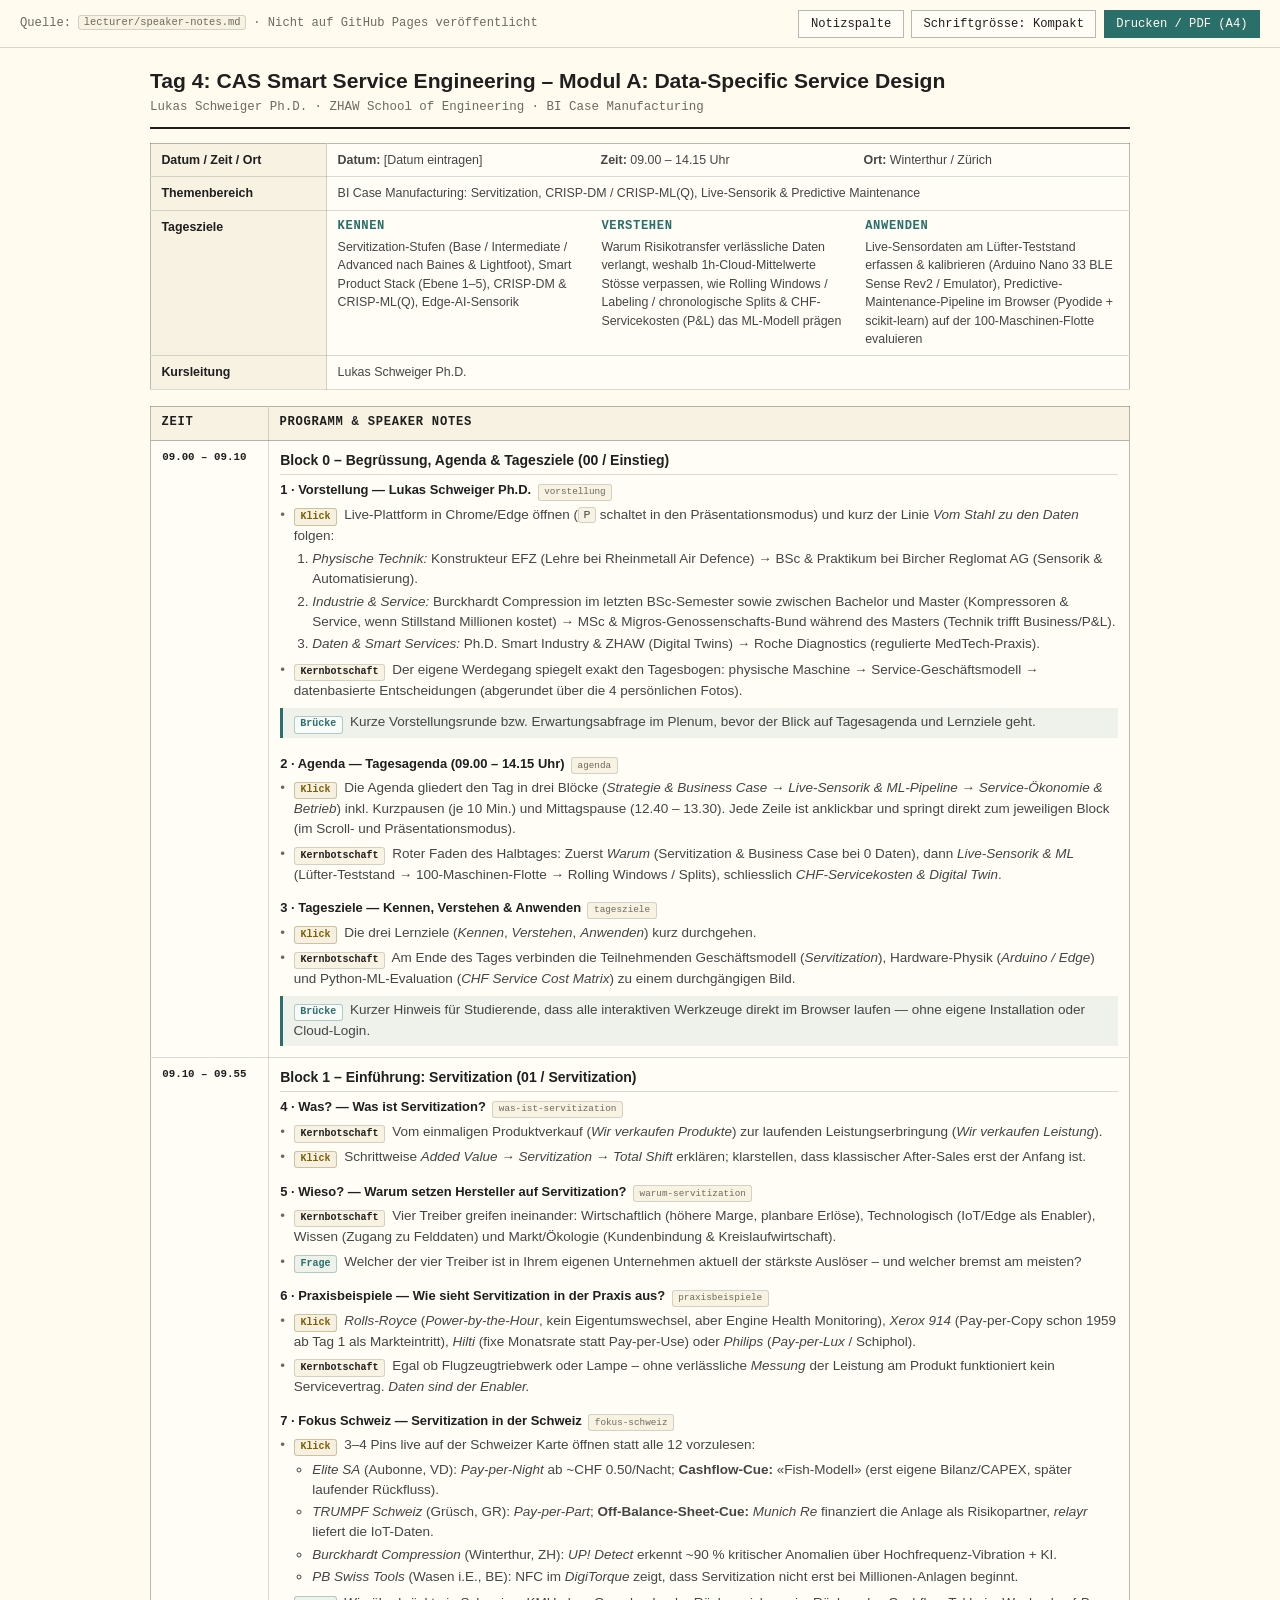
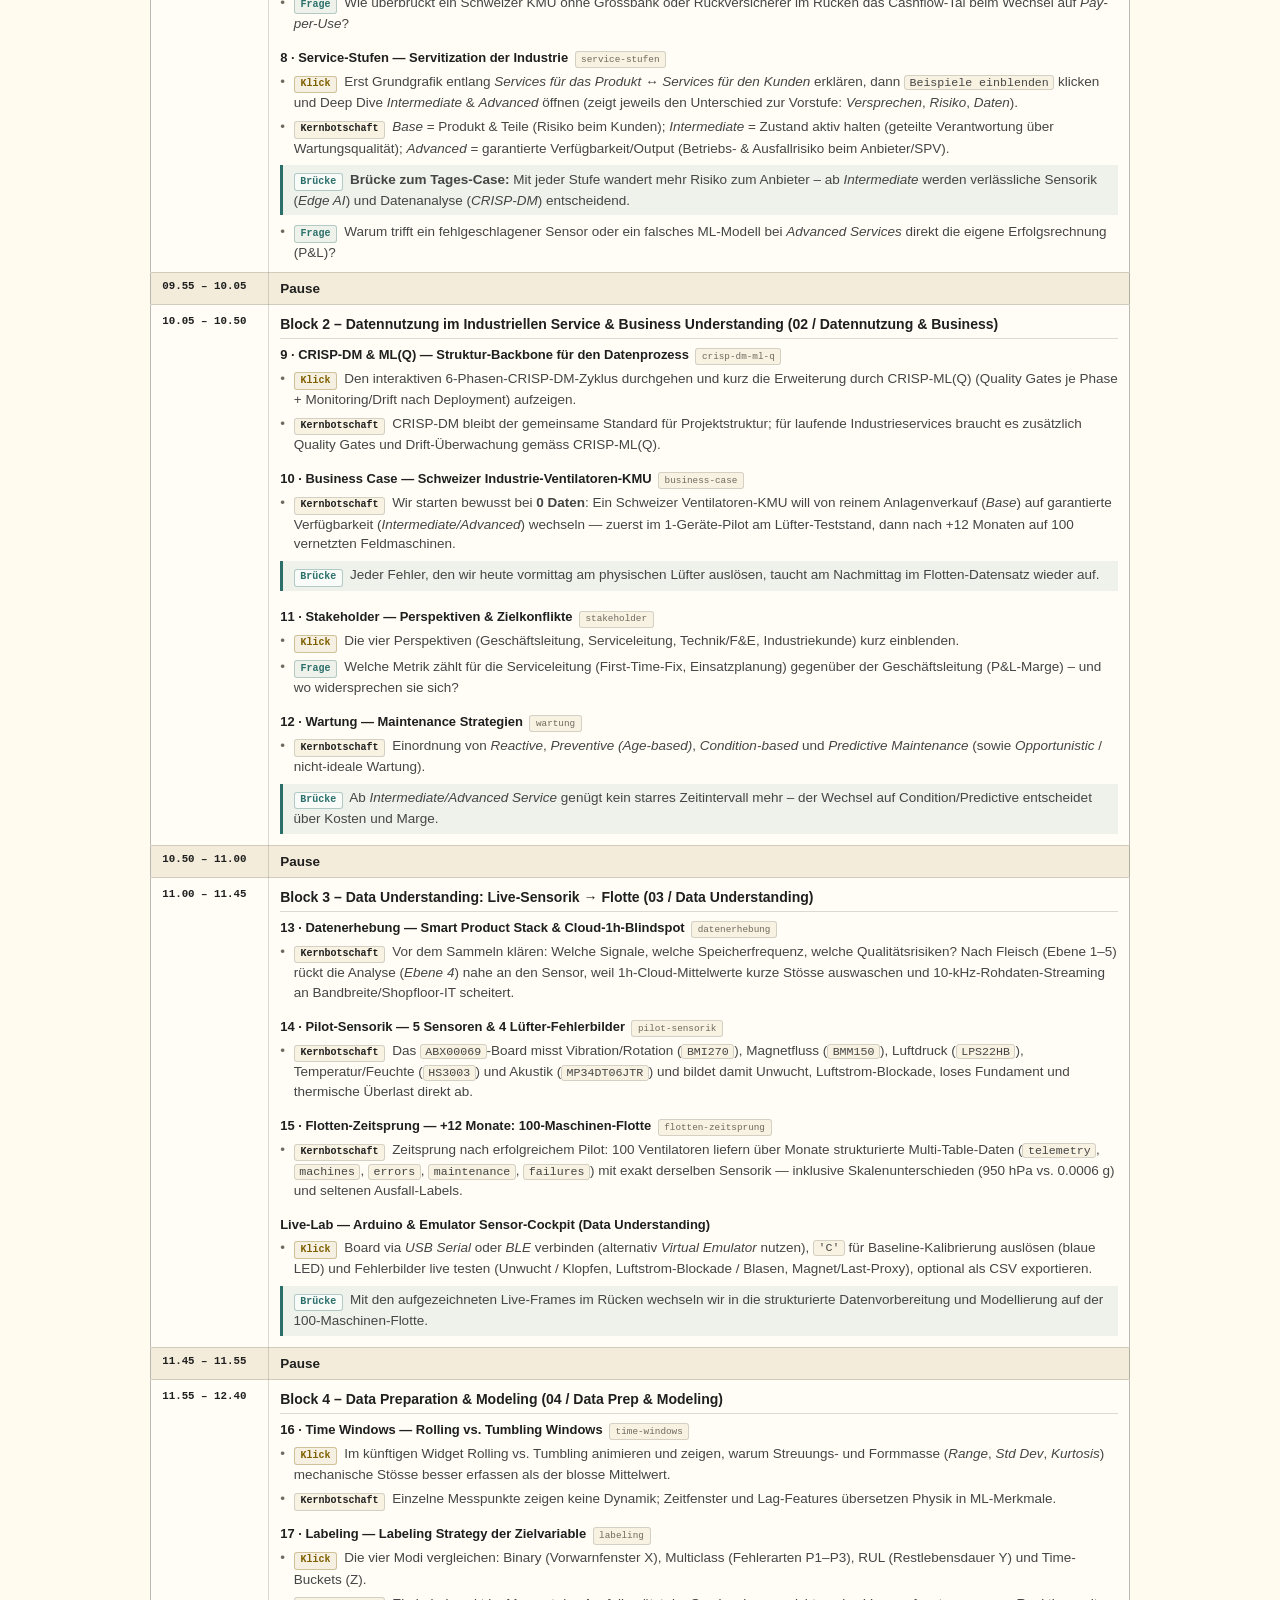
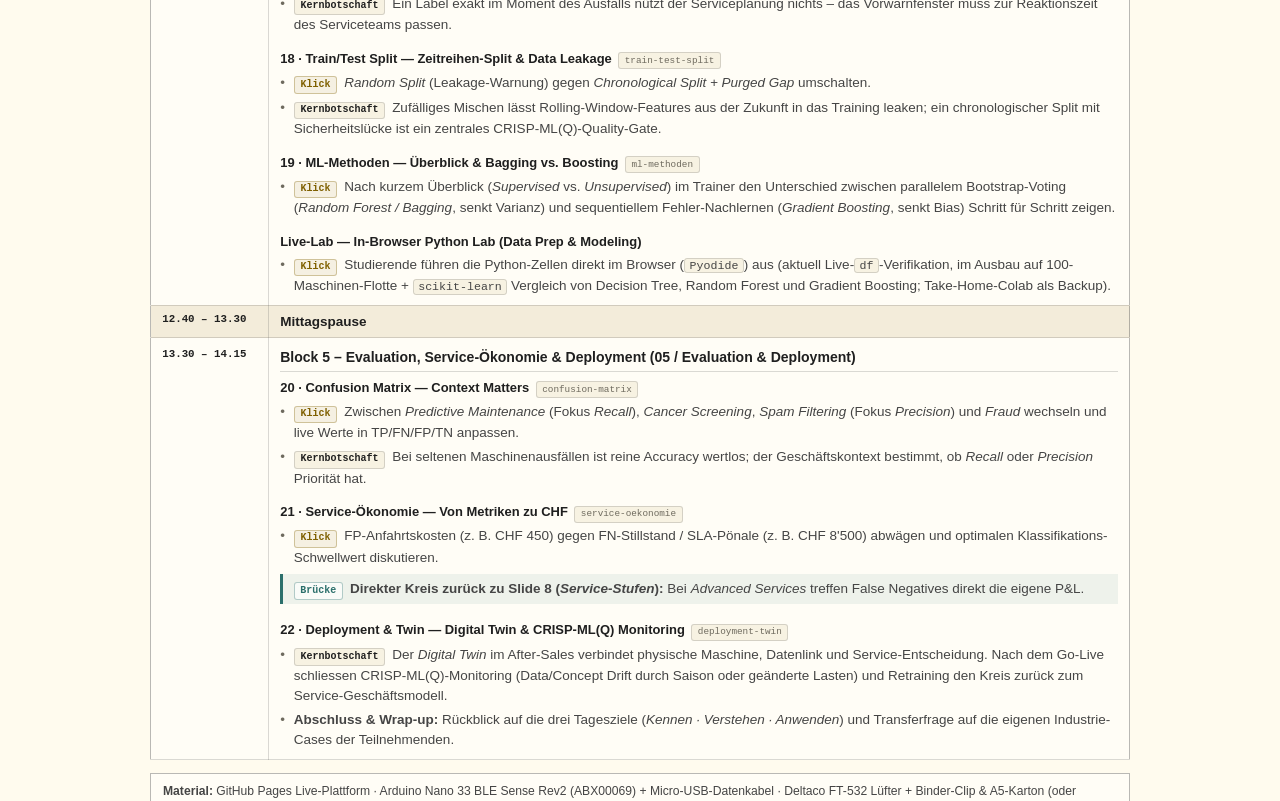
==== commit 13172e51: "feat(web): redesign Agenda slide as interactive 3-phase timetable" ====
--- a/lecturer/speaker-notes.html
+++ b/lecturer/speaker-notes.html
@@ -492,7 +492,7 @@
         </tr>
       </thead>
       <tbody>
-        <tr class="row-block"><td class="col-time">09.00 – 09.10</td><td class="col-program"><h3>Block 0 – Begrüssung, Agenda &amp; Tagesziele (00 / Einstieg)</h3><section class="slide-group"><h4>1 · Vorstellung — Lukas Schweiger Ph.D. <span class="slide-slug">vorstellung</span></h4><ul class="cue-list"><li class="cue-item cue-klick"><span class="cue-tag">Klick</span> Live-Plattform in Chrome/Edge öffnen (<code>P</code> schaltet in den Präsentationsmodus) und kurz der Linie <em>Vom Stahl zu den Daten</em> folgen:<ol class="sub-list"><li><em>Physische Technik:</em> Konstrukteur EFZ (Lehre bei Rheinmetall Air Defence) → BSc &amp; Praktikum bei Bircher Reglomat AG (Sensorik &amp; Automatisierung).</li><li><em>Industrie &amp; Service:</em> Burckhardt Compression im letzten BSc-Semester sowie zwischen Bachelor und Master (Kompressoren &amp; Service, wenn Stillstand Millionen kostet) → MSc &amp; Migros-Genossenschafts-Bund während des Masters (Technik trifft Business/P&amp;L).</li><li><em>Daten &amp; Smart Services:</em> Ph.D. Smart Industry &amp; ZHAW (Digital Twins) → Roche Diagnostics (regulierte MedTech-Praxis).</li></ol></li><li class="cue-item cue-kern"><span class="cue-tag">Kernbotschaft</span> Der eigene Werdegang spiegelt exakt den Tagesbogen: physische Maschine → Service-Geschäftsmodell → datenbasierte Entscheidungen (abgerundet über die 4 persönlichen Fotos).</li><li class="cue-item cue-bruecke"><span class="cue-tag">Brücke</span> Kurze Vorstellungsrunde bzw. Erwartungsabfrage im Plenum, bevor der Blick auf Tagesagenda und Lernziele geht.</li></ul></section><section class="slide-group"><h4>2 · Agenda — Tagesagenda (09.00 – 14.15 Uhr) <span class="slide-slug">agenda</span></h4><ul class="cue-list"><li class="cue-item cue-klick"><span class="cue-tag">Klick</span> Auf den zeitlichen Ablauf (<code>09.00 – 14.15</code>) und die fünf 45-Minuten-Blöcke inkl. Pausen verweisen.</li><li class="cue-item cue-kern"><span class="cue-tag">Kernbotschaft</span> Roter Faden des Halbtages: Zuerst <em>Warum</em> (Servitization &amp; Risikoshift), dann <em>Business Case bei 0 Daten</em> (Schweizer Ventilatoren-KMU), anschliessend <em>Live-Sensorik</em> am Lüfter-Teststand und danach <em>Zeitsprung +12 Monate</em> auf eine 100-Maschinen-Flotte bis hin zu CHF-Servicekosten und Digital Twin.</li></ul></section><section class="slide-group"><h4>3 · Tagesziele — Kennen, Verstehen &amp; Anwenden <span class="slide-slug">tagesziele</span></h4><ul class="cue-list"><li class="cue-item cue-klick"><span class="cue-tag">Klick</span> Die drei Lernziele (<em>Kennen</em>, <em>Verstehen</em>, <em>Anwenden</em>) kurz durchgehen.</li><li class="cue-item cue-kern"><span class="cue-tag">Kernbotschaft</span> Am Ende des Tages verbinden die Teilnehmenden Geschäftsmodell (<em>Servitization</em>), Hardware-Physik (<em>Arduino / Edge</em>) und Python-ML-Evaluation (<em>CHF Service Cost Matrix</em>) zu einem durchgängigen Bild.</li><li class="cue-item cue-bruecke"><span class="cue-tag">Brücke</span> Kurzer Hinweis für Studierende, dass alle interaktiven Werkzeuge direkt im Browser laufen — ohne eigene Installation oder Cloud-Login.</li></ul></section></td><td class="col-notes"><div class="notes-lines" aria-hidden="true"></div></td></tr><tr class="row-block"><td class="col-time">09.10 – 09.55</td><td class="col-program"><h3>Block 1 – Einführung: Servitization (01 / Servitization)</h3><section class="slide-group"><h4>4 · Was? — Was ist Servitization? <span class="slide-slug">was-ist-servitization</span></h4><ul class="cue-list"><li class="cue-item cue-kern"><span class="cue-tag">Kernbotschaft</span> Vom einmaligen Produktverkauf (<em>Wir verkaufen Produkte</em>) zur laufenden Leistungserbringung (<em>Wir verkaufen Leistung</em>).</li><li class="cue-item cue-klick"><span class="cue-tag">Klick</span> Schrittweise <em>Added Value → Servitization → Total Shift</em> erklären; klarstellen, dass klassischer After-Sales erst der Anfang ist.</li></ul></section><section class="slide-group"><h4>5 · Wieso? — Warum setzen Hersteller auf Servitization? <span class="slide-slug">warum-servitization</span></h4><ul class="cue-list"><li class="cue-item cue-kern"><span class="cue-tag">Kernbotschaft</span> Vier Treiber greifen ineinander: Wirtschaftlich (höhere Marge, planbare Erlöse), Technologisch (IoT/Edge als Enabler), Wissen (Zugang zu Felddaten) und Markt/Ökologie (Kundenbindung &amp; Kreislaufwirtschaft).</li><li class="cue-item cue-frage"><span class="cue-tag">Frage</span> Welcher der vier Treiber ist in Ihrem eigenen Unternehmen aktuell der stärkste Auslöser – und welcher bremst am meisten?</li></ul></section><section class="slide-group"><h4>6 · Praxisbeispiele — Wie sieht Servitization in der Praxis aus? <span class="slide-slug">praxisbeispiele</span></h4><ul class="cue-list"><li class="cue-item cue-klick"><span class="cue-tag">Klick</span> <em>Rolls-Royce</em> (<em>Power-by-the-Hour</em>, kein Eigentumswechsel, aber Engine Health Monitoring), <em>Xerox 914</em> (Pay-per-Copy schon 1959 ab Tag 1 als Markteintritt), <em>Hilti</em> (fixe Monatsrate statt Pay-per-Use) oder <em>Philips</em> (<em>Pay-per-Lux</em> / Schiphol).</li><li class="cue-item cue-kern"><span class="cue-tag">Kernbotschaft</span> Egal ob Flugzeugtriebwerk oder Lampe – ohne verlässliche <em>Messung</em> der Leistung am Produkt funktioniert kein Servicevertrag. <em>Daten sind der Enabler.</em></li></ul></section><section class="slide-group"><h4>7 · Fokus Schweiz — Servitization in der Schweiz <span class="slide-slug">fokus-schweiz</span></h4><ul class="cue-list"><li class="cue-item cue-klick"><span class="cue-tag">Klick</span> 3–4 Pins live auf der Schweizer Karte öffnen statt alle 12 vorzulesen:<ul class="sub-list"><li><em>Elite SA</em> (Aubonne, VD): <em>Pay-per-Night</em> ab ~CHF 0.50/Nacht; <strong>Cashflow-Cue:</strong> «Fish-Modell» (erst eigene Bilanz/CAPEX, später laufender Rückfluss).</li><li><em>TRUMPF Schweiz</em> (Grüsch, GR): <em>Pay-per-Part</em>; <strong>Off-Balance-Sheet-Cue:</strong> <em>Munich Re</em> finanziert die Anlage als Risikopartner, <em>relayr</em> liefert die IoT-Daten.</li><li><em>Burckhardt Compression</em> (Winterthur, ZH): <em>UP! Detect</em> erkennt ~90 % kritischer Anomalien über Hochfrequenz-Vibration + KI.</li><li><em>PB Swiss Tools</em> (Wasen i.E., BE): NFC im <em>DigiTorque</em> zeigt, dass Servitization nicht erst bei Millionen-Anlagen beginnt.</li></ul></li><li class="cue-item cue-frage"><span class="cue-tag">Frage</span> Wie überbrückt ein Schweizer KMU ohne Grossbank oder Rückversicherer im Rücken das Cashflow-Tal beim Wechsel auf <em>Pay-per-Use</em>?</li></ul></section><section class="slide-group"><h4>8 · Service-Stufen — Servitization der Industrie <span class="slide-slug">service-stufen</span></h4><ul class="cue-list"><li class="cue-item cue-klick"><span class="cue-tag">Klick</span> Erst Grundgrafik entlang <em>Services für das Produkt ↔ Services für den Kunden</em> erklären, dann <code>Beispiele einblenden</code> klicken und Deep Dive <em>Intermediate</em> &amp; <em>Advanced</em> öffnen (zeigt jeweils den Unterschied zur Vorstufe: <em>Versprechen</em>, <em>Risiko</em>, <em>Daten</em>).</li><li class="cue-item cue-kern"><span class="cue-tag">Kernbotschaft</span> <em>Base</em> = Produkt &amp; Teile (Risiko beim Kunden); <em>Intermediate</em> = Zustand aktiv halten (geteilte Verantwortung über Wartungsqualität); <em>Advanced</em> = garantierte Verfügbarkeit/Output (Betriebs- &amp; Ausfallrisiko beim Anbieter/SPV).</li><li class="cue-item cue-bruecke"><span class="cue-tag">Brücke</span> <strong>Brücke zum Tages-Case:</strong> Mit jeder Stufe wandert mehr Risiko zum Anbieter – ab <em>Intermediate</em> werden verlässliche Sensorik (<em>Edge AI</em>) und Datenanalyse (<em>CRISP-DM</em>) entscheidend.</li><li class="cue-item cue-frage"><span class="cue-tag">Frage</span> Warum trifft ein fehlgeschlagener Sensor oder ein falsches ML-Modell bei <em>Advanced Services</em> direkt die eigene Erfolgsrechnung (P&amp;L)?</li></ul></section></td><td class="col-notes"><div class="notes-lines" aria-hidden="true"></div></td></tr><tr class="row-break"><td class="col-time">09.55 – 10.05</td><td class="col-program"><strong>Pause</strong></td><td class="col-notes" aria-hidden="true"></td></tr><tr class="row-block"><td class="col-time">10.05 – 10.50</td><td class="col-program"><h3>Block 2 – Datennutzung im Industriellen Service &amp; Business Understanding (02 / Datennutzung &amp; Business)</h3><section class="slide-group"><h4>9 · CRISP-DM &amp; ML(Q) — Struktur-Backbone für den Datenprozess <span class="slide-slug">crisp-dm-ml-q</span></h4><ul class="cue-list"><li class="cue-item cue-klick"><span class="cue-tag">Klick</span> Den interaktiven 6-Phasen-CRISP-DM-Zyklus durchgehen und kurz die Erweiterung durch CRISP-ML(Q) (Quality Gates je Phase + Monitoring/Drift nach Deployment) aufzeigen.</li><li class="cue-item cue-kern"><span class="cue-tag">Kernbotschaft</span> CRISP-DM bleibt der gemeinsame Standard für Projektstruktur; für laufende Industrieservices braucht es zusätzlich Quality Gates und Drift-Überwachung gemäss CRISP-ML(Q).</li></ul></section><section class="slide-group"><h4>10 · Business Case — Schweizer Industrie-Ventilatoren-KMU <span class="slide-slug">business-case</span></h4><ul class="cue-list"><li class="cue-item cue-kern"><span class="cue-tag">Kernbotschaft</span> Wir starten bewusst bei <strong>0 Daten</strong>: Ein Schweizer Ventilatoren-KMU will von reinem Anlagenverkauf (<em>Base</em>) auf garantierte Verfügbarkeit (<em>Intermediate/Advanced</em>) wechseln — zuerst im 1-Geräte-Pilot am Lüfter-Teststand, dann nach +12 Monaten auf 100 vernetzten Feldmaschinen.</li><li class="cue-item cue-bruecke"><span class="cue-tag">Brücke</span> Jeder Fehler, den wir heute vormittag am physischen Lüfter auslösen, taucht am Nachmittag im Flotten-Datensatz wieder auf.</li></ul></section><section class="slide-group"><h4>11 · Stakeholder — Perspektiven &amp; Zielkonflikte <span class="slide-slug">stakeholder</span></h4><ul class="cue-list"><li class="cue-item cue-klick"><span class="cue-tag">Klick</span> Die vier Perspektiven (Geschäftsleitung, Serviceleitung, Technik/F&amp;E, Industriekunde) kurz einblenden.</li><li class="cue-item cue-frage"><span class="cue-tag">Frage</span> Welche Metrik zählt für die Serviceleitung (First-Time-Fix, Einsatzplanung) gegenüber der Geschäftsleitung (P&amp;L-Marge) – und wo widersprechen sie sich?</li></ul></section><section class="slide-group"><h4>12 · Wartung — Maintenance Strategien <span class="slide-slug">wartung</span></h4><ul class="cue-list"><li class="cue-item cue-kern"><span class="cue-tag">Kernbotschaft</span> Einordnung von <em>Reactive</em>, <em>Preventive (Age-based)</em>, <em>Condition-based</em> und <em>Predictive Maintenance</em> (sowie <em>Opportunistic</em> / nicht-ideale Wartung).</li><li class="cue-item cue-bruecke"><span class="cue-tag">Brücke</span> Ab <em>Intermediate/Advanced Service</em> genügt kein starres Zeitintervall mehr – der Wechsel auf Condition/Predictive entscheidet über Kosten und Marge.</li></ul></section></td><td class="col-notes"><div class="notes-lines" aria-hidden="true"></div></td></tr><tr class="row-break"><td class="col-time">10.50 – 11.00</td><td class="col-program"><strong>Pause</strong></td><td class="col-notes" aria-hidden="true"></td></tr><tr class="row-block"><td class="col-time">11.00 – 11.45</td><td class="col-program"><h3>Block 3 – Data Understanding: Live-Sensorik → Flotte (03 / Data Understanding)</h3><section class="slide-group"><h4>13 · Datenerhebung — Smart Product Stack &amp; Cloud-1h-Blindspot <span class="slide-slug">datenerhebung</span></h4><ul class="cue-list"><li class="cue-item cue-kern"><span class="cue-tag">Kernbotschaft</span> Vor dem Sammeln klären: Welche Signale, welche Speicherfrequenz, welche Qualitätsrisiken? Nach Fleisch (Ebene 1–5) rückt die Analyse (<em>Ebene 4</em>) nahe an den Sensor, weil 1h-Cloud-Mittelwerte kurze Stösse auswaschen und 10-kHz-Rohdaten-Streaming an Bandbreite/Shopfloor-IT scheitert.</li></ul></section><section class="slide-group"><h4>14 · Pilot-Sensorik — 5 Sensoren &amp; 4 Lüfter-Fehlerbilder <span class="slide-slug">pilot-sensorik</span></h4><ul class="cue-list"><li class="cue-item cue-kern"><span class="cue-tag">Kernbotschaft</span> Das <code>ABX00069</code>-Board misst Vibration/Rotation (<code>BMI270</code>), Magnetfluss (<code>BMM150</code>), Luftdruck (<code>LPS22HB</code>), Temperatur/Feuchte (<code>HS3003</code>) und Akustik (<code>MP34DT06JTR</code>) und bildet damit Unwucht, Luftstrom-Blockade, loses Fundament und thermische Überlast direkt ab.</li></ul></section><section class="slide-group"><h4>15 · Flotten-Zeitsprung — +12 Monate: 100-Maschinen-Flotte <span class="slide-slug">flotten-zeitsprung</span></h4><ul class="cue-list"><li class="cue-item cue-kern"><span class="cue-tag">Kernbotschaft</span> Zeitsprung nach erfolgreichem Pilot: 100 Ventilatoren liefern über Monate strukturierte Multi-Table-Daten (<code>telemetry</code>, <code>machines</code>, <code>errors</code>, <code>maintenance</code>, <code>failures</code>) mit exakt derselben Sensorik — inklusive Skalenunterschieden (950 hPa vs. 0.0006 g) und seltenen Ausfall-Labels.</li></ul></section><section class="slide-group"><h4>Live-Lab — Arduino &amp; Emulator Sensor-Cockpit (Data Understanding)</h4><ul class="cue-list"><li class="cue-item cue-klick"><span class="cue-tag">Klick</span> Board via <em>USB Serial</em> oder <em>BLE</em> verbinden (alternativ <em>Virtual Emulator</em> nutzen), <code>&#x27;C&#x27;</code> für Baseline-Kalibrierung auslösen (blaue LED) und Fehlerbilder live testen (Unwucht / Klopfen, Luftstrom-Blockade / Blasen, Magnet/Last-Proxy), optional als CSV exportieren.</li><li class="cue-item cue-bruecke"><span class="cue-tag">Brücke</span> Mit den aufgezeichneten Live-Frames im Rücken wechseln wir in die strukturierte Datenvorbereitung und Modellierung auf der 100-Maschinen-Flotte.</li></ul></section></td><td class="col-notes"><div class="notes-lines" aria-hidden="true"></div></td></tr><tr class="row-break"><td class="col-time">11.45 – 11.55</td><td class="col-program"><strong>Pause</strong></td><td class="col-notes" aria-hidden="true"></td></tr><tr class="row-block"><td class="col-time">11.55 – 12.40</td><td class="col-program"><h3>Block 4 – Data Preparation &amp; Modeling (04 / Data Prep &amp; Modeling)</h3><section class="slide-group"><h4>16 · Time Windows — Rolling vs. Tumbling Windows <span class="slide-slug">time-windows</span></h4><ul class="cue-list"><li class="cue-item cue-klick"><span class="cue-tag">Klick</span> Im künftigen Widget Rolling vs. Tumbling animieren und zeigen, warum Streuungs- und Formmasse (<em>Range</em>, <em>Std Dev</em>, <em>Kurtosis</em>) mechanische Stösse besser erfassen als der blosse Mittelwert.</li><li class="cue-item cue-kern"><span class="cue-tag">Kernbotschaft</span> Einzelne Messpunkte zeigen keine Dynamik; Zeitfenster und Lag-Features übersetzen Physik in ML-Merkmale.</li></ul></section><section class="slide-group"><h4>17 · Labeling — Labeling Strategy der Zielvariable <span class="slide-slug">labeling</span></h4><ul class="cue-list"><li class="cue-item cue-klick"><span class="cue-tag">Klick</span> Die vier Modi vergleichen: Binary (Vorwarnfenster X), Multiclass (Fehlerarten P1–P3), RUL (Restlebensdauer Y) und Time-Buckets (Z).</li><li class="cue-item cue-kern"><span class="cue-tag">Kernbotschaft</span> Ein Label exakt im Moment des Ausfalls nützt der Serviceplanung nichts – das Vorwarnfenster muss zur Reaktionszeit des Serviceteams passen.</li></ul></section><section class="slide-group"><h4>18 · Train/Test Split — Zeitreihen-Split &amp; Data Leakage <span class="slide-slug">train-test-split</span></h4><ul class="cue-list"><li class="cue-item cue-klick"><span class="cue-tag">Klick</span> <em>Random Split</em> (Leakage-Warnung) gegen <em>Chronological Split + Purged Gap</em> umschalten.</li><li class="cue-item cue-kern"><span class="cue-tag">Kernbotschaft</span> Zufälliges Mischen lässt Rolling-Window-Features aus der Zukunft in das Training leaken; ein chronologischer Split mit Sicherheitslücke ist ein zentrales CRISP-ML(Q)-Quality-Gate.</li></ul></section><section class="slide-group"><h4>19 · ML-Methoden — Überblick &amp; Bagging vs. Boosting <span class="slide-slug">ml-methoden</span></h4><ul class="cue-list"><li class="cue-item cue-klick"><span class="cue-tag">Klick</span> Nach kurzem Überblick (<em>Supervised</em> vs. <em>Unsupervised</em>) im Trainer den Unterschied zwischen parallelem Bootstrap-Voting (<em>Random Forest / Bagging</em>, senkt Varianz) und sequentiellem Fehler-Nachlernen (<em>Gradient Boosting</em>, senkt Bias) Schritt für Schritt zeigen.</li></ul></section><section class="slide-group"><h4>Live-Lab — In-Browser Python Lab (Data Prep &amp; Modeling)</h4><ul class="cue-list"><li class="cue-item cue-klick"><span class="cue-tag">Klick</span> Studierende führen die Python-Zellen direkt im Browser (<code>Pyodide</code>) aus (aktuell Live-<code>df</code>-Verifikation, im Ausbau auf 100-Maschinen-Flotte + <code>scikit-learn</code> Vergleich von Decision Tree, Random Forest und Gradient Boosting; Take-Home-Colab als Backup).</li></ul></section></td><td class="col-notes"><div class="notes-lines" aria-hidden="true"></div></td></tr><tr class="row-break"><td class="col-time">12.40 – 13.30</td><td class="col-program"><strong>Mittagspause</strong></td><td class="col-notes" aria-hidden="true"></td></tr><tr class="row-block"><td class="col-time">13.30 – 14.15</td><td class="col-program"><h3>Block 5 – Evaluation, Service-Ökonomie &amp; Deployment (05 / Evaluation &amp; Deployment)</h3><section class="slide-group"><h4>20 · Confusion Matrix — Context Matters <span class="slide-slug">confusion-matrix</span></h4><ul class="cue-list"><li class="cue-item cue-klick"><span class="cue-tag">Klick</span> Zwischen <em>Predictive Maintenance</em> (Fokus <em>Recall</em>), <em>Cancer Screening</em>, <em>Spam Filtering</em> (Fokus <em>Precision</em>) und <em>Fraud</em> wechseln und live Werte in TP/FN/FP/TN anpassen.</li><li class="cue-item cue-kern"><span class="cue-tag">Kernbotschaft</span> Bei seltenen Maschinenausfällen ist reine Accuracy wertlos; der Geschäftskontext bestimmt, ob <em>Recall</em> oder <em>Precision</em> Priorität hat.</li></ul></section><section class="slide-group"><h4>21 · Service-Ökonomie — Von Metriken zu CHF <span class="slide-slug">service-oekonomie</span></h4><ul class="cue-list"><li class="cue-item cue-klick"><span class="cue-tag">Klick</span> FP-Anfahrtskosten (z. B. CHF 450) gegen FN-Stillstand / SLA-Pönale (z. B. CHF 8&#x27;500) abwägen und optimalen Klassifikations-Schwellwert diskutieren.</li><li class="cue-item cue-bruecke"><span class="cue-tag">Brücke</span> <strong>Direkter Kreis zurück zu Slide 8 (<em>Service-Stufen</em>):</strong> Bei <em>Advanced Services</em> treffen False Negatives direkt die eigene P&amp;L.</li></ul></section><section class="slide-group"><h4>22 · Deployment &amp; Twin — Digital Twin &amp; CRISP-ML(Q) Monitoring <span class="slide-slug">deployment-twin</span></h4><ul class="cue-list"><li class="cue-item cue-kern"><span class="cue-tag">Kernbotschaft</span> Der <em>Digital Twin</em> im After-Sales verbindet physische Maschine, Datenlink und Service-Entscheidung. Nach dem Go-Live schliessen CRISP-ML(Q)-Monitoring (Data/Concept Drift durch Saison oder geänderte Lasten) und Retraining den Kreis zurück zum Service-Geschäftsmodell.</li><li><strong>Abschluss &amp; Wrap-up:</strong> Rückblick auf die drei Tagesziele (<em>Kennen · Verstehen · Anwenden</em>) und Transferfrage auf die eigenen Industrie-Cases der Teilnehmenden.</li></ul></section></td><td class="col-notes"><div class="notes-lines" aria-hidden="true"></div></td></tr>
+        <tr class="row-block"><td class="col-time">09.00 – 09.10</td><td class="col-program"><h3>Block 0 – Begrüssung, Agenda &amp; Tagesziele (00 / Einstieg)</h3><section class="slide-group"><h4>1 · Vorstellung — Lukas Schweiger Ph.D. <span class="slide-slug">vorstellung</span></h4><ul class="cue-list"><li class="cue-item cue-klick"><span class="cue-tag">Klick</span> Live-Plattform in Chrome/Edge öffnen (<code>P</code> schaltet in den Präsentationsmodus) und kurz der Linie <em>Vom Stahl zu den Daten</em> folgen:<ol class="sub-list"><li><em>Physische Technik:</em> Konstrukteur EFZ (Lehre bei Rheinmetall Air Defence) → BSc &amp; Praktikum bei Bircher Reglomat AG (Sensorik &amp; Automatisierung).</li><li><em>Industrie &amp; Service:</em> Burckhardt Compression im letzten BSc-Semester sowie zwischen Bachelor und Master (Kompressoren &amp; Service, wenn Stillstand Millionen kostet) → MSc &amp; Migros-Genossenschafts-Bund während des Masters (Technik trifft Business/P&amp;L).</li><li><em>Daten &amp; Smart Services:</em> Ph.D. Smart Industry &amp; ZHAW (Digital Twins) → Roche Diagnostics (regulierte MedTech-Praxis).</li></ol></li><li class="cue-item cue-kern"><span class="cue-tag">Kernbotschaft</span> Der eigene Werdegang spiegelt exakt den Tagesbogen: physische Maschine → Service-Geschäftsmodell → datenbasierte Entscheidungen (abgerundet über die 4 persönlichen Fotos).</li><li class="cue-item cue-bruecke"><span class="cue-tag">Brücke</span> Kurze Vorstellungsrunde bzw. Erwartungsabfrage im Plenum, bevor der Blick auf Tagesagenda und Lernziele geht.</li></ul></section><section class="slide-group"><h4>2 · Agenda — Tagesagenda (09.00 – 14.15 Uhr) <span class="slide-slug">agenda</span></h4><ul class="cue-list"><li class="cue-item cue-klick"><span class="cue-tag">Klick</span> Die Agenda gliedert den Tag in drei Blöcke (<em>Strategie &amp; Business Case</em> → <em>Live-Sensorik &amp; ML-Pipeline</em> → <em>Service-Ökonomie &amp; Betrieb</em>) inkl. Kurzpausen (je 10 Min.) und Mittagspause (12.40 – 13.30). Jede Zeile ist anklickbar und springt direkt zum jeweiligen Block (im Scroll- und Präsentationsmodus).</li><li class="cue-item cue-kern"><span class="cue-tag">Kernbotschaft</span> Roter Faden des Halbtages: Zuerst <em>Warum</em> (Servitization &amp; Business Case bei 0 Daten), dann <em>Live-Sensorik &amp; ML</em> (Lüfter-Teststand → 100-Maschinen-Flotte → Rolling Windows / Splits), schliesslich <em>CHF-Servicekosten &amp; Digital Twin</em>.</li></ul></section><section class="slide-group"><h4>3 · Tagesziele — Kennen, Verstehen &amp; Anwenden <span class="slide-slug">tagesziele</span></h4><ul class="cue-list"><li class="cue-item cue-klick"><span class="cue-tag">Klick</span> Die drei Lernziele (<em>Kennen</em>, <em>Verstehen</em>, <em>Anwenden</em>) kurz durchgehen.</li><li class="cue-item cue-kern"><span class="cue-tag">Kernbotschaft</span> Am Ende des Tages verbinden die Teilnehmenden Geschäftsmodell (<em>Servitization</em>), Hardware-Physik (<em>Arduino / Edge</em>) und Python-ML-Evaluation (<em>CHF Service Cost Matrix</em>) zu einem durchgängigen Bild.</li><li class="cue-item cue-bruecke"><span class="cue-tag">Brücke</span> Kurzer Hinweis für Studierende, dass alle interaktiven Werkzeuge direkt im Browser laufen — ohne eigene Installation oder Cloud-Login.</li></ul></section></td><td class="col-notes"><div class="notes-lines" aria-hidden="true"></div></td></tr><tr class="row-block"><td class="col-time">09.10 – 09.55</td><td class="col-program"><h3>Block 1 – Einführung: Servitization (01 / Servitization)</h3><section class="slide-group"><h4>4 · Was? — Was ist Servitization? <span class="slide-slug">was-ist-servitization</span></h4><ul class="cue-list"><li class="cue-item cue-kern"><span class="cue-tag">Kernbotschaft</span> Vom einmaligen Produktverkauf (<em>Wir verkaufen Produkte</em>) zur laufenden Leistungserbringung (<em>Wir verkaufen Leistung</em>).</li><li class="cue-item cue-klick"><span class="cue-tag">Klick</span> Schrittweise <em>Added Value → Servitization → Total Shift</em> erklären; klarstellen, dass klassischer After-Sales erst der Anfang ist.</li></ul></section><section class="slide-group"><h4>5 · Wieso? — Warum setzen Hersteller auf Servitization? <span class="slide-slug">warum-servitization</span></h4><ul class="cue-list"><li class="cue-item cue-kern"><span class="cue-tag">Kernbotschaft</span> Vier Treiber greifen ineinander: Wirtschaftlich (höhere Marge, planbare Erlöse), Technologisch (IoT/Edge als Enabler), Wissen (Zugang zu Felddaten) und Markt/Ökologie (Kundenbindung &amp; Kreislaufwirtschaft).</li><li class="cue-item cue-frage"><span class="cue-tag">Frage</span> Welcher der vier Treiber ist in Ihrem eigenen Unternehmen aktuell der stärkste Auslöser – und welcher bremst am meisten?</li></ul></section><section class="slide-group"><h4>6 · Praxisbeispiele — Wie sieht Servitization in der Praxis aus? <span class="slide-slug">praxisbeispiele</span></h4><ul class="cue-list"><li class="cue-item cue-klick"><span class="cue-tag">Klick</span> <em>Rolls-Royce</em> (<em>Power-by-the-Hour</em>, kein Eigentumswechsel, aber Engine Health Monitoring), <em>Xerox 914</em> (Pay-per-Copy schon 1959 ab Tag 1 als Markteintritt), <em>Hilti</em> (fixe Monatsrate statt Pay-per-Use) oder <em>Philips</em> (<em>Pay-per-Lux</em> / Schiphol).</li><li class="cue-item cue-kern"><span class="cue-tag">Kernbotschaft</span> Egal ob Flugzeugtriebwerk oder Lampe – ohne verlässliche <em>Messung</em> der Leistung am Produkt funktioniert kein Servicevertrag. <em>Daten sind der Enabler.</em></li></ul></section><section class="slide-group"><h4>7 · Fokus Schweiz — Servitization in der Schweiz <span class="slide-slug">fokus-schweiz</span></h4><ul class="cue-list"><li class="cue-item cue-klick"><span class="cue-tag">Klick</span> 3–4 Pins live auf der Schweizer Karte öffnen statt alle 12 vorzulesen:<ul class="sub-list"><li><em>Elite SA</em> (Aubonne, VD): <em>Pay-per-Night</em> ab ~CHF 0.50/Nacht; <strong>Cashflow-Cue:</strong> «Fish-Modell» (erst eigene Bilanz/CAPEX, später laufender Rückfluss).</li><li><em>TRUMPF Schweiz</em> (Grüsch, GR): <em>Pay-per-Part</em>; <strong>Off-Balance-Sheet-Cue:</strong> <em>Munich Re</em> finanziert die Anlage als Risikopartner, <em>relayr</em> liefert die IoT-Daten.</li><li><em>Burckhardt Compression</em> (Winterthur, ZH): <em>UP! Detect</em> erkennt ~90 % kritischer Anomalien über Hochfrequenz-Vibration + KI.</li><li><em>PB Swiss Tools</em> (Wasen i.E., BE): NFC im <em>DigiTorque</em> zeigt, dass Servitization nicht erst bei Millionen-Anlagen beginnt.</li></ul></li><li class="cue-item cue-frage"><span class="cue-tag">Frage</span> Wie überbrückt ein Schweizer KMU ohne Grossbank oder Rückversicherer im Rücken das Cashflow-Tal beim Wechsel auf <em>Pay-per-Use</em>?</li></ul></section><section class="slide-group"><h4>8 · Service-Stufen — Servitization der Industrie <span class="slide-slug">service-stufen</span></h4><ul class="cue-list"><li class="cue-item cue-klick"><span class="cue-tag">Klick</span> Erst Grundgrafik entlang <em>Services für das Produkt ↔ Services für den Kunden</em> erklären, dann <code>Beispiele einblenden</code> klicken und Deep Dive <em>Intermediate</em> &amp; <em>Advanced</em> öffnen (zeigt jeweils den Unterschied zur Vorstufe: <em>Versprechen</em>, <em>Risiko</em>, <em>Daten</em>).</li><li class="cue-item cue-kern"><span class="cue-tag">Kernbotschaft</span> <em>Base</em> = Produkt &amp; Teile (Risiko beim Kunden); <em>Intermediate</em> = Zustand aktiv halten (geteilte Verantwortung über Wartungsqualität); <em>Advanced</em> = garantierte Verfügbarkeit/Output (Betriebs- &amp; Ausfallrisiko beim Anbieter/SPV).</li><li class="cue-item cue-bruecke"><span class="cue-tag">Brücke</span> <strong>Brücke zum Tages-Case:</strong> Mit jeder Stufe wandert mehr Risiko zum Anbieter – ab <em>Intermediate</em> werden verlässliche Sensorik (<em>Edge AI</em>) und Datenanalyse (<em>CRISP-DM</em>) entscheidend.</li><li class="cue-item cue-frage"><span class="cue-tag">Frage</span> Warum trifft ein fehlgeschlagener Sensor oder ein falsches ML-Modell bei <em>Advanced Services</em> direkt die eigene Erfolgsrechnung (P&amp;L)?</li></ul></section></td><td class="col-notes"><div class="notes-lines" aria-hidden="true"></div></td></tr><tr class="row-break"><td class="col-time">09.55 – 10.05</td><td class="col-program"><strong>Pause</strong></td><td class="col-notes" aria-hidden="true"></td></tr><tr class="row-block"><td class="col-time">10.05 – 10.50</td><td class="col-program"><h3>Block 2 – Datennutzung im Industriellen Service &amp; Business Understanding (02 / Datennutzung &amp; Business)</h3><section class="slide-group"><h4>9 · CRISP-DM &amp; ML(Q) — Struktur-Backbone für den Datenprozess <span class="slide-slug">crisp-dm-ml-q</span></h4><ul class="cue-list"><li class="cue-item cue-klick"><span class="cue-tag">Klick</span> Den interaktiven 6-Phasen-CRISP-DM-Zyklus durchgehen und kurz die Erweiterung durch CRISP-ML(Q) (Quality Gates je Phase + Monitoring/Drift nach Deployment) aufzeigen.</li><li class="cue-item cue-kern"><span class="cue-tag">Kernbotschaft</span> CRISP-DM bleibt der gemeinsame Standard für Projektstruktur; für laufende Industrieservices braucht es zusätzlich Quality Gates und Drift-Überwachung gemäss CRISP-ML(Q).</li></ul></section><section class="slide-group"><h4>10 · Business Case — Schweizer Industrie-Ventilatoren-KMU <span class="slide-slug">business-case</span></h4><ul class="cue-list"><li class="cue-item cue-kern"><span class="cue-tag">Kernbotschaft</span> Wir starten bewusst bei <strong>0 Daten</strong>: Ein Schweizer Ventilatoren-KMU will von reinem Anlagenverkauf (<em>Base</em>) auf garantierte Verfügbarkeit (<em>Intermediate/Advanced</em>) wechseln — zuerst im 1-Geräte-Pilot am Lüfter-Teststand, dann nach +12 Monaten auf 100 vernetzten Feldmaschinen.</li><li class="cue-item cue-bruecke"><span class="cue-tag">Brücke</span> Jeder Fehler, den wir heute vormittag am physischen Lüfter auslösen, taucht am Nachmittag im Flotten-Datensatz wieder auf.</li></ul></section><section class="slide-group"><h4>11 · Stakeholder — Perspektiven &amp; Zielkonflikte <span class="slide-slug">stakeholder</span></h4><ul class="cue-list"><li class="cue-item cue-klick"><span class="cue-tag">Klick</span> Die vier Perspektiven (Geschäftsleitung, Serviceleitung, Technik/F&amp;E, Industriekunde) kurz einblenden.</li><li class="cue-item cue-frage"><span class="cue-tag">Frage</span> Welche Metrik zählt für die Serviceleitung (First-Time-Fix, Einsatzplanung) gegenüber der Geschäftsleitung (P&amp;L-Marge) – und wo widersprechen sie sich?</li></ul></section><section class="slide-group"><h4>12 · Wartung — Maintenance Strategien <span class="slide-slug">wartung</span></h4><ul class="cue-list"><li class="cue-item cue-kern"><span class="cue-tag">Kernbotschaft</span> Einordnung von <em>Reactive</em>, <em>Preventive (Age-based)</em>, <em>Condition-based</em> und <em>Predictive Maintenance</em> (sowie <em>Opportunistic</em> / nicht-ideale Wartung).</li><li class="cue-item cue-bruecke"><span class="cue-tag">Brücke</span> Ab <em>Intermediate/Advanced Service</em> genügt kein starres Zeitintervall mehr – der Wechsel auf Condition/Predictive entscheidet über Kosten und Marge.</li></ul></section></td><td class="col-notes"><div class="notes-lines" aria-hidden="true"></div></td></tr><tr class="row-break"><td class="col-time">10.50 – 11.00</td><td class="col-program"><strong>Pause</strong></td><td class="col-notes" aria-hidden="true"></td></tr><tr class="row-block"><td class="col-time">11.00 – 11.45</td><td class="col-program"><h3>Block 3 – Data Understanding: Live-Sensorik → Flotte (03 / Data Understanding)</h3><section class="slide-group"><h4>13 · Datenerhebung — Smart Product Stack &amp; Cloud-1h-Blindspot <span class="slide-slug">datenerhebung</span></h4><ul class="cue-list"><li class="cue-item cue-kern"><span class="cue-tag">Kernbotschaft</span> Vor dem Sammeln klären: Welche Signale, welche Speicherfrequenz, welche Qualitätsrisiken? Nach Fleisch (Ebene 1–5) rückt die Analyse (<em>Ebene 4</em>) nahe an den Sensor, weil 1h-Cloud-Mittelwerte kurze Stösse auswaschen und 10-kHz-Rohdaten-Streaming an Bandbreite/Shopfloor-IT scheitert.</li></ul></section><section class="slide-group"><h4>14 · Pilot-Sensorik — 5 Sensoren &amp; 4 Lüfter-Fehlerbilder <span class="slide-slug">pilot-sensorik</span></h4><ul class="cue-list"><li class="cue-item cue-kern"><span class="cue-tag">Kernbotschaft</span> Das <code>ABX00069</code>-Board misst Vibration/Rotation (<code>BMI270</code>), Magnetfluss (<code>BMM150</code>), Luftdruck (<code>LPS22HB</code>), Temperatur/Feuchte (<code>HS3003</code>) und Akustik (<code>MP34DT06JTR</code>) und bildet damit Unwucht, Luftstrom-Blockade, loses Fundament und thermische Überlast direkt ab.</li></ul></section><section class="slide-group"><h4>15 · Flotten-Zeitsprung — +12 Monate: 100-Maschinen-Flotte <span class="slide-slug">flotten-zeitsprung</span></h4><ul class="cue-list"><li class="cue-item cue-kern"><span class="cue-tag">Kernbotschaft</span> Zeitsprung nach erfolgreichem Pilot: 100 Ventilatoren liefern über Monate strukturierte Multi-Table-Daten (<code>telemetry</code>, <code>machines</code>, <code>errors</code>, <code>maintenance</code>, <code>failures</code>) mit exakt derselben Sensorik — inklusive Skalenunterschieden (950 hPa vs. 0.0006 g) und seltenen Ausfall-Labels.</li></ul></section><section class="slide-group"><h4>Live-Lab — Arduino &amp; Emulator Sensor-Cockpit (Data Understanding)</h4><ul class="cue-list"><li class="cue-item cue-klick"><span class="cue-tag">Klick</span> Board via <em>USB Serial</em> oder <em>BLE</em> verbinden (alternativ <em>Virtual Emulator</em> nutzen), <code>&#x27;C&#x27;</code> für Baseline-Kalibrierung auslösen (blaue LED) und Fehlerbilder live testen (Unwucht / Klopfen, Luftstrom-Blockade / Blasen, Magnet/Last-Proxy), optional als CSV exportieren.</li><li class="cue-item cue-bruecke"><span class="cue-tag">Brücke</span> Mit den aufgezeichneten Live-Frames im Rücken wechseln wir in die strukturierte Datenvorbereitung und Modellierung auf der 100-Maschinen-Flotte.</li></ul></section></td><td class="col-notes"><div class="notes-lines" aria-hidden="true"></div></td></tr><tr class="row-break"><td class="col-time">11.45 – 11.55</td><td class="col-program"><strong>Pause</strong></td><td class="col-notes" aria-hidden="true"></td></tr><tr class="row-block"><td class="col-time">11.55 – 12.40</td><td class="col-program"><h3>Block 4 – Data Preparation &amp; Modeling (04 / Data Prep &amp; Modeling)</h3><section class="slide-group"><h4>16 · Time Windows — Rolling vs. Tumbling Windows <span class="slide-slug">time-windows</span></h4><ul class="cue-list"><li class="cue-item cue-klick"><span class="cue-tag">Klick</span> Im künftigen Widget Rolling vs. Tumbling animieren und zeigen, warum Streuungs- und Formmasse (<em>Range</em>, <em>Std Dev</em>, <em>Kurtosis</em>) mechanische Stösse besser erfassen als der blosse Mittelwert.</li><li class="cue-item cue-kern"><span class="cue-tag">Kernbotschaft</span> Einzelne Messpunkte zeigen keine Dynamik; Zeitfenster und Lag-Features übersetzen Physik in ML-Merkmale.</li></ul></section><section class="slide-group"><h4>17 · Labeling — Labeling Strategy der Zielvariable <span class="slide-slug">labeling</span></h4><ul class="cue-list"><li class="cue-item cue-klick"><span class="cue-tag">Klick</span> Die vier Modi vergleichen: Binary (Vorwarnfenster X), Multiclass (Fehlerarten P1–P3), RUL (Restlebensdauer Y) und Time-Buckets (Z).</li><li class="cue-item cue-kern"><span class="cue-tag">Kernbotschaft</span> Ein Label exakt im Moment des Ausfalls nützt der Serviceplanung nichts – das Vorwarnfenster muss zur Reaktionszeit des Serviceteams passen.</li></ul></section><section class="slide-group"><h4>18 · Train/Test Split — Zeitreihen-Split &amp; Data Leakage <span class="slide-slug">train-test-split</span></h4><ul class="cue-list"><li class="cue-item cue-klick"><span class="cue-tag">Klick</span> <em>Random Split</em> (Leakage-Warnung) gegen <em>Chronological Split + Purged Gap</em> umschalten.</li><li class="cue-item cue-kern"><span class="cue-tag">Kernbotschaft</span> Zufälliges Mischen lässt Rolling-Window-Features aus der Zukunft in das Training leaken; ein chronologischer Split mit Sicherheitslücke ist ein zentrales CRISP-ML(Q)-Quality-Gate.</li></ul></section><section class="slide-group"><h4>19 · ML-Methoden — Überblick &amp; Bagging vs. Boosting <span class="slide-slug">ml-methoden</span></h4><ul class="cue-list"><li class="cue-item cue-klick"><span class="cue-tag">Klick</span> Nach kurzem Überblick (<em>Supervised</em> vs. <em>Unsupervised</em>) im Trainer den Unterschied zwischen parallelem Bootstrap-Voting (<em>Random Forest / Bagging</em>, senkt Varianz) und sequentiellem Fehler-Nachlernen (<em>Gradient Boosting</em>, senkt Bias) Schritt für Schritt zeigen.</li></ul></section><section class="slide-group"><h4>Live-Lab — In-Browser Python Lab (Data Prep &amp; Modeling)</h4><ul class="cue-list"><li class="cue-item cue-klick"><span class="cue-tag">Klick</span> Studierende führen die Python-Zellen direkt im Browser (<code>Pyodide</code>) aus (aktuell Live-<code>df</code>-Verifikation, im Ausbau auf 100-Maschinen-Flotte + <code>scikit-learn</code> Vergleich von Decision Tree, Random Forest und Gradient Boosting; Take-Home-Colab als Backup).</li></ul></section></td><td class="col-notes"><div class="notes-lines" aria-hidden="true"></div></td></tr><tr class="row-break"><td class="col-time">12.40 – 13.30</td><td class="col-program"><strong>Mittagspause</strong></td><td class="col-notes" aria-hidden="true"></td></tr><tr class="row-block"><td class="col-time">13.30 – 14.15</td><td class="col-program"><h3>Block 5 – Evaluation, Service-Ökonomie &amp; Deployment (05 / Evaluation &amp; Deployment)</h3><section class="slide-group"><h4>20 · Confusion Matrix — Context Matters <span class="slide-slug">confusion-matrix</span></h4><ul class="cue-list"><li class="cue-item cue-klick"><span class="cue-tag">Klick</span> Zwischen <em>Predictive Maintenance</em> (Fokus <em>Recall</em>), <em>Cancer Screening</em>, <em>Spam Filtering</em> (Fokus <em>Precision</em>) und <em>Fraud</em> wechseln und live Werte in TP/FN/FP/TN anpassen.</li><li class="cue-item cue-kern"><span class="cue-tag">Kernbotschaft</span> Bei seltenen Maschinenausfällen ist reine Accuracy wertlos; der Geschäftskontext bestimmt, ob <em>Recall</em> oder <em>Precision</em> Priorität hat.</li></ul></section><section class="slide-group"><h4>21 · Service-Ökonomie — Von Metriken zu CHF <span class="slide-slug">service-oekonomie</span></h4><ul class="cue-list"><li class="cue-item cue-klick"><span class="cue-tag">Klick</span> FP-Anfahrtskosten (z. B. CHF 450) gegen FN-Stillstand / SLA-Pönale (z. B. CHF 8&#x27;500) abwägen und optimalen Klassifikations-Schwellwert diskutieren.</li><li class="cue-item cue-bruecke"><span class="cue-tag">Brücke</span> <strong>Direkter Kreis zurück zu Slide 8 (<em>Service-Stufen</em>):</strong> Bei <em>Advanced Services</em> treffen False Negatives direkt die eigene P&amp;L.</li></ul></section><section class="slide-group"><h4>22 · Deployment &amp; Twin — Digital Twin &amp; CRISP-ML(Q) Monitoring <span class="slide-slug">deployment-twin</span></h4><ul class="cue-list"><li class="cue-item cue-kern"><span class="cue-tag">Kernbotschaft</span> Der <em>Digital Twin</em> im After-Sales verbindet physische Maschine, Datenlink und Service-Entscheidung. Nach dem Go-Live schliessen CRISP-ML(Q)-Monitoring (Data/Concept Drift durch Saison oder geänderte Lasten) und Retraining den Kreis zurück zum Service-Geschäftsmodell.</li><li><strong>Abschluss &amp; Wrap-up:</strong> Rückblick auf die drei Tagesziele (<em>Kennen · Verstehen · Anwenden</em>) und Transferfrage auf die eigenen Industrie-Cases der Teilnehmenden.</li></ul></section></td><td class="col-notes"><div class="notes-lines" aria-hidden="true"></div></td></tr>
       </tbody>
     </table>
 
